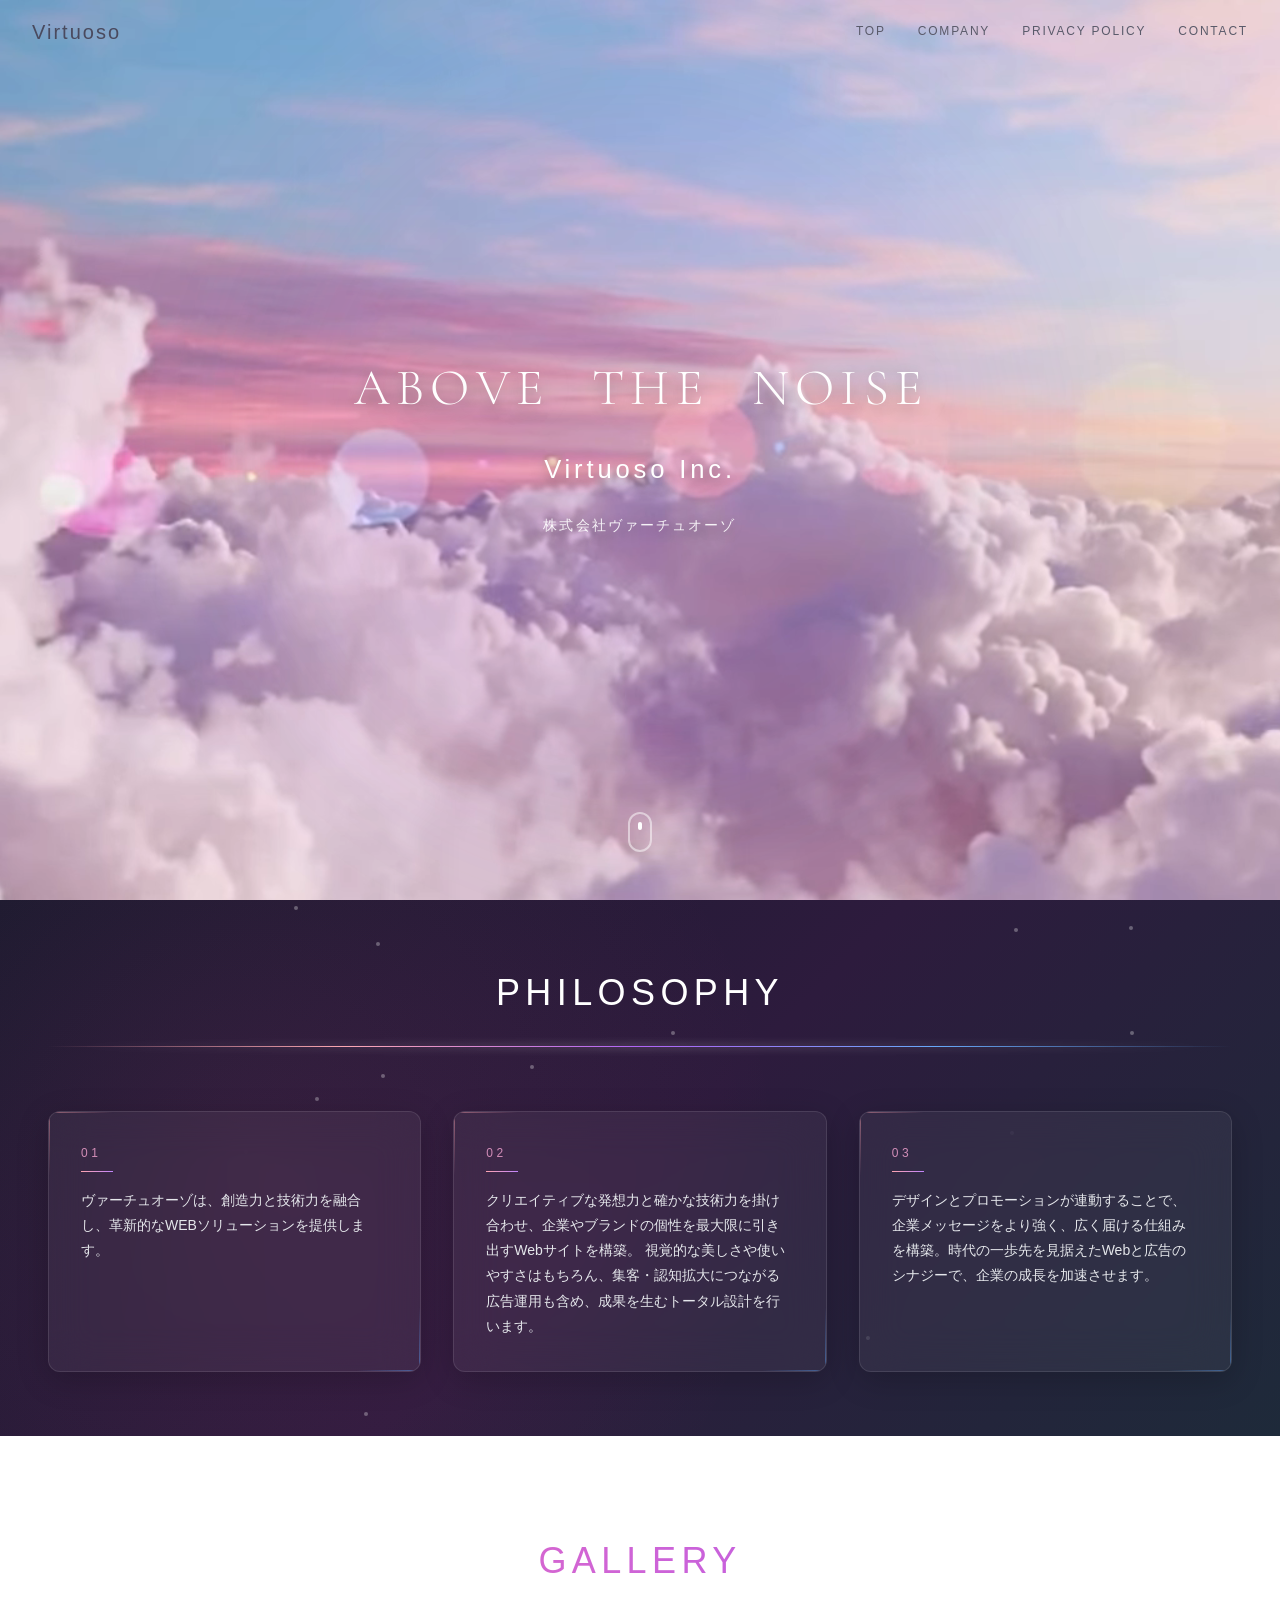
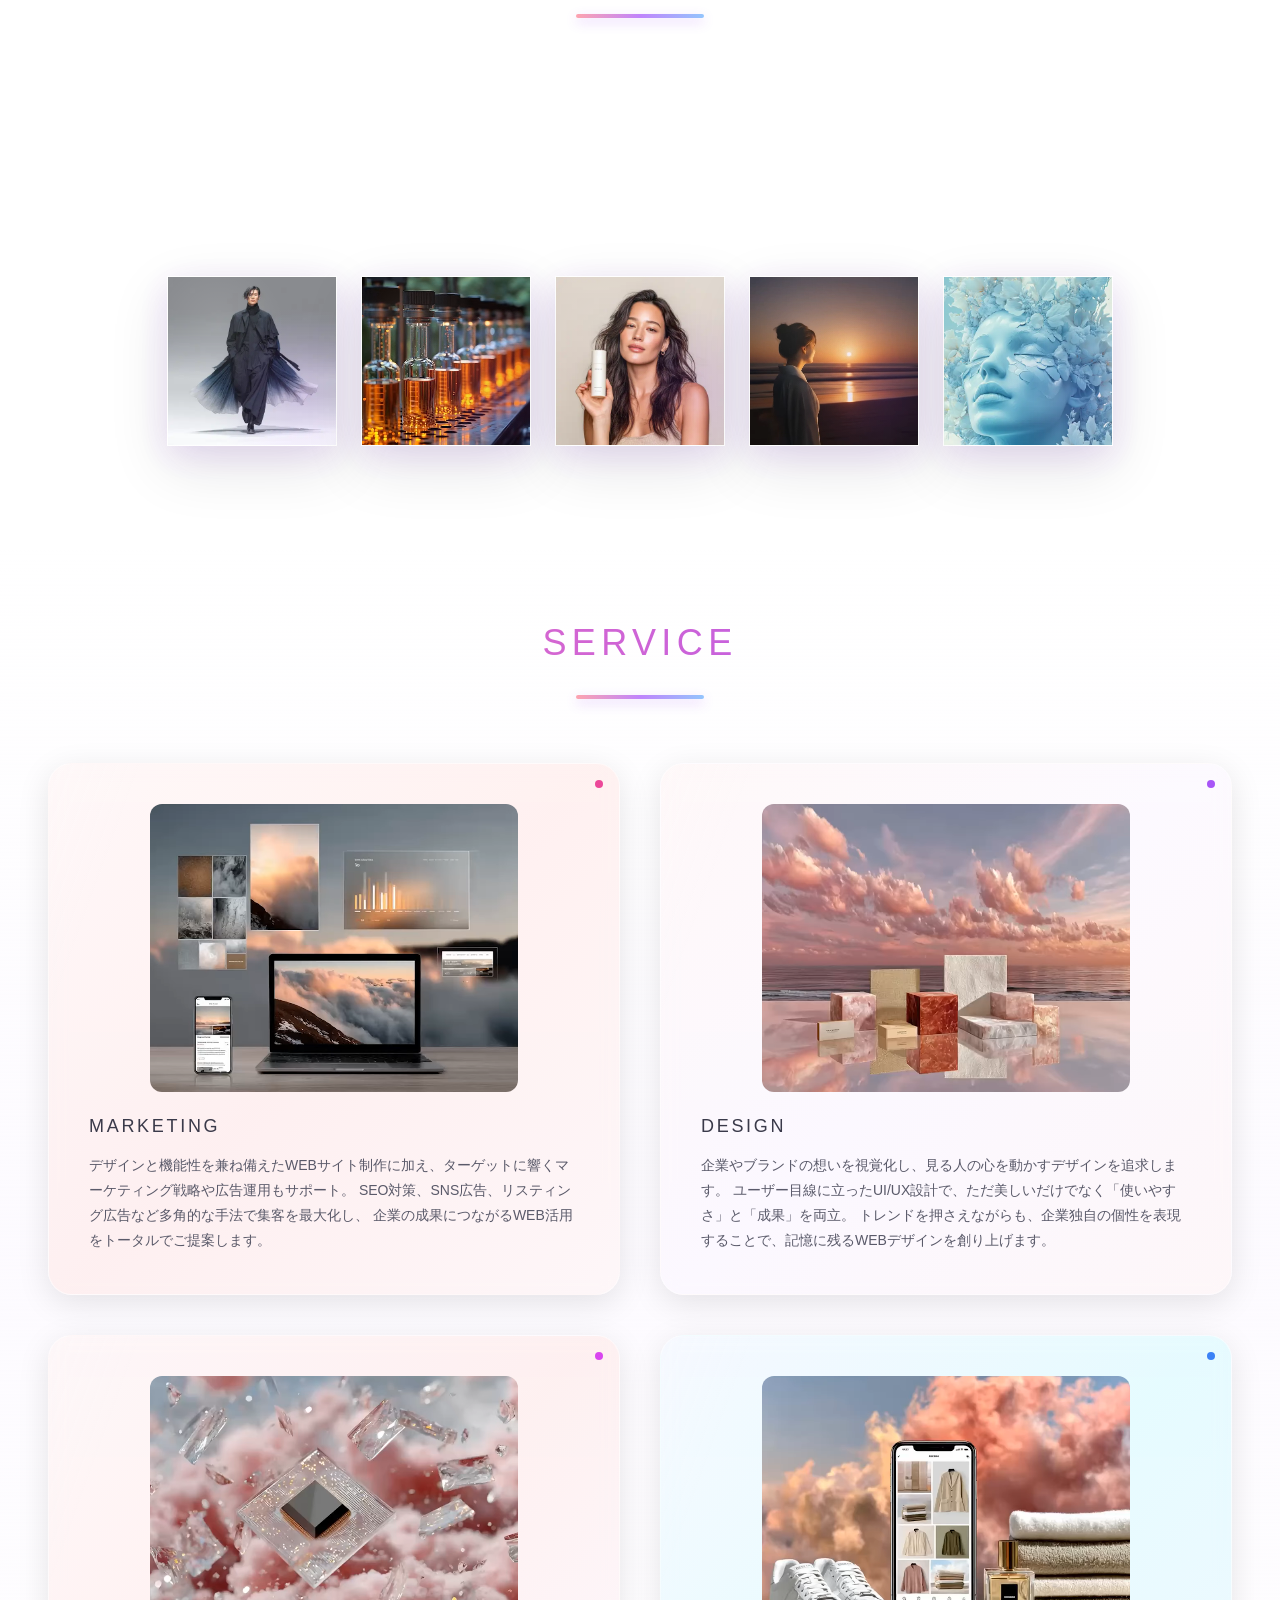
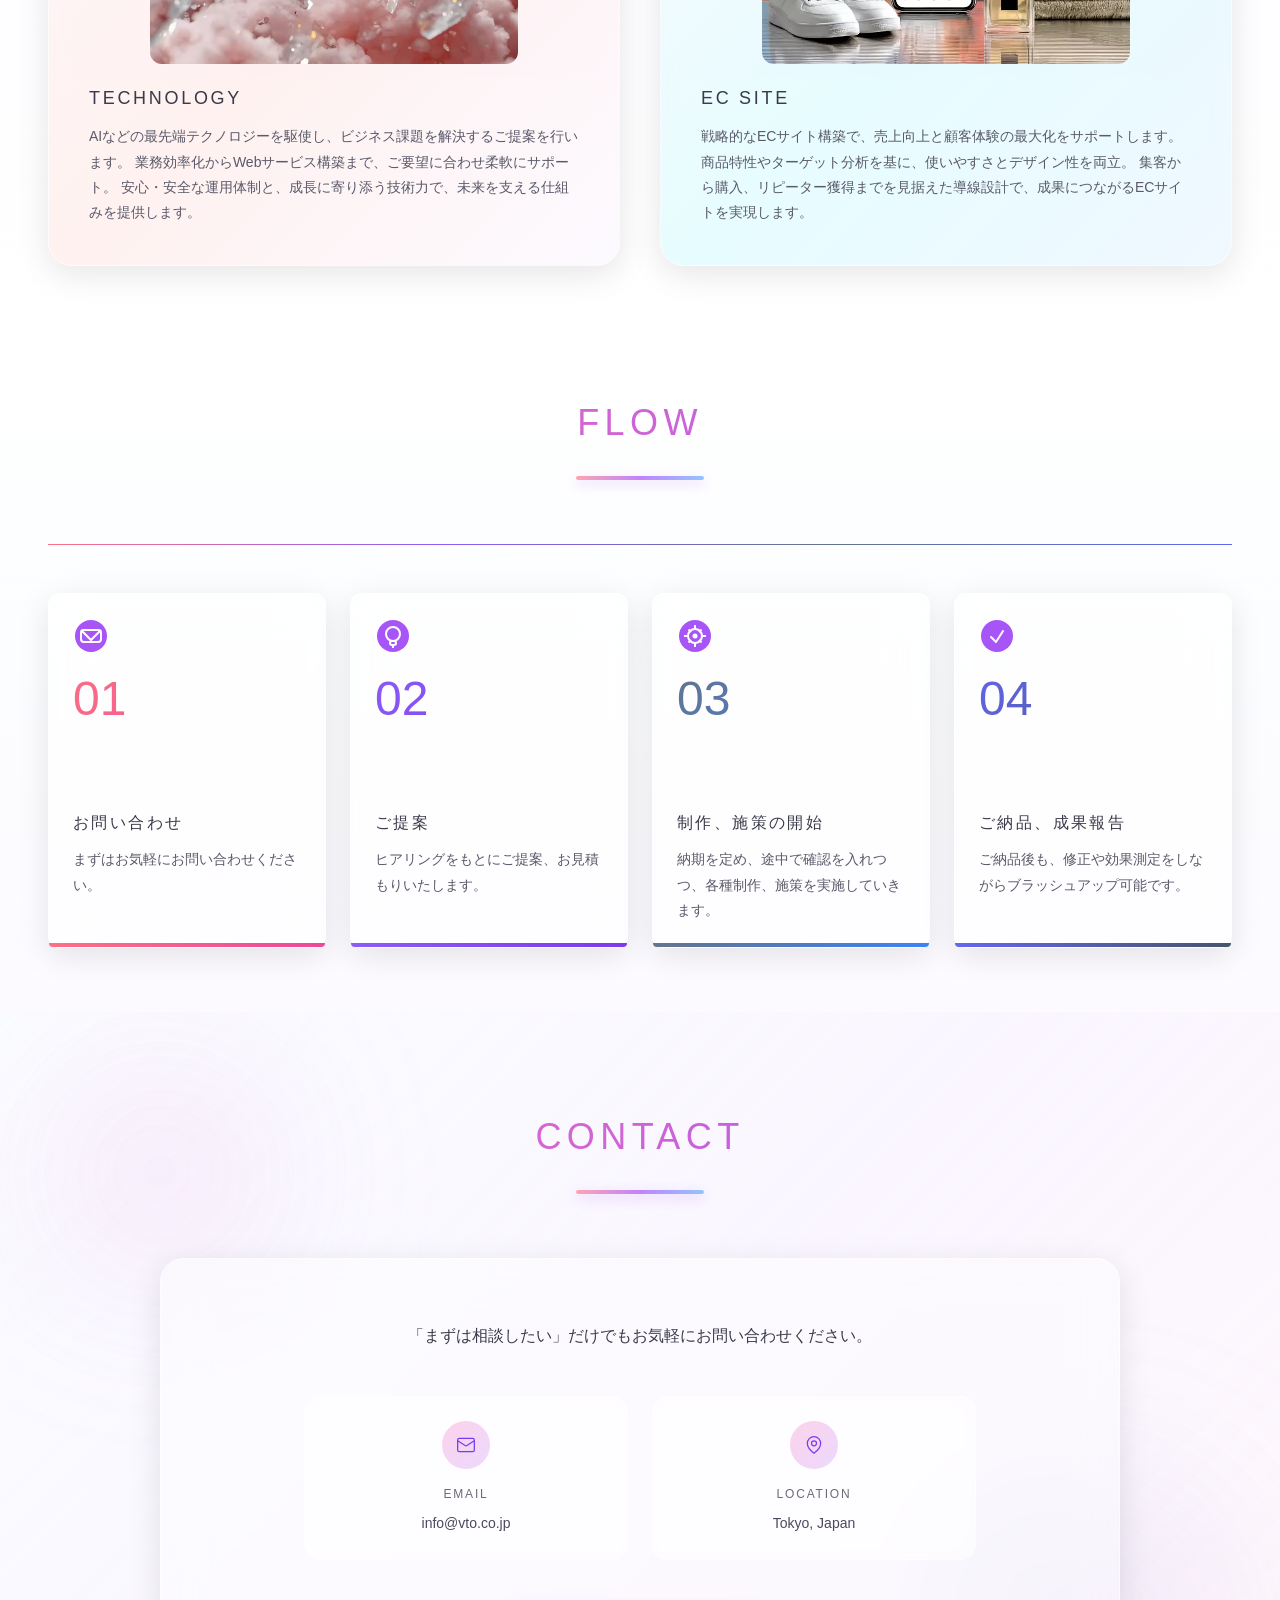
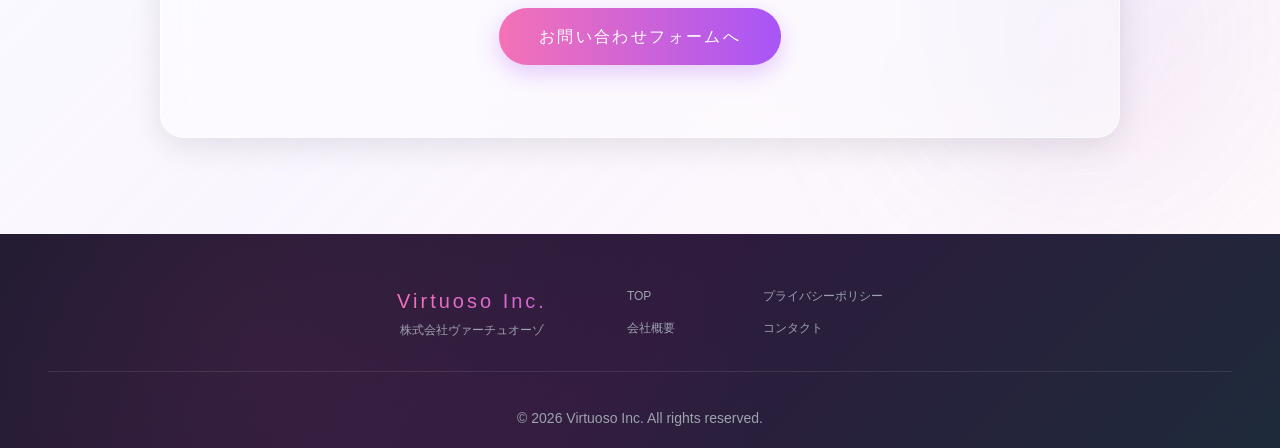
==== index.html @ 387d2ec0 "Initial site version with WebM videos" ====
<!DOCTYPE html>
<html lang="ja">
  <head>
    <meta charset="UTF-8" />
    <meta name="viewport" content="width=device-width, initial-scale=1.0" />
    <title>Virtuoso Inc. | 株式会社ヴァーチュオーゾ</title>
    <meta
      name="description"
      content="ヴァーチュオーゾは、創造力と技術力を融合し、革新的なWEBソリューションを提供します。"
    />
    <link rel="preconnect" href="https://fonts.googleapis.com" />
    <link rel="preconnect" href="https://fonts.gstatic.com" crossorigin />
    <link
      href="https://fonts.googleapis.com/css2?family=Cormorant+Garamond:wght@300;400;500;600;700&display=swap"
      rel="stylesheet"
    />
    <link rel="stylesheet" href="css/style.css" />
  </head>
  <body>
    <div class="loader" id="loader">
      <div class="loader-inner">
        <div class="loader-accent loader-accent-1"></div>
        <div class="loader-accent loader-accent-2"></div>
        <div class="loader-logo">Virtuoso</div>
        <div class="loader-jp">株式会社ヴァーチュオーゾ</div>
        <div class="loader-ring"></div>
        <div class="loader-bar">
          <span class="loader-bar-fill"></span>
          <span class="loader-bar-light"></span>
        </div>
        <p class="loader-text">Loading</p>
        <p class="loader-sub">Crafting your experience...</p>
      </div>
    </div>

    <!-- Navigation -->
    <nav class="nav" id="nav">
      <div class="nav-container">
        <div class="nav-logo">
          <a href="/">Virtuoso</a>
        </div>
        <div class="nav-links">
          <a href="/" class="nav-link active">TOP</a>
          <a href="about.html" class="nav-link">COMPANY</a>
          <a href="privacy.html" class="nav-link">PRIVACY POLICY</a>
          <a href="contact.html" class="nav-link">CONTACT</a>
        </div>
      </div>
    </nav>

    <!-- Hero Section -->
    <section class="hero" id="hero">
      <video class="hero-img" autoplay loop muted playsinline>
        <source src="assets/videos/hero_1.webm" type="video/webm" />
        <source src="assets/videos/hero_1.mp4" type="video/mp4" />
      </video>
      <div class="hero-overlay"></div>
      <div class="hero-overlay-animated"></div>
      <div class="hero-content">
        <div class="hero-glow"></div>
        <h1 class="hero-title">
          <span class="hero-title-animated">
            <span>A</span><span>B</span><span>O</span><span>V</span
            ><span>E</span>
            <span class="space"></span>
            <span>T</span><span>H</span><span>E</span>
            <span class="space"></span>
            <span>N</span><span>O</span><span>I</span><span>S</span
            ><span>E</span>
          </span>
        </h1>
        <p class="hero-subtitle fade-in delay-1">Virtuoso Inc.</p>
        <p class="hero-subtitle-jp fade-in delay-2">株式会社ヴァーチュオーゾ</p>
        <div class="scroll-indicator fade-in delay-3">
          <div class="scroll-icon">
            <div class="scroll-dot"></div>
          </div>
        </div>
      </div>
    </section>

    <!-- Philosophy Section -->
    <section class="philosophy" id="philosophy">
      <div class="philosophy-bg"></div>
      <div class="philosophy-overlay"></div>
      <div class="philosophy-grid"></div>
      <div class="philosophy-particles" id="philosophyParticles"></div>

      <div class="container">
        <div class="section-header fade-up">
          <h2 class="section-title white">PHILOSOPHY</h2>
          <div class="section-underline">
            <div class="underline-gradient"></div>
            <div class="underline-shine"></div>
          </div>
        </div>

        <div class="philosophy-grid-items">
          <div class="philosophy-card fade-up delay-1">
            <div class="philosophy-border"></div>
            <div class="philosophy-corners">
              <div class="corner corner-tl"></div>
              <div class="corner corner-br"></div>
            </div>
            <div class="philosophy-number">01</div>
            <div class="philosophy-divider"></div>
            <p class="philosophy-text">
              ヴァーチュオーゾは、創造力と技術力を融合し、革新的なWEBソリューションを提供します。
            </p>
            <div class="philosophy-shine"></div>
          </div>

          <div class="philosophy-card fade-up delay-2">
            <div class="philosophy-border"></div>
            <div class="philosophy-corners">
              <div class="corner corner-tl"></div>
              <div class="corner corner-br"></div>
            </div>
            <div class="philosophy-number">02</div>
            <div class="philosophy-divider"></div>
            <p class="philosophy-text">
              クリエイティブな発想力と確かな技術力を掛け合わせ、企業やブランドの個性を最大限に引き出すWebサイトを構築。
              視覚的な美しさや使いやすさはもちろん、集客・認知拡大につながる広告運用も含め、成果を生むトータル設計を行います。
            </p>
            <div class="philosophy-shine"></div>
          </div>

          <div class="philosophy-card fade-up delay-3">
            <div class="philosophy-border"></div>
            <div class="philosophy-corners">
              <div class="corner corner-tl"></div>
              <div class="corner corner-br"></div>
            </div>
            <div class="philosophy-number">03</div>
            <div class="philosophy-divider"></div>
            <p class="philosophy-text">
              デザインとプロモーションが連動することで、企業メッセージをより強く、広く届ける仕組みを構築。時代の一歩先を見据えたWebと広告のシナジーで、企業の成長を加速させます。
            </p>
            <div class="philosophy-shine"></div>
          </div>
        </div>
      </div>
    </section>

    <!-- Gallery Section -->
    <section class="gallery" id="gallery">
      <div class="container">
        <div class="section-header fade-up">
          <h2 class="section-title gradient-text">GALLERY</h2>
          <div class="section-divider"></div>
        </div>
        <div class="gallery-rows">
          <div class="gallery-row row-1 fade-up delay-1">
            <div class="gallery-card">
              <img
                class="gallery-media"
                src="assets/images/gallery_1.webp"
                alt="Gallery visual 1"
                loading="lazy"
              />
            </div>
            <div class="gallery-card">
              <video class="gallery-video" autoplay loop muted playsinline>
                <source src="assets/videos/CMgirl_1.webm" type="video/webm" />
                <source src="assets/videos/CMgirl_1.mp4" type="video/mp4" />
              </video>
            </div>
            <div class="gallery-card">
              <img
                class="gallery-media"
                src="assets/images/gallery_2.webp"
                alt="Gallery visual 2"
                loading="lazy"
              />
            </div>
            <div class="gallery-card">
              <video
                class="gallery-video"
                data-crop="tight"
                autoplay
                loop
                muted
                playsinline
              >
                <source src="assets/videos/drop_1.webm" type="video/webm" />
                <source src="assets/videos/drop_1.mp4" type="video/mp4" />
              </video>
            </div>
            <div class="gallery-card">
              <video class="gallery-video" autoplay loop muted playsinline>
                <source src="assets/videos/CMman_1.webm" type="video/webm" />
                <source src="assets/videos/CMman_1.mp4" type="video/mp4" />
              </video>
            </div>
          </div>

          <div class="gallery-row row-2 fade-up delay-1">
            <div class="gallery-card">
              <img
                class="gallery-media"
                src="assets/images/gallery_4.webp"
                alt="Gallery visual 4"
                loading="lazy"
              />
            </div>
            <div class="gallery-card">
              <video
                class="gallery-video"
                data-crop="tight-medium"
                autoplay
                loop
                muted
                playsinline
              >
                <source src="assets/videos/cells_1.webm" type="video/webm" />
                <source src="assets/videos/cells_1.mp4" type="video/mp4" />
              </video>
            </div>
            <div class="gallery-card">
              <img
                class="gallery-media"
                src="assets/images/gallery_5.webp"
                alt="Gallery visual 5"
                loading="lazy"
              />
            </div>
            <div class="gallery-card">
              <video class="gallery-video" autoplay loop muted playsinline>
                <source src="assets/videos/beach_1.webm" type="video/webm" />
                <source src="assets/videos/beach_1.mp4" type="video/mp4" />
              </video>
            </div>
            <div class="gallery-card">
              <img
                class="gallery-media"
                src="assets/images/gallery_7.webp"
                alt="Gallery visual 7"
                loading="lazy"
              />
            </div>
          </div>
        </div>
      </div>
    </section>
    <!-- Service Section -->
    <section class="service" id="service">
      <div class="service-bg"></div>

      <div class="container">
        <div class="section-header fade-up">
          <h2 class="section-title gradient-text">SERVICE</h2>
          <div class="section-divider"></div>
        </div>

        <div class="service-grid">
          <div class="service-card fade-up delay-1" data-color="pink">
            <div class="service-glow"></div>
            <div class="service-shine-on-load"></div>
            <div class="service-shine-on-hover"></div>
            <div class="service-image">
              <video class="service-media" autoplay loop muted playsinline>
                <source
                  src="assets/videos/marketing_1.webm"
                  type="video/webm"
                />
                <source src="assets/videos/marketing_1.mp4" type="video/mp4" />
              </video>
            </div>
            <h3 class="service-title">MARKETING</h3>
            <p class="service-description">
              デザインと機能性を兼ね備えたWEBサイト制作に加え、ターゲットに響くマーケティング戦略や広告運用もサポート。
              SEO対策、SNS広告、リスティング広告など多角的な手法で集客を最大化し、
              企業の成果につながるWEB活用をトータルでご提案します。
            </p>
            <div class="service-dot"></div>
          </div>

          <div class="service-card fade-up delay-2" data-color="purple">
            <div class="service-glow"></div>
            <div class="service-shine-on-load"></div>
            <div class="service-shine-on-hover"></div>
            <div class="service-image">
              <video class="service-media" autoplay loop muted playsinline>
                <source src="assets/videos/design_1.webm" type="video/webm" />
                <source src="assets/videos/design_1.mp4" type="video/mp4" />
              </video>
            </div>
            <h3 class="service-title">DESIGN</h3>
            <p class="service-description">
              企業やブランドの想いを視覚化し、見る人の心を動かすデザインを追求します。
              ユーザー目線に立ったUI/UX設計で、ただ美しいだけでなく「使いやすさ」と「成果」を両立。
              トレンドを押さえながらも、企業独自の個性を表現することで、記憶に残るWEBデザインを創り上げます。
            </p>
            <div class="service-dot"></div>
          </div>

          <div class="service-card fade-up delay-3" data-color="fuchsia">
            <div class="service-glow"></div>
            <div class="service-shine-on-load"></div>
            <div class="service-shine-on-hover"></div>
            <div class="service-image">
              <video class="service-media" autoplay loop muted playsinline>
                <source
                  src="assets/videos/technology_1.webm"
                  type="video/webm"
                />
                <source src="assets/videos/technology_1.mp4" type="video/mp4" />
              </video>
            </div>
            <h3 class="service-title">TECHNOLOGY</h3>
            <p class="service-description">
              AIなどの最先端テクノロジーを駆使し、ビジネス課題を解決するご提案を行います。
              業務効率化からWebサービス構築まで、ご要望に合わせ柔軟にサポート。
              安心・安全な運用体制と、成長に寄り添う技術力で、未来を支える仕組みを提供します。
            </p>
            <div class="service-dot"></div>
          </div>

          <div class="service-card fade-up delay-4" data-color="blue">
            <div class="service-glow"></div>
            <div class="service-shine-on-load"></div>
            <div class="service-shine-on-hover"></div>
            <div class="service-image">
              <video class="service-media" autoplay loop muted playsinline>
                <source src="assets/videos/ecsite_1.webm" type="video/webm" />
                <source src="assets/videos/ecsite_1.mp4" type="video/mp4" />
              </video>
            </div>
            <h3 class="service-title">EC SITE</h3>
            <p class="service-description">
              戦略的なECサイト構築で、売上向上と顧客体験の最大化をサポートします。
              商品特性やターゲット分析を基に、使いやすさとデザイン性を両立。
              集客から購入、リピーター獲得までを見据えた導線設計で、成果につながるECサイトを実現します。
            </p>
            <div class="service-dot"></div>
          </div>
        </div>
      </div>
    </section>

    <!-- Flow Section -->
    <section class="flow" id="flow">
      <div class="flow-bg"></div>

      <div class="container">
        <div class="section-header fade-up">
          <h2 class="section-title gradient-text">FLOW</h2>
          <div class="section-divider"></div>
        </div>

        <div class="flow-line"></div>

        <div class="flow-grid">
          <div class="flow-card fade-up delay-1" data-gradient="rose">
            <div class="flow-icon-deco">
              <!-- お問い合わせ: メールアイコン（統一テイスト） -->
              <svg
                width="36"
                height="36"
                viewBox="0 0 36 36"
                fill="none"
                xmlns="http://www.w3.org/2000/svg"
              >
                <circle cx="18" cy="18" r="16" fill="#a855f7" />
                <rect
                  x="8"
                  y="12"
                  width="20"
                  height="12"
                  rx="3"
                  fill="none"
                  stroke="#fff"
                  stroke-width="2"
                />
                <polyline
                  points="8,12 18,22 28,12"
                  fill="none"
                  stroke="#fff"
                  stroke-width="2"
                />
              </svg>
            </div>
            <div class="flow-overlay"></div>
            <div class="flow-particles-container">
              <div class="flow-particle"></div>
              <div class="flow-particle"></div>
              <div class="flow-particle"></div>
            </div>
            <div class="flow-number">01</div>
            <div class="flow-icon">
              <svg
                xmlns="http://www.w3.org/2000/svg"
                width="32"
                height="32"
                viewBox="0 0 24 24"
                fill="none"
                stroke="currentColor"
                stroke-width="1.5"
                stroke-linecap="round"
                stroke-linejoin="round"
              >
                <path
                  d="M21 15a2 2 0 0 1-2 2H7l-4 4V5a2 2 0 0 1 2-2h14a2 2 0 0 1 2 2z"
                ></path>
              </svg>
            </div>
            <h3 class="flow-title">お問い合わせ</h3>
            <p class="flow-description">まずはお気軽にお問い合わせください。</p>
            <div class="flow-bottom-line"></div>
            <div class="flow-shine"></div>
          </div>

          <div class="flow-card fade-up delay-2" data-gradient="violet">
            <div class="flow-icon-deco">
              <!-- ご提案: 電球アイコン（統一テイスト） -->
              <svg
                width="36"
                height="36"
                viewBox="0 0 36 36"
                fill="none"
                xmlns="http://www.w3.org/2000/svg"
              >
                <circle cx="18" cy="18" r="16" fill="#a855f7" />
                <ellipse
                  cx="18"
                  cy="16"
                  rx="7"
                  ry="7"
                  fill="none"
                  stroke="#fff"
                  stroke-width="2"
                />
                <rect
                  x="15"
                  y="23"
                  width="6"
                  height="4"
                  rx="2"
                  fill="none"
                  stroke="#fff"
                  stroke-width="2"
                />
                <line
                  x1="18"
                  y1="27"
                  x2="18"
                  y2="30"
                  stroke="#fff"
                  stroke-width="2"
                />
              </svg>
            </div>
            <div class="flow-overlay"></div>
            <div class="flow-particles-container">
              <div class="flow-particle"></div>
              <div class="flow-particle"></div>
              <div class="flow-particle"></div>
            </div>
            <div class="flow-number">02</div>
            <div class="flow-icon">
              <svg
                xmlns="http://www.w3.org/2000/svg"
                width="32"
                height="32"
                viewBox="0 0 24 24"
                fill="none"
                stroke="currentColor"
                stroke-width="1.5"
                stroke-linecap="round"
                stroke-linejoin="round"
              >
                <path
                  d="M15 14c.2-1 .7-1.7 1.5-2.5 1-.9 1.5-2.2 1.5-3.5A6 6 0 0 0 6 8c0 1 .2 2.2 1.5 3.5.7.7 1.3 1.5 1.5 2.5"
                ></path>
                <path d="M9 18h6"></path>
                <path d="M10 22h4"></path>
              </svg>
            </div>
            <h3 class="flow-title">ご提案</h3>
            <p class="flow-description">
              ヒアリングをもとにご提案、お見積もりいたします。
            </p>
            <div class="flow-bottom-line"></div>
            <div class="flow-shine"></div>
          </div>

          <div class="flow-card fade-up delay-3" data-gradient="slate">
            <div class="flow-icon-deco">
              <!-- 制作、施策の開始: ギアアイコン（統一テイスト） -->
              <svg
                width="36"
                height="36"
                viewBox="0 0 36 36"
                fill="none"
                xmlns="http://www.w3.org/2000/svg"
              >
                <circle cx="18" cy="18" r="16" fill="#a855f7" />
                <circle
                  cx="18"
                  cy="18"
                  r="7"
                  fill="none"
                  stroke="#fff"
                  stroke-width="2"
                />
                <circle cx="18" cy="18" r="2.5" fill="#fff" />
                <g stroke="#fff" stroke-width="2">
                  <line x1="18" y1="7" x2="18" y2="11" />
                  <line x1="18" y1="25" x2="18" y2="29" />
                  <line x1="7" y1="18" x2="11" y2="18" />
                  <line x1="25" y1="18" x2="29" y2="18" />
                  <line x1="11.5" y1="11.5" x2="14" y2="14" />
                  <line x1="22" y1="22" x2="24.5" y2="24.5" />
                  <line x1="11.5" y1="24.5" x2="14" y2="22" />
                  <line x1="22" y1="14" x2="24.5" y2="11.5" />
                </g>
              </svg>
            </div>
            <div class="flow-overlay"></div>
            <div class="flow-particles-container">
              <div class="flow-particle"></div>
              <div class="flow-particle"></div>
              <div class="flow-particle"></div>
            </div>
            <div class="flow-number">03</div>
            <div class="flow-icon">
              <svg
                xmlns="http://www.w3.org/2000/svg"
                width="32"
                height="32"
                viewBox="0 0 24 24"
                fill="none"
                stroke="currentColor"
                stroke-width="1.5"
                stroke-linecap="round"
                stroke-linejoin="round"
              >
                <circle cx="12" cy="12" r="3"></circle>
                <path
                  d="M12 1v6M12 17v6M4.22 4.22l4.24 4.25M15.54 15.54l4.24 4.25M1 12h6M17 12h6M4.22 19.78l4.24-4.25M15.54 8.46l4.24-4.25"
                ></path>
              </svg>
            </div>
            <h3 class="flow-title">制作、施策の開始</h3>
            <p class="flow-description">
              納期を定め、途中で確認を入れつつ、各種制作、施策を実施していきます。
            </p>
            <div class="flow-bottom-line"></div>
            <div class="flow-shine"></div>
          </div>

          <div class="flow-card fade-up delay-4" data-gradient="indigo">
            <div class="flow-icon-deco">
              <!-- ご納品、成果報告: チェックマークアイコン（統一テイスト） -->
              <svg
                width="36"
                height="36"
                viewBox="0 0 36 36"
                fill="none"
                xmlns="http://www.w3.org/2000/svg"
              >
                <circle cx="18" cy="18" r="16" fill="#a855f7" />
                <polyline
                  points="12,19 17,24 24,13"
                  fill="none"
                  stroke="#fff"
                  stroke-width="2"
                  stroke-linecap="round"
                  stroke-linejoin="round"
                />
              </svg>
            </div>
            <div class="flow-overlay"></div>
            <div class="flow-particles-container">
              <div class="flow-particle"></div>
              <div class="flow-particle"></div>
              <div class="flow-particle"></div>
            </div>
            <div class="flow-number">04</div>
            <div class="flow-icon">
              <svg
                xmlns="http://www.w3.org/2000/svg"
                width="32"
                height="32"
                viewBox="0 0 24 24"
                fill="none"
                stroke="currentColor"
                stroke-width="1.5"
                stroke-linecap="round"
                stroke-linejoin="round"
              >
                <circle cx="12" cy="12" r="10"></circle>
                <path d="m9 12 2 2 4-4"></path>
              </svg>
            </div>
            <h3 class="flow-title">ご納品、成果報告</h3>
            <p class="flow-description">
              ご納品後も、修正や効果測定をしながらブラッシュアップ可能です。
            </p>
            <div class="flow-bottom-line"></div>
            <div class="flow-shine"></div>
          </div>
        </div>
      </div>
    </section>

    <!-- Contact Section -->
    <section class="contact-section" id="contact">
      <div class="contact-bg-image"></div>
      <div class="contact-bg"></div>
      <div class="contact-orb contact-orb-1"></div>
      <div class="contact-orb contact-orb-2"></div>

      <div class="container-small">
        <div class="section-header fade-up">
          <h2 class="section-title gradient-text">CONTACT</h2>
          <div class="section-divider"></div>
        </div>

        <div class="contact-container fade-up delay-1">
          <p class="contact-intro">
            「まずは相談したい」だけでもお気軽にお問い合わせください。
          </p>

          <div class="contact-info-grid">
            <div class="contact-info-card fade-up delay-2">
              <div class="contact-info-icon">
                <svg
                  xmlns="http://www.w3.org/2000/svg"
                  width="20"
                  height="20"
                  viewBox="0 0 24 24"
                  fill="none"
                  stroke="currentColor"
                  stroke-width="1.5"
                  stroke-linecap="round"
                  stroke-linejoin="round"
                >
                  <rect width="20" height="16" x="2" y="4" rx="2"></rect>
                  <path d="m22 7-8.97 5.7a1.94 1.94 0 0 1-2.06 0L2 7"></path>
                </svg>
              </div>
              <p class="contact-info-label">EMAIL</p>
              <p class="contact-info-value">info@vto.co.jp</p>
            </div>

            <div class="contact-info-card fade-up delay-3">
              <div class="contact-info-icon">
                <svg
                  xmlns="http://www.w3.org/2000/svg"
                  width="20"
                  height="20"
                  viewBox="0 0 24 24"
                  fill="none"
                  stroke="currentColor"
                  stroke-width="1.5"
                  stroke-linecap="round"
                  stroke-linejoin="round"
                >
                  <path
                    d="M20 10c0 6-8 12-8 12s-8-6-8-12a8 8 0 0 1 16 0Z"
                  ></path>
                  <circle cx="12" cy="10" r="3"></circle>
                </svg>
              </div>
              <p class="contact-info-label">LOCATION</p>
              <p class="contact-info-value">Tokyo, Japan</p>
            </div>
          </div>

          <div class="contact-button-container fade-up delay-4">
            <a href="contact.html" class="contact-button">
              <div class="contact-button-bg"></div>
              <div class="contact-button-shine"></div>
              <div class="contact-button-glow"></div>
              <span>お問い合わせフォームへ</span>
            </a>
          </div>
        </div>
      </div>
    </section>

    <!-- Footer -->
    <footer class="footer">
      <div class="footer-bg"></div>
      <div class="footer-overlay"></div>
      <div class="footer-grid"></div>

      <div class="container">
        <div class="footer-content fade-up">
          <div class="footer-company">
            <h3 class="footer-title">Virtuoso Inc.</h3>
            <p class="footer-subtitle">株式会社ヴァーチュオーゾ</p>
          </div>

          <div class="footer-links">
            <nav class="footer-nav">
              <a href="/" class="footer-link">TOP</a>
              <a href="about.html" class="footer-link">会社概要</a>
            </nav>
            <nav class="footer-nav">
              <a href="privacy.html" class="footer-link"
                >プライバシーポリシー</a
              >
              <a href="contact.html" class="footer-link">コンタクト</a>
            </nav>
          </div>
        </div>

        <div class="footer-copyright fade-up delay-1">
          <p>
            &copy; <span id="year"></span> Virtuoso Inc. All rights reserved.
          </p>
        </div>
      </div>
    </footer>

    <script src="js/script.js"></script>
  </body>
</html>
---- css/style.css ----
/* ===== Gallery Section ===== */
.gallery {
  padding: 6rem 0 4rem;
  scroll-margin-top: 90px;
}

.gallery-rows {
  display: flex;
  flex-direction: column;
  gap: 1.5rem;
  margin-top: 2.5rem;
  margin-bottom: 2.5rem;
}

.gallery-row {
  display: grid;
  justify-content: center;
  align-items: stretch;
  gap: 1.5rem;
}

.gallery-row.row-1 {
  grid-template-columns: repeat(5, minmax(130px, 170px));
}

.gallery-row.row-2 {
  grid-template-columns: repeat(5, minmax(130px, 170px));
}

.gallery-row.row-3 {
  grid-template-columns: repeat(5, minmax(130px, 170px));
}

.gallery-card {
  display: flex;
  align-items: center;
  justify-content: center;
  width: 100%;
  max-width: 170px;
  min-width: 130px;
  aspect-ratio: 1 / 1;
  overflow: hidden;
  position: relative;
  isolation: isolate;
  opacity: 0;
  transform: translateY(26px) scale(0.96);
  filter: blur(6px) saturate(0.9);
  transition: transform 1.4s cubic-bezier(0.16, 1, 0.3, 1), opacity 1s ease,
    filter 1s ease, box-shadow 1.4s ease, background 1s ease;
  box-shadow: 0 10px 40px rgba(0, 0, 0, 0.08);
  --gallery-delay: 0ms;
  transition-delay: var(--gallery-delay);
  background: linear-gradient(
    135deg,
    rgba(255, 255, 255, 0.08),
    rgba(255, 255, 255, 0.02)
  );
  border: 1px solid rgba(255, 255, 255, 0.05);
  backdrop-filter: blur(4px);
}

.gallery-card::after {
  content: "";
  position: absolute;
  inset: 0;
  background: radial-gradient(
      circle at 30% 30%,
      rgba(255, 255, 255, 0.12),
      transparent 40%
    ),
    radial-gradient(
      circle at 80% 70%,
      rgba(168, 85, 247, 0.16),
      transparent 50%
    );
  opacity: 0;
  transition: opacity 1.2s ease;
  pointer-events: none;
}

.gallery-card.in-view {
  opacity: 1;
  transform: translateY(0) scale(1);
  filter: none;
  box-shadow: 0 20px 60px rgba(24, 24, 35, 0.12),
    0 8px 30px rgba(168, 85, 247, 0.15);
}

.gallery-card.in-view::after {
  opacity: 1;
}

.gallery-media,
.gallery-video {
  width: 100%;
  height: 100%;
  object-fit: cover;
  border-radius: 0;
  background: #000;
  display: block;
  transition: transform 0.35s ease, filter 0.35s ease;
}

/* Slight crop for portrait clips to avoid pillarboxing */
.gallery-video[data-crop="tight"] {
  object-position: center;
  transform: scale(1.80);
}

.gallery-video[data-crop="tight-medium"] {
  object-position: center;
  transform: scale(1.40);
}

/* Allow specific clips to show more of the frame without cropping heavily */
.gallery-video.gallery-video-wide {
  width: 100%;
  height: 100%;
  padding: 6%;
  box-sizing: border-box;
  object-fit: contain;
  transform: none;
  background: transparent;
}

.gallery-card:hover .gallery-video-wide {
  transform: scale(1.02);
}

.gallery-card:hover .gallery-media,
.gallery-card:hover .gallery-video {
  transform: scale(1.04);
  filter: brightness(1.05);
}

/* Boost hover feedback specifically for videos so the effect is obvious on all clips */
.gallery-card:hover .gallery-video {
  transform: scale(1.06);
  filter: brightness(1.08) saturate(1.05);
}

.gallery-card:hover .gallery-video[data-crop="tight"] {
  transform: scale(1.88);
}

.gallery-card:hover .gallery-video[data-crop="tight-medium"] {
  transform: scale(1.48);
}

@media (max-width: 1100px) {
  .gallery-row {
    gap: 1.2rem;
  }
  .gallery-row.row-1 {
    grid-template-columns: repeat(3, minmax(120px, 150px));
  }
  .gallery-row.row-2 {
    grid-template-columns: repeat(3, minmax(120px, 150px));
  }
  .gallery-row.row-3 {
    grid-template-columns: repeat(2, minmax(120px, 150px));
  }
}

@media (max-width: 800px) {
  .gallery {
    padding: 4rem 0 3rem;
  }
  .gallery .section-header {
    margin-bottom: 2.5rem;
  }
  .gallery-rows {
    display: grid;
    grid-template-columns: repeat(2, minmax(0, 1fr));
    gap: 1rem;
  }
  .gallery-row {
    display: contents;
  }
  .gallery-card {
    width: 100%;
    max-width: 220px;
    min-width: 0;
    aspect-ratio: 1 / 1;
  }
  .gallery-media,
  .gallery-video {
    height: 100%;
  }
}
/* Reset and Base Styles */
* {
  margin: 0;
  padding: 0;
  box-sizing: border-box;
}

html {
  scroll-behavior: smooth;
}

body {
  font-family: -apple-system, BlinkMacSystemFont, "Segoe UI", Roboto,
    "Helvetica Neue", Arial, "Noto Sans", sans-serif;
  font-weight: 300;
  color: #3a3a4a;
  line-height: 1.6;
  overflow-x: hidden;
  background: #ffffff;
}

.loader {
  position: fixed;
  inset: 0;
  display: grid;
  place-items: center;
  background: radial-gradient(circle at 18% 20%, rgba(253, 224, 252, 0.5), transparent 45%),
    radial-gradient(circle at 78% 25%, rgba(221, 214, 254, 0.55), transparent 42%),
    linear-gradient(145deg, #05060d 0%, #0b1021 38%, #0f172a 100%);
  overflow: hidden;
  z-index: 1200;
  transition: opacity 0.6s ease;
}

.loader::before {
  content: "";
  position: absolute;
  inset: 0;
  background: linear-gradient(120deg, rgba(255, 255, 255, 0.04) 0%, rgba(255, 255, 255, 0) 30%, rgba(255, 255, 255, 0.08) 60%, rgba(255, 255, 255, 0) 100%);
  mix-blend-mode: screen;
  animation: loaderSweep 7s ease-in-out infinite;
  pointer-events: none;
}

.loader.hide {
  opacity: 0;
  pointer-events: none;
}

.loader-inner {
  position: relative;
  display: grid;
  place-items: center;
  gap: 0.75rem;
  padding: 2.25rem 2.6rem;
  border-radius: 20px;
  background: rgba(255, 255, 255, 0.06);
  border: 1px solid rgba(255, 255, 255, 0.12);
  box-shadow: 0 25px 90px rgba(0, 0, 0, 0.4);
  backdrop-filter: blur(14px);
  overflow: hidden;
}

.loader-inner::after {
  content: "";
  position: absolute;
  inset: -40% -60%;
  background: radial-gradient(circle, rgba(168, 85, 247, 0.18) 0%, transparent 50%),
    radial-gradient(circle, rgba(59, 130, 246, 0.18) 0%, transparent 45%);
  filter: blur(18px);
  animation: loaderDrift 10s ease-in-out infinite alternate;
  pointer-events: none;
}

.loader-accent {
  position: absolute;
  width: 180px;
  height: 180px;
  border-radius: 20px;
  border: 1px solid rgba(255, 255, 255, 0.08);
  background: linear-gradient(135deg, rgba(255, 255, 255, 0.06), rgba(255, 255, 255, 0));
  filter: blur(1px);
  opacity: 0.6;
  mix-blend-mode: screen;
}

.loader-accent-1 {
  top: -24px;
  left: -44px;
  transform: rotate(18deg);
}

.loader-accent-2 {
  bottom: -28px;
  right: -52px;
  transform: rotate(-14deg);
}

.loader-logo {
  font-size: 1rem;
  letter-spacing: 0.3em;
  text-transform: uppercase;
  color: #e2e8f0;
}

.loader-jp {
  font-size: 0.72rem;
  color: #cbd5e1;
  letter-spacing: 0.08em;
  opacity: 0.9;
}

.loader-ring {
  width: 68px;
  height: 68px;
  border-radius: 50%;
  border: 3px solid rgba(255, 255, 255, 0.18);
  border-top-color: #a855f7;
  border-right-color: #60a5fa;
  box-shadow: 0 0 0 6px rgba(255, 255, 255, 0.03);
  animation: spin 1s linear infinite, pulseGlow 2.4s ease-in-out infinite;
}

.loader-bar {
  position: relative;
  width: 200px;
  height: 6px;
  border-radius: 999px;
  background: rgba(255, 255, 255, 0.12);
  overflow: hidden;
}

.loader-bar-fill {
  position: absolute;
  inset: 0;
  background: linear-gradient(90deg, #f472b6, #a855f7, #60a5fa);
  animation: barSlide 1.8s ease-in-out infinite;
}

.loader-bar-light {
  position: absolute;
  inset: -60% -30%;
  background: radial-gradient(circle, rgba(255, 255, 255, 0.26) 0%, transparent 60%);
  animation: loaderDrift 8s ease-in-out infinite;
}

.loader-text {
  font-size: 0.82rem;
  letter-spacing: 0.24em;
  text-transform: uppercase;
  color: #e5e7eb;
}

.loader-sub {
  font-size: 0.78rem;
  color: #cbd5e1;
  letter-spacing: 0.08em;
}

@keyframes spin {
  from {
    transform: rotate(0deg);
  }
  to {
    transform: rotate(360deg);
  }
}

@keyframes loaderSweep {
  0% {
    transform: translateX(-40%);
    opacity: 0.15;
  }
  50% {
    transform: translateX(10%);
    opacity: 0.3;
  }
  100% {
    transform: translateX(40%);
    opacity: 0.12;
  }
}

@keyframes loaderDrift {
  0% {
    transform: translate3d(-6%, -4%, 0);
  }
  100% {
    transform: translate3d(6%, 5%, 0);
  }
}

@keyframes barSlide {
  0% {
    transform: translateX(-110%);
  }
  50% {
    transform: translateX(-20%);
  }
  100% {
    transform: translateX(40%);
  }
}

@keyframes pulseGlow {
  0%,
  100% {
    box-shadow: 0 0 0 6px rgba(255, 255, 255, 0.03);
  }
  50% {
    box-shadow: 0 0 0 10px rgba(168, 85, 247, 0.12);
  }
}

.container {
  max-width: 1280px;
  margin: 0 auto;
  padding: 0 2rem;
}

.container-small {
  max-width: 1024px;
  margin: 0 auto;
  padding: 0 2rem;
}

/* Navigation */
.nav {
  position: fixed;
  top: 0;
  left: 0;
  right: 0;
  z-index: 1000;
  transition: all 0.3s ease;
  animation: slideDown 0.6s ease;
}

@keyframes slideDown {
  from {
    transform: translateY(-100%);
  }
  to {
    transform: translateY(0);
  }
}

.nav.scrolled {
  background: rgba(255, 255, 255, 0.8);
  backdrop-filter: blur(20px);
  box-shadow: 0 4px 20px rgba(168, 85, 247, 0.1);
  border-bottom: 1px solid rgba(168, 85, 247, 0.2);
}

.nav-container {
  max-width: 1280px;
  margin: 0 auto;
  padding: 1rem 2rem;
  display: flex;
  justify-content: space-between;
  align-items: center;
}

.nav-logo a {
  font-size: 1.25rem;
  font-weight: 300;
  letter-spacing: 0.1em;
  color: #4a4a5e;
  text-decoration: none;
  transition: transform 0.15s ease;
  display: inline-block;
}

.nav-logo a:hover {
  transform: scale(1.05);
}

.nav-links {
  display: flex;
  gap: 2rem;
}

.nav-link {
  font-size: 0.75rem;
  font-weight: 300;
  letter-spacing: 0.15em;
  color: #5a5a6a;
  text-decoration: none;
  position: relative;
  transition: color 0.15s ease;
  animation: fadeInDown 0.5s ease backwards;
}

.nav-link:nth-child(1) {
  animation-delay: 0s;
}
.nav-link:nth-child(2) {
  animation-delay: 0.1s;
}
.nav-link:nth-child(3) {
  animation-delay: 0.2s;
}
.nav-link:nth-child(4) {
  animation-delay: 0.3s;
}

@keyframes fadeInDown {
  from {
    opacity: 0;
    transform: translateY(-20px);
  }
  to {
    opacity: 1;
    transform: translateY(0);
  }
}

.nav-link::after {
  content: "";
  position: absolute;
  bottom: -4px;
  left: 0;
  width: 0;
  height: 2px;
  background: linear-gradient(90deg, #fda4af, #c084fc, #93c5fd);
  transition: width 0.3s ease;
}

.nav-link:hover,
.nav-link.active {
  color: #a855f7;
}

.nav-link:hover::after,
.nav-link.active::after {
  width: 100%;
}

/* Animated Background */
.animated-background {
  position: fixed;
  inset: 0;
  z-index: -10;
  overflow: hidden;
  pointer-events: none;
}

.gradient-orb {
  position: absolute;
  border-radius: 50%;
  filter: blur(80px);
  opacity: 0.2;
  animation: float 20s ease-in-out infinite;
}

.orb-1 {
  top: -25%;
  left: -12.5%;
  width: 800px;
  height: 800px;
  background: radial-gradient(
    circle,
    rgba(236, 72, 153, 0.3) 0%,
    transparent 70%
  );
  animation: float1 20s ease-in-out infinite;
}

.orb-2 {
  top: 25%;
  right: -12.5%;
  width: 600px;
  height: 600px;
  background: radial-gradient(
    circle,
    rgba(168, 85, 247, 0.3) 0%,
    transparent 70%
  );
  animation: float2 25s ease-in-out infinite;
}

.orb-3 {
  bottom: 25%;
  left: 33.33%;
  width: 700px;
  height: 700px;
  background: radial-gradient(
    circle,
    rgba(59, 130, 246, 0.3) 0%,
    transparent 70%
  );
  animation: float3 30s ease-in-out infinite;
}

@keyframes float1 {
  0%,
  100% {
    transform: translate(0, 0) scale(1);
  }
  50% {
    transform: translate(100px, -50px) scale(1.1);
  }
}

@keyframes float2 {
  0%,
  100% {
    transform: translate(0, 0) scale(1);
  }
  50% {
    transform: translate(-80px, 100px) scale(1.2);
  }
}

@keyframes float3 {
  0%,
  100% {
    transform: translate(0, 0) scale(1);
  }
  50% {
    transform: translate(-100px, -80px) scale(1.15);
  }
}

.particles {
  position: absolute;
  width: 100%;
  height: 100%;
}

.particle {
  position: absolute;
  width: 4px;
  height: 4px;
  background: linear-gradient(90deg, #fda4af, #c084fc);
  border-radius: 50%;
  animation: particleFloat 7s ease-in-out infinite;
}

@keyframes particleFloat {
  0%,
  100% {
    opacity: 0.2;
    transform: translateY(0);
  }
  50% {
    opacity: 0.5;
    transform: translateY(-30px);
  }
}

/* Hero Section */
.hero {
  position: relative;
  height: 100vh;
  min-height: 100vh;
  width: 100%;
  overflow: hidden;
  background: #000;
}

.hero-img {
  position: absolute;
  inset: 0;
  width: 100%;
  height: 100%;
  object-fit: cover;
  z-index: 0;
  display: block;
  pointer-events: none;
}

.hero-overlay {
  position: absolute;
  inset: 0;
  background: transparent;
  z-index: 0;
  pointer-events: none;
}

.hero-overlay-animated {
  position: absolute;
  inset: 0;
  background: transparent;
  z-index: 0;
  pointer-events: none;
}

@keyframes overlayPulse {
  0%,
  100% {
    opacity: 0.1;
  }
  50% {
    opacity: 0.2;
  }
}

.hero-content {
  position: absolute;
  inset: 0;
  display: flex;
  flex-direction: column;
  align-items: center;
  justify-content: center;
  color: white;
  text-align: center;
  padding: 2rem 1.5rem 3rem;
  max-width: 1100px;
  margin: 0 auto;
  z-index: 1;
  pointer-events: none;
}

.hero-glow {
  z-index: 0;
}

.hero-glow {
  position: absolute;
  width: 800px;
  height: 800px;
  border-radius: 50%;
  background: linear-gradient(
    135deg,
    rgba(236, 72, 153, 0.1),
    rgba(168, 85, 247, 0.1),
    rgba(59, 130, 246, 0.1)
  );
  filter: blur(80px);
  animation: glowPulse 6s ease-in-out infinite;
}

@keyframes glowPulse {
  0%,
  100% {
    transform: scale(1);
  }
  50% {
    transform: scale(1.02);
  }
}

.hero-title {
  font-family: "Cormorant Garamond", serif;
  font-size: clamp(2.2rem, 3vw + 1rem, 3.6rem);
  font-weight: 300;
  letter-spacing: 0.08em;
  margin-bottom: 1.2rem;
  position: relative;
  z-index: 10;
  text-shadow: 0 0 40px rgba(255, 255, 255, 0.3),
    0 0 80px rgba(236, 72, 153, 0.25), 0 6px 18px rgba(0, 0, 0, 0.45);
  animation: fadeInUp 1s ease 0.2s backwards;
}

@keyframes fadeInUp {
  from {
    opacity: 0;
    transform: translateY(30px);
  }
  to {
    opacity: 1;
    transform: translateY(0);
  }
}

.hero-title-animated {
  display: inline-block;
  animation: titleGlow 4s ease-in-out infinite;
}

@keyframes titleGlow {
  0%,
  100% {
    text-shadow: 0 0 40px rgba(255, 255, 255, 0.5),
      0 0 80px rgba(236, 72, 153, 0.5);
    transform: scale(1);
  }
  25% {
    text-shadow: 0 0 60px rgba(168, 85, 247, 0.6),
      0 0 100px rgba(168, 85, 247, 0.4);
    transform: scale(1.05);
  }
  50% {
    text-shadow: 0 0 50px rgba(59, 130, 246, 0.5),
      0 0 90px rgba(59, 130, 246, 0.4);
    transform: scale(1.02);
  }
}

.hero-title-animated span {
  display: inline-block;
  animation: letterFloat 3s ease-in-out infinite;
  margin: 0 0.02em;
}

.hero-title-animated span:nth-child(1) {
  animation-delay: 0s;
}
.hero-title-animated span:nth-child(2) {
  animation-delay: 0.1s;
}
.hero-title-animated span:nth-child(3) {
  animation-delay: 0.2s;
}
.hero-title-animated span:nth-child(4) {
  animation-delay: 0.3s;
}
.hero-title-animated span:nth-child(5) {
  animation-delay: 0.4s;
}
.hero-title-animated span:nth-child(6) {
  animation-delay: 0.5s;
}
.hero-title-animated span:nth-child(7) {
  animation-delay: 0.6s;
}
.hero-title-animated span:nth-child(8) {
  animation-delay: 0.7s;
}
.hero-title-animated span:nth-child(9) {
  animation-delay: 0.8s;
}
.hero-title-animated span:nth-child(10) {
  animation-delay: 0.9s;
}
.hero-title-animated span:nth-child(11) {
  animation-delay: 1s;
}
.hero-title-animated span:nth-child(12) {
  animation-delay: 1.1s;
}
.hero-title-animated span:nth-child(13) {
  animation-delay: 1.2s;
}
.hero-title-animated span:nth-child(14) {
  animation-delay: 1.3s;
}
.hero-title-animated span:nth-child(15) {
  animation-delay: 1.4s;
}

.hero-title-animated .space {
  width: 0.18em;
}

@keyframes letterFloat {
  0%,
  100% {
    transform: translateY(0);
  }
  50% {
    transform: translateY(-10px);
  }
}

.hero-subtitle,
.hero-subtitle-jp {
  font-weight: 300;
  letter-spacing: 0.15em;
  position: relative;
  z-index: 10;
  text-shadow: 0 4px 14px rgba(0, 0, 0, 0.5);
}

.hero-subtitle {
  font-size: clamp(1.2rem, 1vw + 0.8rem, 1.6rem);
  margin-bottom: 1.5rem;
}

.hero-subtitle-jp {
  font-size: 0.875rem;
  opacity: 0.9;
}

.fade-in {
  animation: fadeInUp 1s ease backwards;
}

.delay-1 {
  animation-delay: 0.5s;
}

.delay-2 {
  animation-delay: 0.8s;
}

.delay-3 {
  animation-delay: 1.5s;
}

.delay-4 {
  animation-delay: 0.9s;
}

.scroll-indicator {
  position: absolute;
  bottom: 3rem;
  left: 50%;
  transform: translateX(-50%);
}

.scroll-icon {
  width: 24px;
  height: 40px;
  border: 2px solid rgba(255, 255, 255, 0.5);
  border-radius: 20px;
  display: flex;
  justify-content: center;
  padding-top: 8px;
  animation: bounce 2s ease-in-out infinite;
}

@keyframes bounce {
  0%,
  100% {
    transform: translateY(0);
  }
  50% {
    transform: translateY(10px);
  }
}

.scroll-dot {
  width: 4px;
  height: 8px;
  background: white;
  border-radius: 2px;
  animation: scrollDot 2s ease-in-out infinite;
}

@keyframes scrollDot {
  0%,
  100% {
    transform: translateY(0);
  }
  50% {
    transform: translateY(12px);
  }
}

/* Section Headers */
.section-header {
  text-align: center;
  margin-bottom: 4rem;
}

.section-title {
  font-size: 1.875rem;
  font-weight: 300;
  letter-spacing: 0.15em;
  margin-bottom: 1.5rem;
}

.section-title.white {
  color: white;
}

.gradient-text {
  background: linear-gradient(90deg, #f472b6, #a855f7, #3b82f6);
  background-size: 200% 200%;
  background-clip: text;
  -webkit-background-clip: text;
  -webkit-text-fill-color: transparent;
  animation: gradientShift 8s ease-in-out infinite;
}

@keyframes gradientShift {
  0%,
  100% {
    background-position: 0% 50%;
  }
  50% {
    background-position: 100% 50%;
  }
}

.section-underline {
  position: relative;
  height: 1px;
  margin: 0 auto;
  width: 0;
  animation: expandWidth 1s ease 0.3s forwards;
}

@keyframes expandWidth {
  to {
    width: 100%;
  }
}

.underline-gradient {
  height: 100%;
  background: linear-gradient(
    90deg,
    transparent,
    #fda4af,
    #a855f7,
    #60a5fa,
    transparent
  );
}

.underline-shine {
  position: absolute;
  inset: 0;
  background: linear-gradient(90deg, transparent, white, transparent);
  filter: blur(4px);
  animation: shine 3s linear 1s infinite;
}

@keyframes shine {
  0% {
    transform: translateX(-100%);
  }
  100% {
    transform: translateX(100%);
  }
}

.section-divider {
  width: 128px;
  height: 4px;
  margin: 0 auto;
  background: linear-gradient(90deg, #fda4af, #c084fc, #93c5fd);
  border-radius: 2px;
  box-shadow: 0 4px 12px rgba(168, 85, 247, 0.3);
  animation: scaleX 1s ease 0.3s backwards;
}

@keyframes scaleX {
  from {
    transform: scaleX(0);
  }
  to {
    transform: scaleX(1);
  }
}

/* Philosophy Section */
.philosophy {
  position: relative;
  padding: 4rem 1rem;
  overflow: hidden;
}

.philosophy-bg {
  position: absolute;
  inset: 0;
  background: linear-gradient(135deg, #1a1a2e 0%, #2d1b3d 50%, #1e2a3a 100%);
}

.philosophy-overlay {
  position: absolute;
  inset: 0;
  opacity: 0.3;
  background: radial-gradient(
    circle at 20% 50%,
    rgba(236, 72, 153, 0.3) 0%,
    transparent 50%
  );
  animation: philosophyOverlay 20s ease-in-out infinite;
}

@keyframes philosophyOverlay {
  0%,
  100% {
    background: radial-gradient(
      circle at 20% 50%,
      rgba(236, 72, 153, 0.3) 0%,
      transparent 50%
    );
  }
  33% {
    background: radial-gradient(
      circle at 80% 50%,
      rgba(168, 85, 247, 0.3) 0%,
      transparent 50%
    );
  }
  66% {
    background: radial-gradient(
      circle at 50% 80%,
      rgba(59, 130, 246, 0.3) 0%,
      transparent 50%
    );
  }
}

.philosophy-grid {
  position: absolute;
  inset: 0;
  opacity: 0.05;
  background-image: linear-gradient(
      rgba(255, 255, 255, 0.05) 1px,
      transparent 1px
    ),
    linear-gradient(90deg, rgba(255, 255, 255, 0.05) 1px, transparent 1px);
  background-size: 50px 50px;
}

.philosophy-particles {
  position: absolute;
  inset: 0;
}

.philosophy-particle {
  position: absolute;
  width: 4px;
  height: 4px;
  background: rgba(255, 255, 255, 0.3);
  border-radius: 50%;
  animation: philosophyParticle 7s ease-in-out infinite;
}

@keyframes philosophyParticle {
  0%,
  100% {
    opacity: 0.3;
    transform: translateY(0) scale(1);
  }
  50% {
    opacity: 0.6;
    transform: translateY(-40px) scale(1.5);
  }
}

.philosophy-grid-items {
  display: grid;
  grid-template-columns: 1fr;
  gap: 2rem;
  position: relative;
  z-index: 10;
}

.philosophy-card {
  position: relative;
  padding: 2rem;
  background: rgba(255, 255, 255, 0.05);
  border: 1px solid rgba(255, 255, 255, 0.1);
  border-radius: 12px;
  backdrop-filter: blur(20px);
  box-shadow: 0 8px 32px rgba(0, 0, 0, 0.2);
  overflow: hidden;
  transition: all 0.5s ease;
}

.philosophy-card:hover {
  background: rgba(255, 255, 255, 0.08);
  border-color: rgba(255, 255, 255, 0.15);
}

.philosophy-border {
  position: absolute;
  inset: 0;
  border-radius: 12px;
  background: linear-gradient(
    135deg,
    rgba(236, 72, 153, 0.2),
    rgba(168, 85, 247, 0.2),
    rgba(59, 130, 246, 0.2)
  );
  opacity: 0;
  transition: opacity 0.5s ease;
  pointer-events: none;
}

.philosophy-card:hover .philosophy-border {
  opacity: 1;
}

.philosophy-corners {
  position: absolute;
  inset: 0;
}

.corner {
  position: absolute;
  width: 64px;
  height: 64px;
  opacity: 0.5;
}

.corner-tl {
  top: 0;
  left: 0;
}

.corner-tl::before {
  content: "";
  position: absolute;
  top: 0;
  left: 0;
  width: 100%;
  height: 1px;
  background: linear-gradient(90deg, #fda4af, transparent);
}

.corner-tl::after {
  content: "";
  position: absolute;
  top: 0;
  left: 0;
  width: 1px;
  height: 100%;
  background: linear-gradient(180deg, #fda4af, transparent);
}

.corner-br {
  bottom: 0;
  right: 0;
}

.corner-br::before {
  content: "";
  position: absolute;
  bottom: 0;
  right: 0;
  width: 100%;
  height: 1px;
  background: linear-gradient(270deg, #60a5fa, transparent);
}

.corner-br::after {
  content: "";
  position: absolute;
  bottom: 0;
  right: 0;
  width: 1px;
  height: 100%;
  background: linear-gradient(0deg, #60a5fa, transparent);
}

.philosophy-number {
  font-size: 0.75rem;
  letter-spacing: 0.3em;
  color: rgba(249, 168, 212, 0.8);
  margin-bottom: 0.5rem;
}

.philosophy-divider {
  width: 32px;
  height: 1px;
  background: linear-gradient(90deg, #fda4af, #c084fc);
  margin-bottom: 1rem;
}

.philosophy-text {
  font-size: 0.875rem;
  line-height: 1.8;
  font-weight: 300;
  color: #e5e7eb;
  position: relative;
  z-index: 10;
}

.philosophy-shine {
  position: absolute;
  inset: 0;
  background: linear-gradient(
    90deg,
    transparent,
    rgba(255, 255, 255, 0.05),
    transparent
  );
  opacity: 0;
  transition: opacity 0.5s ease;
  pointer-events: none;
}

.philosophy-card:hover .philosophy-shine {
  opacity: 1;
  animation: cardShine 1.5s ease-in-out infinite 3s;
}

@keyframes cardShine {
  0% {
    transform: translateX(-100%);
  }
  100% {
    transform: translateX(100%);
  }
}

/* Service Section */
.service {
  position: relative;
  padding: 4rem 1rem;
  overflow: hidden;
}

.service-bg {
  position: absolute;
  inset: 0;
  background: linear-gradient(
    180deg,
    #ffffff 0%,
    rgba(243, 232, 255, 0.2) 50%,
    #ffffff 100%
  );
  animation: serviceBg 20s ease-in-out infinite;
}

@keyframes serviceBg {
  0%,
  100% {
    background: linear-gradient(
      180deg,
      #ffffff 0%,
      rgba(243, 232, 255, 0.2) 50%,
      #ffffff 100%
    );
  }
  33% {
    background: linear-gradient(
      180deg,
      #ffffff 0%,
      rgba(252, 231, 243, 0.2) 50%,
      #ffffff 100%
    );
  }
  66% {
    background: linear-gradient(
      180deg,
      #ffffff 0%,
      rgba(239, 246, 255, 0.2) 50%,
      #ffffff 100%
    );
  }
}

.service-grid {
  display: grid;
  grid-template-columns: 1fr;
  gap: 2.5rem;
  position: relative;
  z-index: 10;
}

.service-card {
  position: relative;
  padding: 2.5rem;
  border-radius: 24px;
  border: 1px solid rgba(255, 255, 255, 0.5);
  backdrop-filter: blur(8px);
  box-shadow: 0 8px 32px rgba(0, 0, 0, 0.1);
  overflow: hidden;
  transition: all 0.15s ease;
}

.service-card[data-color="pink"] {
  background: linear-gradient(
    135deg,
    rgba(254, 242, 242, 0.5),
    rgba(254, 228, 226, 0.5),
    rgba(254, 242, 242, 0.5)
  );
}

.service-card[data-color="purple"] {
  background: linear-gradient(
    135deg,
    rgba(254, 242, 242, 0.5),
    rgba(250, 245, 255, 0.5),
    rgba(254, 242, 242, 0.5)
  );
}

.service-card[data-color="fuchsia"] {
  background: linear-gradient(
    135deg,
    rgba(254, 242, 242, 0.5),
    rgba(254, 228, 226, 0.5),
    rgba(250, 245, 255, 0.5)
  );
}

.service-card[data-color="blue"] {
  background: linear-gradient(
    135deg,
    rgba(239, 246, 255, 0.5),
    rgba(207, 250, 254, 0.5),
    rgba(224, 242, 254, 0.5)
  );
}

.service-card:hover {
  transform: scale(1.03) translateY(-8px);
}

.service-glow {
  position: absolute;
  inset: 0;
  border-radius: 24px;
  opacity: 0;
  transition: opacity 0.5s ease;
  animation: serviceGlow 3s ease-in-out infinite;
}

.service-card[data-color="pink"] .service-glow {
  background: radial-gradient(
    circle at 50% 50%,
    rgba(236, 72, 153, 0.2) 0%,
    transparent 70%
  );
}

.service-card[data-color="purple"] .service-glow {
  background: radial-gradient(
    circle at 50% 50%,
    rgba(168, 85, 247, 0.2) 0%,
    transparent 70%
  );
}

.service-card[data-color="fuchsia"] .service-glow {
  background: radial-gradient(
    circle at 50% 50%,
    rgba(217, 70, 239, 0.2) 0%,
    transparent 70%
  );
}

.service-card[data-color="blue"] .service-glow {
  background: radial-gradient(
    circle at 50% 50%,
    rgba(59, 130, 246, 0.2) 0%,
    transparent 70%
  );
}

.service-card:hover .service-glow {
  opacity: 1;
}

@keyframes serviceGlow {
  0%,
  100% {
    transform: scale(1);
  }
  50% {
    transform: scale(1.2);
  }
}

.service-shine-on-load {
  position: absolute;
  inset: 0;
  background: linear-gradient(
    90deg,
    transparent,
    rgba(255, 255, 255, 0.4),
    transparent
  );
  transform: translateX(-100%) skewX(-20deg);
}

.service-shine-on-hover {
  position: absolute;
  inset: 0;
  background: linear-gradient(
    90deg,
    transparent,
    rgba(255, 255, 255, 0.2),
    transparent
  );
  transform: translateX(-100%) skewX(-20deg);
  transition: transform 0.8s ease;
}

.service-card:hover .service-shine-on-hover {
  transform: translateX(200%) skewX(-20deg);
}

.service-image {
  width: 75%;
  margin: 0 auto 1.25rem;
  height: 18rem;
  overflow: hidden;
  border-radius: 12px;
}

.service-img,
.service-media {
  width: 100%;
  height: 100%;
  object-fit: cover;
  object-position: center;
  transition: transform 0.5s ease;
  display: block;
  transform: scale(1.03);
}

.service-card:hover .service-img,
.service-card:hover .service-media {
  transform: scale(1.06);
}

.service-title {
  font-size: 1.125rem;
  font-weight: 300;
  letter-spacing: 0.15em;
  color: #3a3a4a;
  margin-bottom: 0.75rem;
  position: relative;
  transition: transform 0.15s ease;
}

.service-card:hover .service-title {
  transform: translateX(5px);
}

.service-description {
  font-size: 0.875rem;
  font-weight: 300;
  line-height: 1.8;
  color: #5a5a6a;
}

.service-dot {
  position: absolute;
  top: 1rem;
  right: 1rem;
  width: 8px;
  height: 8px;
  border-radius: 50%;
  animation: dotPulse 2s ease-in-out infinite;
}

.service-card[data-color="pink"] .service-dot {
  background: #ec4899;
}

.service-card[data-color="purple"] .service-dot {
  background: #a855f7;
}

.service-card[data-color="fuchsia"] .service-dot {
  background: #d946ef;
}

.service-card[data-color="blue"] .service-dot {
  background: #3b82f6;
}

@keyframes dotPulse {
  0%,
  100% {
    transform: scale(1);
    opacity: 0.5;
  }
  50% {
    transform: scale(1.5);
    opacity: 1;
  }
}

/* Flow Section */
.flow {
  position: relative;
  padding: 4rem 1rem;
  overflow: hidden;
}

.flow-bg {
  position: absolute;
  inset: 0;
  background: linear-gradient(
    180deg,
    #ffffff 0%,
    rgba(239, 246, 255, 0.2) 50%,
    rgba(243, 232, 255, 0.2) 100%
  );
  animation: flowBg 20s ease-in-out infinite;
}

@keyframes flowBg {
  0%,
  100% {
    background: linear-gradient(
      180deg,
      #ffffff 0%,
      rgba(239, 246, 255, 0.2) 50%,
      rgba(243, 232, 255, 0.2) 100%
    );
  }
  50% {
    background: linear-gradient(
      180deg,
      #ffffff 0%,
      rgba(243, 232, 255, 0.2) 50%,
      rgba(252, 231, 243, 0.2) 100%
    );
  }
}

.flow-line {
  display: block;
  position: relative;
  height: 1px;
  width: 100%;
  margin: 1rem 0 3rem;
  overflow: hidden;
}

.flow-grid {
  display: grid;
  grid-template-columns: 1fr;
  gap: 1.5rem;
  position: relative;
  z-index: 10;
}

.flow-card {
  position: relative;
  padding: 1.5rem;
  background: rgba(255, 255, 255, 0.6);
  border: 1px solid rgba(255, 255, 255, 0.5);
  border-radius: 12px;
  backdrop-filter: blur(20px);
  box-shadow: 0 8px 32px rgba(0, 0, 0, 0.1);
  transition: all 0.3s ease;
}

.flow-card:hover {
  transform: translateY(-8px) scale(1.02);
  box-shadow: 0 12px 48px rgba(0, 0, 0, 0.15);
  border-color: rgba(255, 255, 255, 0.8);
}

.flow-overlay {
  position: absolute;
  inset: 0;
  border-radius: 12px;
  opacity: 0;
  transition: opacity 0.3s ease;
}

.flow-card[data-gradient="rose"] .flow-overlay {
  background: linear-gradient(
    135deg,
    rgba(251, 113, 133, 0.05),
    rgba(236, 72, 153, 0.05)
  );
}

.flow-card[data-gradient="violet"] .flow-overlay {
  background: linear-gradient(
    135deg,
    rgba(139, 92, 246, 0.05),
    rgba(124, 58, 237, 0.05)
  );
}

.flow-card[data-gradient="slate"] .flow-overlay {
  background: linear-gradient(
    135deg,
    rgba(100, 116, 139, 0.05),
    rgba(59, 130, 246, 0.05)
  );
}

.flow-card[data-gradient="indigo"] .flow-overlay {
  background: linear-gradient(
    135deg,
    rgba(99, 102, 241, 0.05),
    rgba(71, 85, 105, 0.05)
  );
}

.flow-card:hover .flow-overlay {
  opacity: 1;
}

.flow-dot {
  position: absolute;
  top: -1.5px;
  left: 50%;
  transform: translateX(-50%) scale(0);
  width: 12px;
  height: 12px;
  background: linear-gradient(135deg, white, #e5e7eb);
  border: 2px solid #c084fc;
  border-radius: 50%;
  box-shadow: 0 2px 8px rgba(168, 85, 247, 0.3);
  z-index: 10;
  transition: transform 0.3s ease;
}

.flow-card:hover .flow-dot {
  transform: translateX(-50%) scale(1.25);
}

.flow-particles-container {
  position: absolute;
  inset: 0;
  pointer-events: none;
}

.flow-particle {
  position: absolute;
  width: 4px;
  height: 4px;
  border-radius: 50%;
  opacity: 0;
}

.flow-card[data-gradient="rose"] .flow-particle {
  background: linear-gradient(135deg, #fb7185, #ec4899);
}

.flow-card[data-gradient="violet"] .flow-particle {
  background: linear-gradient(135deg, #8b5cf6, #7c3aed);
}

.flow-card[data-gradient="slate"] .flow-particle {
  background: linear-gradient(135deg, #64748b, #3b82f6);
}

.flow-card[data-gradient="indigo"] .flow-particle {
  background: linear-gradient(135deg, #6366f1, #475569);
}

.flow-particle:nth-child(1) {
  left: 20%;
  top: 30%;
}

.flow-particle:nth-child(2) {
  left: 50%;
  top: 50%;
}

.flow-particle:nth-child(3) {
  left: 80%;
  top: 70%;
}

.flow-card:hover .flow-particle {
  animation: flowParticle 2s ease-in-out infinite;
}

.flow-particle:nth-child(1) {
  animation-delay: 0s;
}

.flow-particle:nth-child(2) {
  animation-delay: 0.3s;
}

.flow-particle:nth-child(3) {
  animation-delay: 0.6s;
}

@keyframes flowParticle {
  0%,
  100% {
    opacity: 0;
    transform: translateY(0);
  }
  50% {
    opacity: 0.6;
    transform: translateY(-20px);
  }
}

.flow-number {
  font-size: 3rem;
  font-weight: 300;
  margin-bottom: 1rem;
  position: relative;
  z-index: 10;
  transition: transform 0.3s ease;
}

.flow-card[data-gradient="rose"] .flow-number {
  background: linear-gradient(135deg, #fb7185, #ec4899);
  background-clip: text;
  -webkit-background-clip: text;
  -webkit-text-fill-color: transparent;
}

.flow-card[data-gradient="violet"] .flow-number {
  background: linear-gradient(135deg, #8b5cf6, #7c3aed);
  background-clip: text;
  -webkit-background-clip: text;
  -webkit-text-fill-color: transparent;
}

.flow-card[data-gradient="slate"] .flow-number {
  background: linear-gradient(135deg, #64748b, #3b82f6);
  background-clip: text;
  -webkit-background-clip: text;
  -webkit-text-fill-color: transparent;
}

.flow-card[data-gradient="indigo"] .flow-number {
  background: linear-gradient(135deg, #6366f1, #475569);
  background-clip: text;
  -webkit-background-clip: text;
  -webkit-text-fill-color: transparent;
}

.flow-card:hover .flow-number {
  transform: scale(1.1);
}

.flow-icon {
  margin-bottom: 1rem;
  position: relative;
  z-index: 10;
  display: inline-block;
  transition: all 0.3s ease;
}

.flow-card[data-gradient="rose"] .flow-icon {
  background: linear-gradient(135deg, #fb7185, #ec4899);
  background-clip: text;
  -webkit-background-clip: text;
}

.flow-card[data-gradient="violet"] .flow-icon {
  background: linear-gradient(135deg, #8b5cf6, #7c3aed);
  background-clip: text;
  -webkit-background-clip: text;
}

.flow-card[data-gradient="slate"] .flow-icon {
  background: linear-gradient(135deg, #64748b, #3b82f6);
  background-clip: text;
  -webkit-background-clip: text;
}

.flow-card[data-gradient="indigo"] .flow-icon {
  background: linear-gradient(135deg, #6366f1, #475569);
  background-clip: text;
  -webkit-background-clip: text;
}

.flow-icon svg {
  stroke: url(#gradient);
}

.flow-card:hover .flow-icon {
  transform: scale(1.1) rotate(5deg);
}

.flow-title {
  font-size: 1rem;
  font-weight: 300;
  letter-spacing: 0.15em;
  color: #3a3a4a;
  margin-bottom: 0.75rem;
  position: relative;
  z-index: 10;
  transition: transform 0.3s ease;
}

.flow-card:hover .flow-title {
  transform: translateX(4px);
}

.flow-description {
  font-size: 0.875rem;
  font-weight: 300;
  line-height: 1.8;
  color: #5a5a6a;
  position: relative;
  z-index: 10;
}

.flow-bottom-line {
  position: absolute;
  bottom: 0;
  left: 0;
  right: 0;
  height: 4px;
  border-bottom-left-radius: 12px;
  border-bottom-right-radius: 12px;
  transform: scaleX(0);
}

.flow-card[data-gradient="rose"] .flow-bottom-line {
  background: linear-gradient(90deg, #fb7185, #ec4899);
}

.flow-card[data-gradient="violet"] .flow-bottom-line {
  background: linear-gradient(90deg, #8b5cf6, #7c3aed);
}

.flow-card[data-gradient="slate"] .flow-bottom-line {
  background: linear-gradient(90deg, #64748b, #3b82f6);
}

.flow-card[data-gradient="indigo"] .flow-bottom-line {
  background: linear-gradient(90deg, #6366f1, #475569);
}

.flow-shine {
  position: absolute;
  inset: 0;
  background: linear-gradient(
    90deg,
    transparent,
    rgba(255, 255, 255, 0.2),
    transparent
  );
  border-radius: 12px;
  opacity: 0;
}

.flow-card:hover .flow-shine {
  animation: flowShine 1.5s ease-in-out infinite 2s;
}

@keyframes flowShine {
  0% {
    opacity: 0;
    transform: translateX(-100%);
  }
  50% {
    opacity: 1;
  }
  100% {
    opacity: 0;
    transform: translateX(100%);
  }
}

/* Contact Section */
.contact-section {
  position: relative;
  padding: 6rem 1rem;
  overflow: hidden;
}

.contact-bg-image {
  position: absolute;
  inset: 0;
  background: transparent;
  opacity: 0.3;
  animation: none;
}

@keyframes contactBgImageVerticalSway {
  0% {
    background-position: center -50%;
  }
  50% {
    background-position: center 150%;
  }
  100% {
    background-position: center -50%;
  }
}

.contact-bg {
  position: absolute;
  inset: 0;
  background: linear-gradient(
    135deg,
    rgba(239, 246, 255, 0.3) 0%,
    rgba(243, 232, 255, 0.4) 50%,
    rgba(252, 231, 243, 0.3) 100%
  );
  animation: contactBg 20s ease-in-out infinite;
}

@keyframes contactBg {
  0%,
  100% {
    background: linear-gradient(
      135deg,
      rgba(239, 246, 255, 0.3) 0%,
      rgba(243, 232, 255, 0.4) 50%,
      rgba(252, 231, 243, 0.3) 100%
    );
  }
  25% {
    background: linear-gradient(
      135deg,
      rgba(252, 231, 243, 0.3) 0%,
      rgba(239, 246, 255, 0.4) 50%,
      rgba(243, 232, 255, 0.3) 100%
    );
  }
  50% {
    background: linear-gradient(
      135deg,
      rgba(243, 232, 255, 0.3) 0%,
      rgba(252, 231, 243, 0.4) 50%,
      rgba(239, 246, 255, 0.3) 100%
    );
  }
  75% {
    background: linear-gradient(
      135deg,
      rgba(239, 246, 255, 0.3) 0%,
      rgba(243, 232, 255, 0.4) 50%,
      rgba(252, 231, 243, 0.3) 100%
    );
  }
}

.contact-orb {
  position: absolute;
  border-radius: 50%;
  filter: blur(80px);
}

.contact-orb-1 {
  top: 2.5rem;
  left: 2.5rem;
  width: 240px;
  height: 240px;
  background: linear-gradient(
    135deg,
    rgba(249, 168, 212, 0.2),
    rgba(216, 180, 254, 0.2)
  );
  animation: contactOrb1 10s ease-in-out infinite;
}

.contact-orb-2 {
  bottom: 2.5rem;
  right: 2.5rem;
  width: 320px;
  height: 320px;
  background: linear-gradient(
    135deg,
    rgba(147, 197, 253, 0.2),
    rgba(249, 168, 212, 0.2)
  );
  animation: contactOrb2 12s ease-in-out infinite;
}

@keyframes contactOrb1 {
  0%,
  100% {
    transform: translate(0, 0) scale(1);
  }
  50% {
    transform: translate(30px, -20px) scale(1.3);
  }
}

@keyframes contactOrb2 {
  0%,
  100% {
    transform: translate(0, 0) scale(1);
  }
  50% {
    transform: translate(-20px, 30px) scale(1.2);
  }
}

.contact-container {
  position: relative;
  z-index: 10;
  background: rgba(255, 255, 255, 0.4);
  backdrop-filter: blur(20px);
  padding: 4rem;
  border-radius: 24px;
  border: 1px solid rgba(255, 255, 255, 0.5);
  box-shadow: 0 8px 32px rgba(0, 0, 0, 0.1);
}

.contact-intro {
  font-size: 1rem;
  font-weight: 300;
  color: #3a3a4a;
  text-align: center;
  margin-bottom: 3rem;
}

.contact-info-grid {
  display: grid;
  grid-template-columns: 1fr;
  gap: 1.5rem;
  margin-bottom: 3rem;
  max-width: 672px;
  margin-left: auto;
  margin-right: auto;
}

.contact-info-card {
  position: relative;
  background: rgba(255, 255, 255, 0.3);
  backdrop-filter: blur(8px);
  padding: 1.5rem;
  border-radius: 16px;
  border: 1px solid rgba(255, 255, 255, 0.4);
  transition: all 0.3s ease;
  text-align: center;
}

.contact-info-card:hover {
  transform: translateY(-5px) scale(1.02);
  border-color: rgba(192, 132, 252, 0.6);
}

.contact-info-icon {
  width: 48px;
  height: 48px;
  margin: 0 auto 1rem;
  border-radius: 50%;
  background: linear-gradient(
    135deg,
    rgba(249, 168, 212, 0.5),
    rgba(216, 180, 254, 0.5)
  );
  display: flex;
  align-items: center;
  justify-content: center;
  color: #7c3aed;
  transition: all 0.6s ease;
}

.contact-info-card:hover .contact-info-icon {
  transform: rotate(360deg);
  background: linear-gradient(
    135deg,
    rgba(249, 168, 212, 0.6),
    rgba(216, 180, 254, 0.6)
  );
}

.contact-info-label {
  font-size: 0.75rem;
  letter-spacing: 0.15em;
  color: #6a6a7a;
  margin-bottom: 0.5rem;
}

.contact-info-value {
  font-size: 0.875rem;
  font-weight: 300;
  color: #4a4a5e;
}

.contact-button-container {
  text-align: center;
}

.contact-button {
  position: relative;
  display: inline-block;
  padding: 1rem 2.5rem;
  color: white;
  text-decoration: none;
  border-radius: 9999px;
  overflow: hidden;
  box-shadow: 0 8px 24px rgba(168, 85, 247, 0.3);
  transition: transform 0.15s ease;
}

.contact-button:hover {
  transform: scale(1.05);
}

.contact-button:active {
  transform: scale(0.95);
}

.contact-button-bg {
  position: absolute;
  inset: 0;
  background: linear-gradient(90deg, #f472b6, #a855f7, #3b82f6);
  background-size: 200% 200%;
  animation: contactButtonBg 3s linear infinite;
}

@keyframes contactButtonBg {
  0%,
  100% {
    background-position: 0% 50%;
  }
  50% {
    background-position: 100% 50%;
  }
}

.contact-button-shine {
  position: absolute;
  inset: 0;
  background: linear-gradient(
    90deg,
    transparent,
    rgba(255, 255, 255, 0.3),
    transparent
  );
  transform: translateX(-100%) skewX(-20deg);
  animation: contactButtonShine 2s ease-in-out 1s infinite;
}

@keyframes contactButtonShine {
  0% {
    transform: translateX(-100%) skewX(-20deg);
  }
  100% {
    transform: translateX(200%) skewX(-20deg);
  }
}

.contact-button-glow {
  position: absolute;
  inset: -4px;
  background: linear-gradient(90deg, #f472b6, #a855f7, #3b82f6);
  background-size: 200% 200%;
  border-radius: 9999px;
  filter: blur(12px);
  opacity: 0.5;
  z-index: -1;
  animation: contactButtonBg 3s linear infinite;
  transition: opacity 0.3s ease;
}

.contact-button:hover .contact-button-glow {
  opacity: 0.75;
}

.contact-button span {
  position: relative;
  z-index: 10;
  letter-spacing: 0.15em;
}

/* Footer */
.footer {
  position: relative;
  padding: 3.2rem 1rem 1.2rem;
  overflow: hidden;
}

.footer-bg {
  position: absolute;
  inset: 0;
  background: linear-gradient(135deg, #1a1a2e 0%, #2d1b3d 50%, #1e2a3a 100%);
}

.footer-overlay {
  position: absolute;
  inset: 0;
  opacity: 0.3;
  background: radial-gradient(
    circle at 20% 50%,
    rgba(236, 72, 153, 0.3) 0%,
    transparent 50%
  );
  animation: footerOverlay 20s ease-in-out infinite;
}

@keyframes footerOverlay {
  0%,
  100% {
    background: radial-gradient(
      circle at 20% 50%,
      rgba(236, 72, 153, 0.3) 0%,
      transparent 50%
    );
  }
  33% {
    background: radial-gradient(
      circle at 80% 50%,
      rgba(168, 85, 247, 0.3) 0%,
      transparent 50%
    );
  }
  66% {
    background: radial-gradient(
      circle at 50% 80%,
      rgba(59, 130, 246, 0.3) 0%,
      transparent 50%
    );
  }
}

.footer-grid {
  position: absolute;
  inset: 0;
  opacity: 0.05;
  background-image: linear-gradient(
      rgba(255, 255, 255, 0.05) 1px,
      transparent 1px
    ),
    linear-gradient(90deg, rgba(255, 255, 255, 0.05) 1px, transparent 1px);
  background-size: 50px 50px;
}

.footer-content {
  display: flex;
  flex-direction: column;
  align-items: center;
  gap: 1.4rem;
  margin-bottom: 1.9rem;
  position: relative;
  z-index: 10;
}

.footer-company {
  text-align: center;
  transition: transform 0.3s ease;
}

.footer-company:hover {
  transform: translateY(-5px);
}

.footer-title {
  font-size: 1.25rem;
  font-weight: 300;
  letter-spacing: 0.15em;
  margin-bottom: 0.25rem;
  background: linear-gradient(90deg, #f472b6, #a855f7);
  background-size: 200% 200%;
  background-clip: text;
  -webkit-background-clip: text;
  -webkit-text-fill-color: transparent;
  animation: footerTitleGradient 5s ease-in-out infinite;
}

@keyframes footerTitleGradient {
  0%,
  100% {
    background-position: 0% 50%;
  }
  50% {
    background-position: 100% 50%;
  }
}

.footer-subtitle {
  font-size: 0.75rem;
  font-weight: 300;
  color: #9ca3af;
}

.footer-links {
  display: flex;
  gap: 3.5rem;
  align-items: flex-start;
  transition: transform 0.3s ease;
}

@media (min-width: 1024px) {
  .footer-links {
    gap: 5.5rem;
  }
}

.footer-links:hover {
  transform: translateY(-5px);
}

.footer-nav {
  display: flex;
  flex-direction: column;
  gap: 0.75rem;
}

.footer-link {
  font-size: 0.75rem;
  color: #9ca3af;
  text-decoration: none;
  position: relative;
  transition: all 0.15s ease;
  animation: fadeInLeft 0.5s ease backwards;
}

/* Ensure footer text stays visible even if JS animations fail */
.footer .fade-up {
  opacity: 1;
  transform: none;
  transition: none;
}

.footer-nav:nth-child(1) .footer-link:nth-child(1) {
  animation-delay: 0s;
}
.footer-nav:nth-child(1) .footer-link:nth-child(2) {
  animation-delay: 0.1s;
}
.footer-nav:nth-child(2) .footer-link:nth-child(1) {
  animation-delay: 0.2s;
}
.footer-nav:nth-child(2) .footer-link:nth-child(2) {
  animation-delay: 0.3s;
}

@keyframes fadeInLeft {
  from {
    opacity: 0;
    transform: translateX(-20px);
  }
  to {
    opacity: 1;
    transform: translateX(0);
  }
}

.footer-link::after {
  content: "";
  position: absolute;
  bottom: -2px;
  left: 0;
  width: 0;
  height: 1px;
  background: linear-gradient(90deg, #fda4af, #c084fc);
  transition: width 0.3s ease;
}

.footer-link:hover {
  color: #a855f7;
  transform: translateX(5px);
}

.footer-link:hover::after {
  width: 100%;
}

.footer-copyright {
  padding-top: 2.2rem;
  border-top: 1px solid rgba(255, 255, 255, 0.1);
  text-align: center;
  position: relative;
  z-index: 10;
}

.footer-copyright p {
  font-size: 0.875rem;
  font-weight: 300;
  color: #9ca3af;
  animation: copyrightPulse 3s ease-in-out infinite;
}

@keyframes copyrightPulse {
  0%,
  100% {
    opacity: 0.7;
  }
  50% {
    opacity: 1;
  }
}

/* Fade Up Animation */
.fade-up {
  opacity: 0;
  transform: translateY(30px);
  transition: opacity 1.6s cubic-bezier(0.19, 1, 0.22, 1),
    transform 1.6s cubic-bezier(0.19, 1, 0.22, 1);
}

.fade-up.visible {
  opacity: 1;
  transform: translateY(0);
}

.fade-up.delay-1 {
  transition-delay: 0.2s;
}

.fade-up.delay-2 {
  transition-delay: 0.4s;
}

.fade-up.delay-3 {
  transition-delay: 0.6s;
}

.fade-up.delay-4 {
  transition-delay: 0.8s;
}

/* Responsive Styles */
@media (min-width: 768px) {
  .nav-links {
    display: flex;
  }

  .hero-title {
    font-size: 3rem;
  }

  .section-title {
    font-size: 2.25rem;
  }

  .philosophy-grid-items,
  .contact-info-grid {
    grid-template-columns: repeat(3, 1fr);
  }

  .service-grid {
    grid-template-columns: repeat(2, 1fr);
  }

  .footer-content {
    flex-direction: row;
    justify-content: center;
    gap: 5rem;
  }
}

@media (min-width: 1024px) {
  .hero-title {
    font-size: 3.2rem;
  }

  .flow-grid {
    grid-template-columns: repeat(4, 1fr);
  }

  .contact-info-grid {
    grid-template-columns: repeat(2, 1fr);
  }
}

@media (max-width: 480px) {
  .hero-title {
    font-size: 1.25rem;
    letter-spacing: 0.05em;
  }
  .hero-title-animated span {
    margin: 0 0.01em;
  }
  .hero-title-animated .space {
    width: 0.12em;
  }
}

@media (max-width: 767px) {
  .nav-links {
    display: none;
  }
  .hero-title {
    font-size: 1.875rem;
  }

  .service-image {
    width: 100%;
    margin: 0 0 1.25rem 0;
    height: auto;
    aspect-ratio: 1 / 1;
  }
  .service-media,
  .service-img {
    height: 100%;
    width: 100%;
    object-fit: cover;
  }

  .contact-section {
    padding: 4rem 1.25rem;
  }
  .contact-container {
    padding: 2.5rem 1.5rem;
    border-radius: 20px;
    text-align: center;
  }
  .contact-intro {
    margin-bottom: 2rem;
  }
  .contact-info-grid {
    gap: 1.25rem;
    margin-bottom: 2rem;
  }
  .contact-button-container {
    display: flex;
    justify-content: center;
  }
  .contact-button {
    width: min(280px, 100%);
    padding: 0.95rem 1.5rem;
    border-radius: 18px;
    box-shadow: 0 10px 30px rgba(168, 85, 247, 0.35);
  }
  .contact-button span {
    font-size: 0.95rem;
    line-height: 1.6;
    letter-spacing: 0.18em;
  }
}
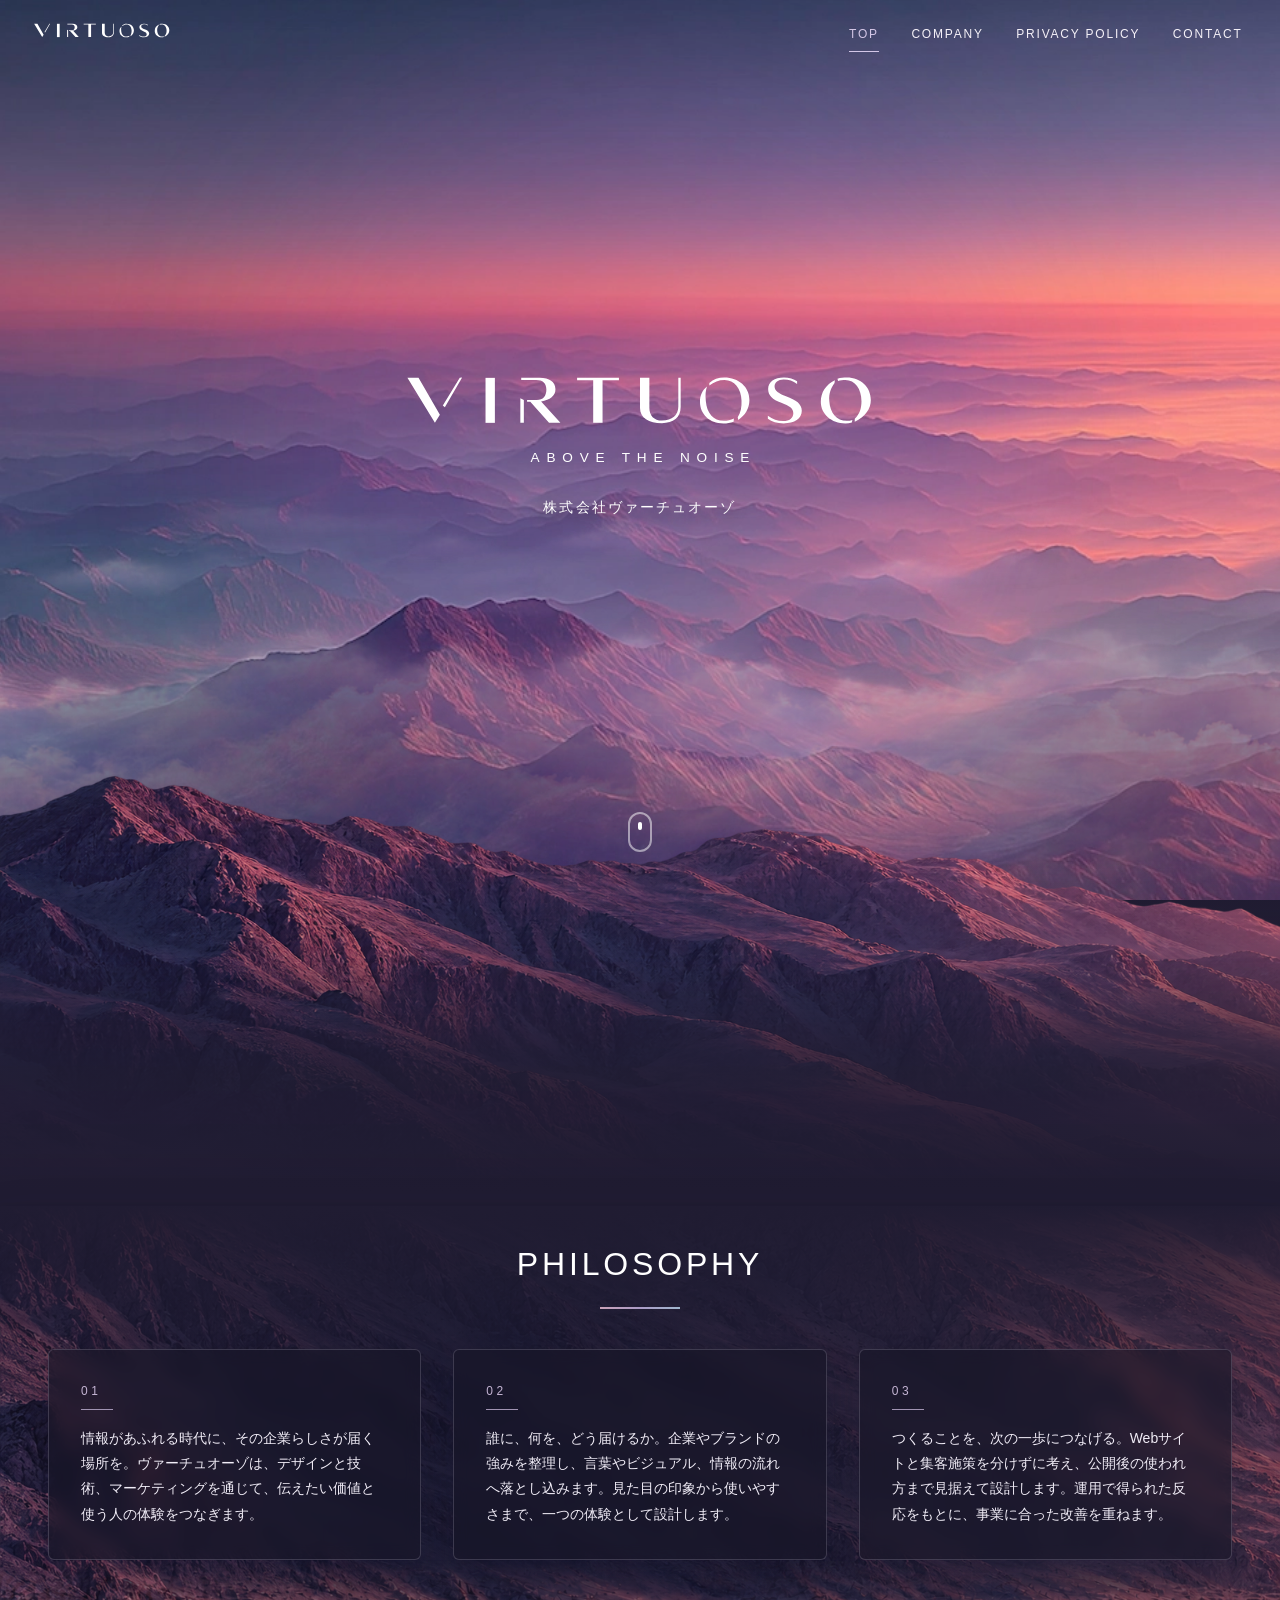
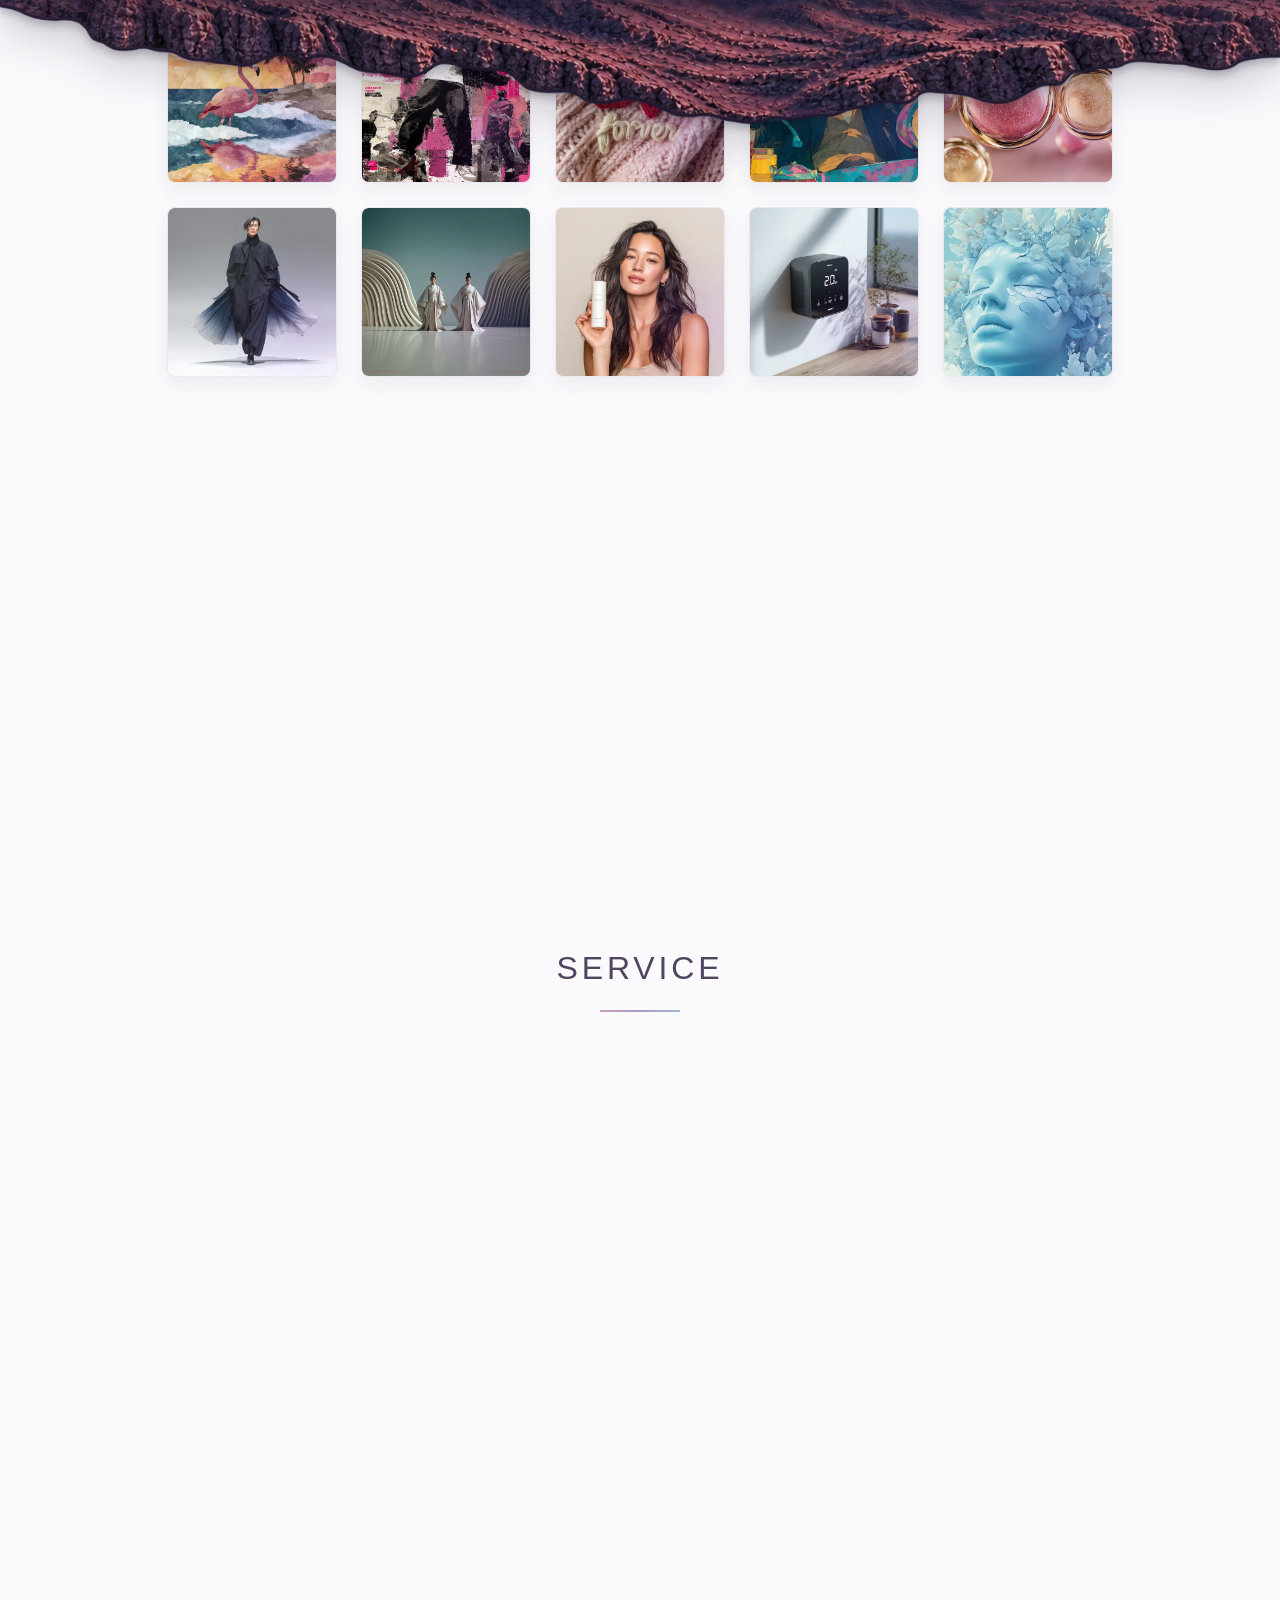
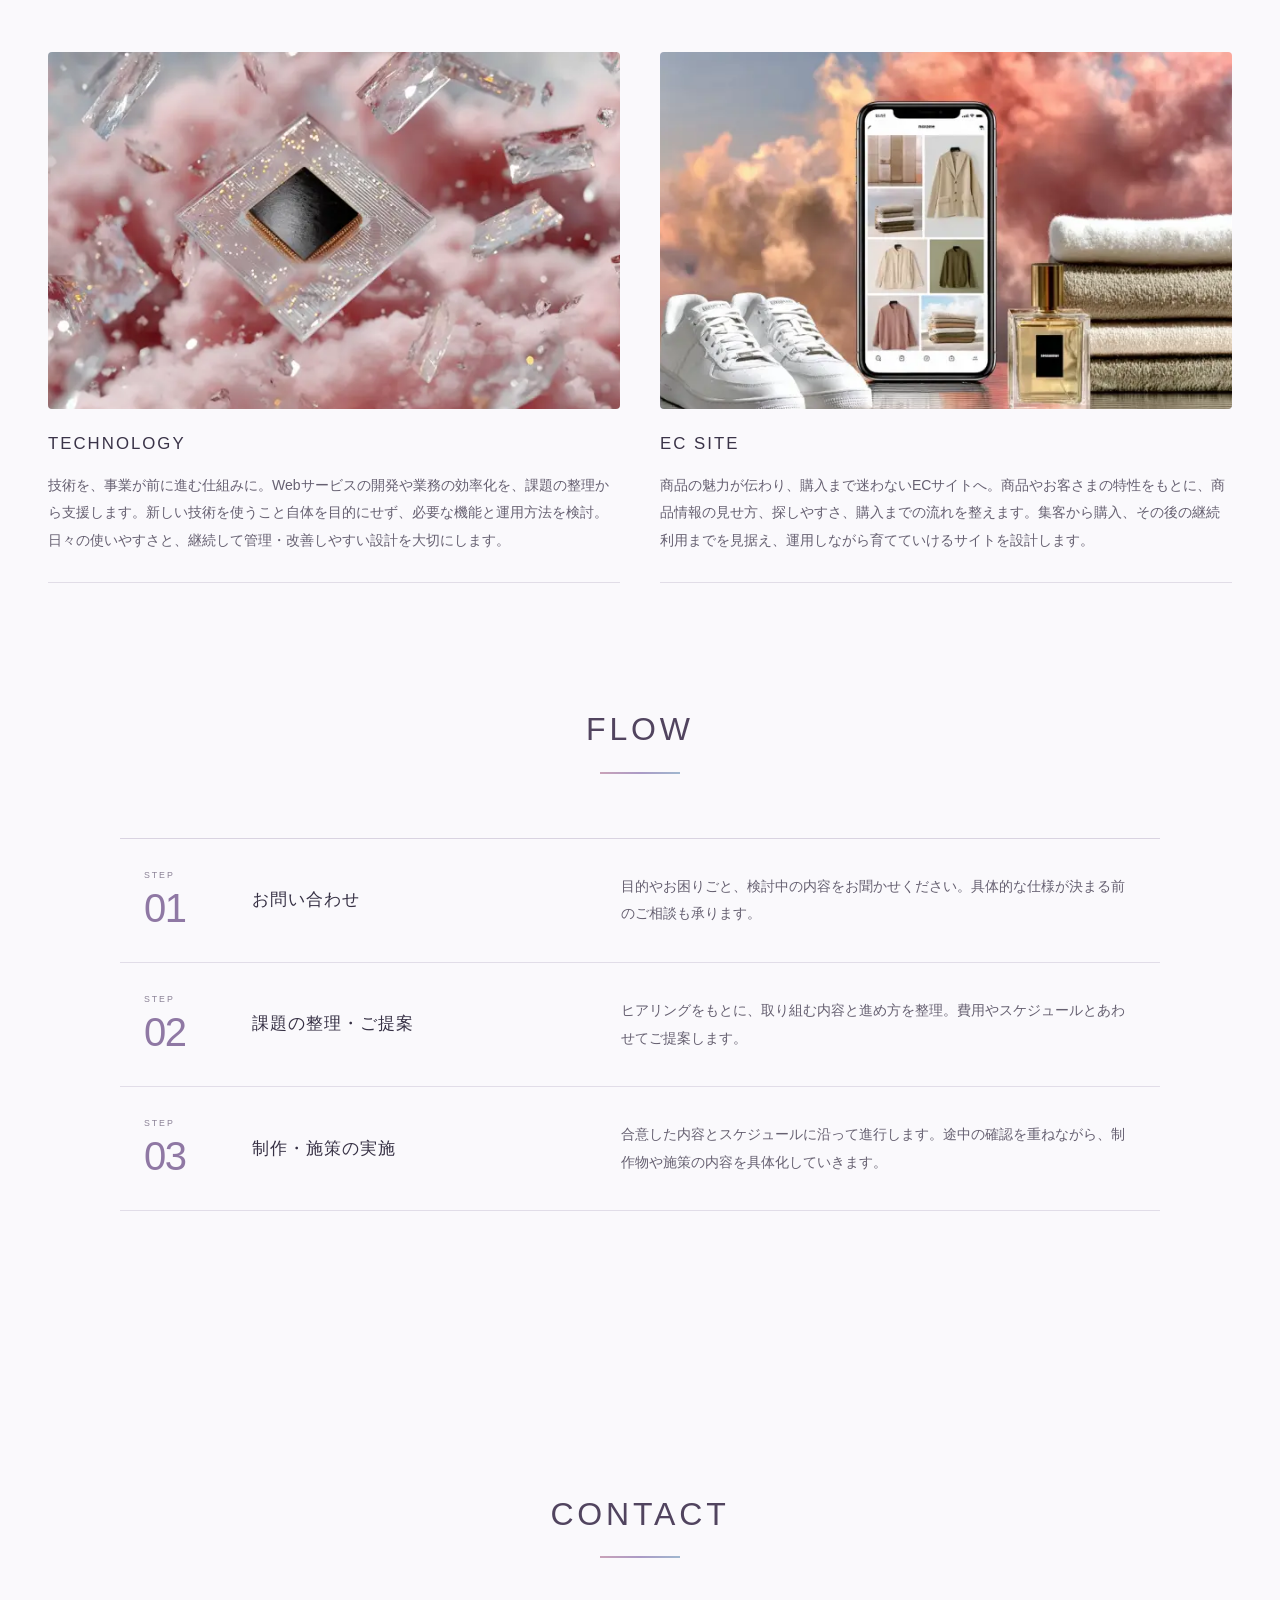
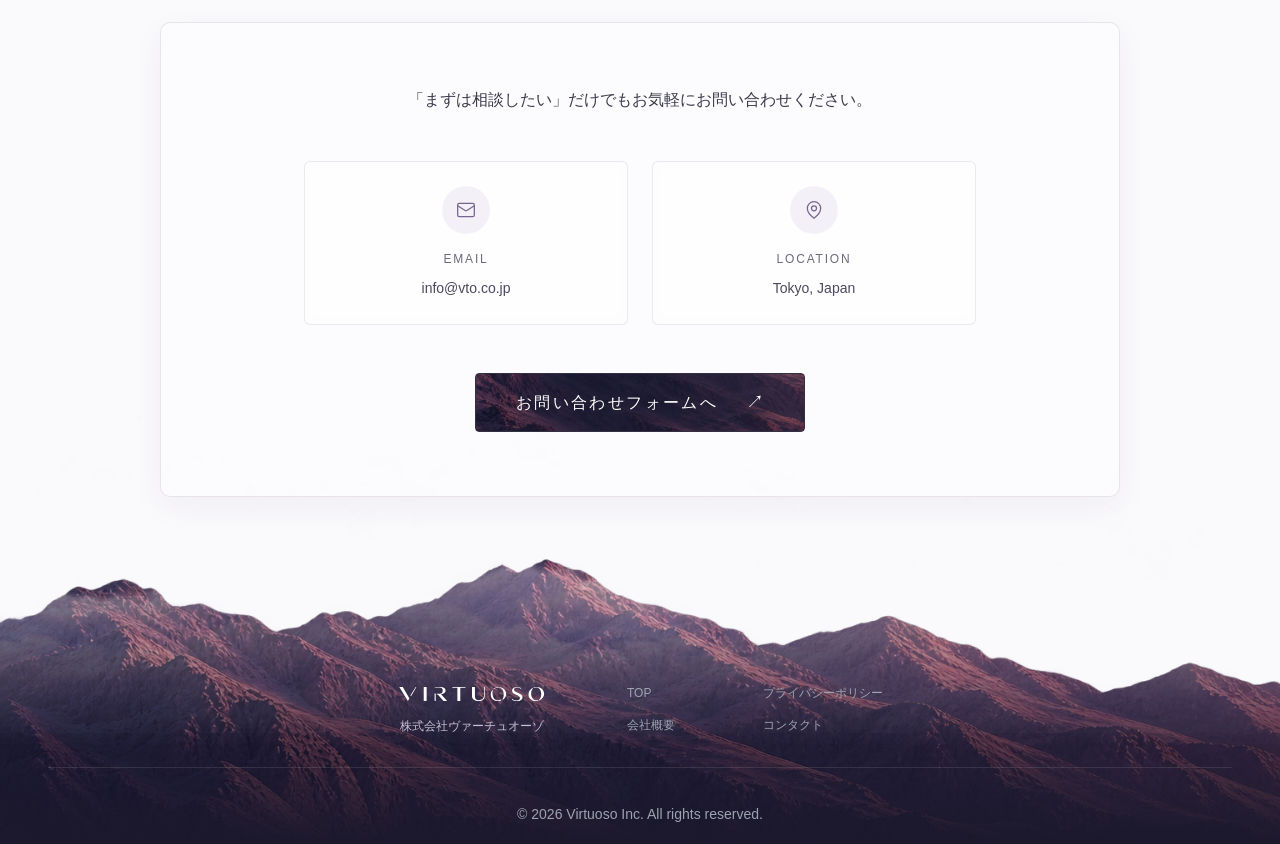
==== commit e980b27d: "Refresh site design, content, assets and contact form security" ====
--- a/index.html
+++ b/index.html
@@ -1,75 +1,120 @@
-<!DOCTYPE html>
+<!doctype html>
 <html lang="ja">
   <head>
     <meta charset="UTF-8" />
     <meta name="viewport" content="width=device-width, initial-scale=1.0" />
+
+    <!-- Cookiebot CMP (must be loaded before any non-essential scripts) -->
+    <script
+      id="Cookiebot"
+      src="https://consent.cookiebot.com/uc.js"
+      data-cbid="9e0f558e-3c5d-4ffd-ab76-73063566fa0e"
+      data-blockingmode="auto"
+      type="text/javascript"
+    ></script>
     <title>Virtuoso Inc. | 株式会社ヴァーチュオーゾ</title>
     <meta
       name="description"
-      content="ヴァーチュオーゾは、創造力と技術力を融合し、革新的なWEBソリューションを提供します。"
+      content="株式会社ヴァーチュオーゾは、Webサイト・ECサイトの制作、マーケティング、システム開発を支援。企業らしさが伝わり、使う人が迷わない体験を設計します。"
     />
     <link rel="preconnect" href="https://fonts.googleapis.com" />
     <link rel="preconnect" href="https://fonts.gstatic.com" crossorigin />
     <link
-      href="https://fonts.googleapis.com/css2?family=Cormorant+Garamond:wght@300;400;500;600;700&display=swap"
+      href="https://fonts.googleapis.com/css2?family=Cormorant+Garamond:wght@300&display=swap"
       rel="stylesheet"
     />
+    <script type="text/plain" data-cookieconsent="statistics">
+      console.log("Cookiebot: statistics allowed");
+    </script>
+    <link
+      rel="preload"
+      as="image"
+      href="assets/images/vto_hero_900.webp"
+      imagesrcset="assets/images/vto_hero_900.webp 900w, assets/images/vto_hero.webp 1280w"
+      imagesizes="100vw"
+      media="(max-width: 767px)"
+      fetchpriority="high"
+    />
+    <link
+      rel="preload"
+      as="image"
+      href="assets/images/vto_hero_900.webp"
+      imagesrcset="assets/images/vto_hero_900.webp 900w, assets/images/vto_hero.webp 1280w"
+      imagesizes="100vw"
+      media="(min-width: 768px)"
+      fetchpriority="high"
+    />
     <link rel="stylesheet" href="css/style.css" />
+    <link rel="stylesheet" href="css/loader.css" />
   </head>
-  <body>
-    <div class="loader" id="loader">
-      <div class="loader-inner">
-        <div class="loader-accent loader-accent-1"></div>
-        <div class="loader-accent loader-accent-2"></div>
-        <div class="loader-logo">Virtuoso</div>
-        <div class="loader-jp">株式会社ヴァーチュオーゾ</div>
-        <div class="loader-ring"></div>
-        <div class="loader-bar">
-          <span class="loader-bar-fill"></span>
-          <span class="loader-bar-light"></span>
-        </div>
-        <p class="loader-text">Loading</p>
-        <p class="loader-sub">Crafting your experience...</p>
-      </div>
-    </div>
-
+  <body class="home-page">
+    <div class="loader" id="loader" role="status" aria-label="読み込み中"><div class="lockup"><svg xmlns="http://www.w3.org/2000/svg" class="wordmark" viewBox="0 0 1640 243" role="img" aria-labelledby="loading-title loading-desc">
+<title id="loading-title">VIRTUOSO wordmark</title>
+<desc id="loading-desc">Approximate vector reconstruction of the selected screenshot. Editable individual letter paths; no raster images or font dependencies.</desc>
+
+<g fill="#080808" transform="translate(0 15)">
+<path style="--i:0" pathLength="1" id="letter-V" d="M25 29 L63 29 L136 155 L119 183 Z" class="v-left"/>
+<path class="v-right" style="--i:0" pathLength="1" d="M146 124 L204 29 L212 28 L153 130 Z"/>
+<path style="--i:1" pathLength="1" id="letter-I" d="M292 29 H324 V183 H292 Z"/>
+<path style="--i:2" pathLength="1" id="letter-R" d="M411 99 L423 105 V183 H411 Z M414 29 H477 C510 29 531 43 531 68 C531 91 513 104 482 110 L548 183 H509 L445 111 H434 V105 H467 C489 105 500 91 500 69 C500 47 488 36 465 36 H414 Z"/>
+<path style="--i:3" pathLength="1" id="letter-T" d="M605 29 H748 V37 H692 V183 H660 V37 H605 Z"/>
+<path style="--i:4" pathLength="1" id="letter-U" d="M820 29 H852 V131 C852 158 868 175 895 175 C930 175 951 156 951 127 V29 H959 V129 C959 165 934 184 895 184 C850 184 820 166 820 132 Z"/>
+<path style="--i:5" pathLength="1" id="letter-O1" d="M1057 47 C1071 34 1088 28 1108 28 C1157 28 1194 60 1194 105 C1194 134 1179 158 1156 173 L1154 164 C1164 148 1168 128 1167 107 C1166 65 1142 36 1109 36 C1089 36 1073 43 1057 55 Z M1049 59 C1044 73 1043 89 1045 108 C1048 149 1071 176 1106 176 C1119 176 1130 173 1141 168 L1140 179 C1129 183 1118 185 1105 185 C1058 185 1025 154 1025 111 C1025 90 1033 72 1049 59 Z"/>
+<path style="--i:6" pathLength="1" id="letter-S" d="M1357 41 L1357 50 C1343 40 1329 35 1311 35 C1292 35 1280 45 1280 59 C1280 74 1294 83 1319 92 C1354 105 1373 118 1373 142 C1373 169 1348 185 1311 185 C1288 185 1271 179 1257 169 V159 C1273 171 1290 177 1309 177 C1331 177 1344 166 1344 150 C1344 133 1331 125 1303 114 C1272 103 1258 89 1258 67 C1258 43 1280 28 1312 28 C1330 28 1345 33 1357 41 Z"/>
+<path style="--i:7" pathLength="1" id="letter-O2" d="M1495 32 C1506 29 1516 28 1527 28 C1575 28 1609 61 1609 105 C1609 136 1590 162 1554 179 L1554 169 C1571 153 1577 133 1577 109 C1577 66 1555 36 1522 36 C1513 36 1505 37 1497 40 Z M1486 37 L1485 47 C1472 64 1465 84 1467 108 C1470 150 1492 176 1527 176 C1534 176 1540 175 1546 173 L1544 182 C1537 184 1530 185 1522 185 C1475 185 1438 154 1438 111 C1438 77 1456 52 1486 37 Z"/>
+</g>
+</svg></div><div class="status"><span class="dot"></span><span>PREPARING YOUR EXPERIENCE</span></div><span class="corner">VIRTUOSO</span></div>
+    <script src="js/loader.js"></script>
     <!-- Navigation -->
     <nav class="nav" id="nav">
       <div class="nav-container">
         <div class="nav-logo">
-          <a href="/">Virtuoso</a>
-        </div>
-        <div class="nav-links">
+          <a href="/" aria-label="VIRTUOSO トップページ"><img class="brand-wordmark" src="assets/images/VIRTUOSO-wordmark.svg" alt="VIRTUOSO" width="1600" height="237"></a>
+        </div>
+        <div class="nav-links" id="primary-navigation">
           <a href="/" class="nav-link active">TOP</a>
           <a href="about.html" class="nav-link">COMPANY</a>
           <a href="privacy.html" class="nav-link">PRIVACY POLICY</a>
           <a href="contact.html" class="nav-link">CONTACT</a>
         </div>
+        <button
+          class="nav-toggle"
+          type="button"
+          aria-label="メニューを開く"
+          aria-controls="primary-navigation"
+          aria-expanded="false"
+        >
+          <span></span>
+          <span></span>
+          <span></span>
+        </button>
       </div>
     </nav>
 
-    <!-- Hero Section -->
+    <!-- The panorama stays while the foreground ridge scrolls over it. -->
+    <div class="hero-scene">
     <section class="hero" id="hero">
-      <video class="hero-img" autoplay loop muted playsinline>
-        <source src="assets/videos/hero_1.webm" type="video/webm" />
-        <source src="assets/videos/hero_1.mp4" type="video/mp4" />
-      </video>
+      <picture>
+        <img
+          class="hero-img"
+          src="assets/images/vto_hero.webp"
+          srcset="assets/images/vto_hero_900.webp 900w, assets/images/vto_hero.webp 1280w"
+          sizes="100vw"
+          alt="Virtuoso hero visual"
+          fetchpriority="high"
+          decoding="async"
+        />
+      </picture>
+      <div class="hero-cloud" aria-hidden="true"></div>
       <div class="hero-overlay"></div>
       <div class="hero-overlay-animated"></div>
+      <div class="hero-mist"></div>
       <div class="hero-content">
         <div class="hero-glow"></div>
-        <h1 class="hero-title">
-          <span class="hero-title-animated">
-            <span>A</span><span>B</span><span>O</span><span>V</span
-            ><span>E</span>
-            <span class="space"></span>
-            <span>T</span><span>H</span><span>E</span>
-            <span class="space"></span>
-            <span>N</span><span>O</span><span>I</span><span>S</span
-            ><span>E</span>
-          </span>
+        <h1 class="hero-brand fade-in">
+          <img class="brand-wordmark" src="assets/images/VIRTUOSO-wordmark.svg" alt="VIRTUOSO" width="1600" height="237">
         </h1>
-        <p class="hero-subtitle fade-in delay-1">Virtuoso Inc.</p>
+        <p class="hero-tagline fade-in delay-1">ABOVE THE NOISE</p>
         <p class="hero-subtitle-jp fade-in delay-2">株式会社ヴァーチュオーゾ</p>
         <div class="scroll-indicator fade-in delay-3">
           <div class="scroll-icon">
@@ -79,7 +124,23 @@
       </div>
     </section>
 
+    <!-- Foreground ridge bridges the panorama and the content below. -->
+    <div class="mountain-transition" aria-hidden="true">
+      <img class="mountain-foreground" src="assets/images/hero-mountain-foreground-v1.png" alt="" width="1536" height="1024" decoding="async">
+      <div class="mountain-transition-fog"></div>
+    </div>
+
+    </div>
+
+    <div class="scroll-bg-global" id="scrollBgGlobal" aria-hidden="true">
+      <div class="hero-cloud ambient-cloud"></div>
+      <canvas id="scroll-bg-canvas"></canvas>
+      <div class="scroll-bg-vignette"></div>
+    </div>
+
+    <div class="content-layer-stack">
     <!-- Philosophy Section -->
+    <div class="philosophy-relief">
     <section class="philosophy" id="philosophy">
       <div class="philosophy-bg"></div>
       <div class="philosophy-overlay"></div>
@@ -88,11 +149,8 @@
 
       <div class="container">
         <div class="section-header fade-up">
-          <h2 class="section-title white">PHILOSOPHY</h2>
-          <div class="section-underline">
-            <div class="underline-gradient"></div>
-            <div class="underline-shine"></div>
-          </div>
+          <h2 class="section-title gradient-text">PHILOSOPHY</h2>
+          <div class="section-divider"></div>
         </div>
 
         <div class="philosophy-grid-items">
@@ -105,7 +163,7 @@
             <div class="philosophy-number">01</div>
             <div class="philosophy-divider"></div>
             <p class="philosophy-text">
-              ヴァーチュオーゾは、創造力と技術力を融合し、革新的なWEBソリューションを提供します。
+              情報があふれる時代に、その企業らしさが届く場所を。ヴァーチュオーゾは、デザインと技術、マーケティングを通じて、伝えたい価値と使う人の体験をつなぎます。
             </p>
             <div class="philosophy-shine"></div>
           </div>
@@ -119,8 +177,7 @@
             <div class="philosophy-number">02</div>
             <div class="philosophy-divider"></div>
             <p class="philosophy-text">
-              クリエイティブな発想力と確かな技術力を掛け合わせ、企業やブランドの個性を最大限に引き出すWebサイトを構築。
-              視覚的な美しさや使いやすさはもちろん、集客・認知拡大につながる広告運用も含め、成果を生むトータル設計を行います。
+              誰に、何を、どう届けるか。企業やブランドの強みを整理し、言葉やビジュアル、情報の流れへ落とし込みます。見た目の印象から使いやすさまで、一つの体験として設計します。
             </p>
             <div class="philosophy-shine"></div>
           </div>
@@ -134,18 +191,20 @@
             <div class="philosophy-number">03</div>
             <div class="philosophy-divider"></div>
             <p class="philosophy-text">
-              デザインとプロモーションが連動することで、企業メッセージをより強く、広く届ける仕組みを構築。時代の一歩先を見据えたWebと広告のシナジーで、企業の成長を加速させます。
+              つくることを、次の一歩につなげる。Webサイトと集客施策を分けずに考え、公開後の使われ方まで見据えて設計します。運用で得られた反応をもとに、事業に合った改善を重ねます。
             </p>
             <div class="philosophy-shine"></div>
           </div>
         </div>
       </div>
     </section>
+
+    </div>
 
     <!-- Gallery Section -->
     <section class="gallery" id="gallery">
       <div class="container">
-        <div class="section-header fade-up">
+        <div class="section-header">
           <h2 class="section-title gradient-text">GALLERY</h2>
           <div class="section-divider"></div>
         </div>
@@ -157,13 +216,17 @@
                 src="assets/images/gallery_1.webp"
                 alt="Gallery visual 1"
                 loading="lazy"
-              />
-            </div>
-            <div class="gallery-card">
-              <video class="gallery-video" autoplay loop muted playsinline>
-                <source src="assets/videos/CMgirl_1.webm" type="video/webm" />
-                <source src="assets/videos/CMgirl_1.mp4" type="video/mp4" />
-              </video>
+                decoding="async"
+              />
+            </div>
+            <div class="gallery-card">
+              <img
+                class="gallery-media"
+                src="assets/images/gallery_a.webp"
+                alt="Gallery visual A"
+                loading="lazy"
+                decoding="async"
+              />
             </div>
             <div class="gallery-card">
               <img
@@ -171,26 +234,26 @@
                 src="assets/images/gallery_2.webp"
                 alt="Gallery visual 2"
                 loading="lazy"
-              />
-            </div>
-            <div class="gallery-card">
-              <video
-                class="gallery-video"
-                data-crop="tight"
-                autoplay
-                loop
-                muted
-                playsinline
-              >
-                <source src="assets/videos/drop_1.webm" type="video/webm" />
-                <source src="assets/videos/drop_1.mp4" type="video/mp4" />
-              </video>
-            </div>
-            <div class="gallery-card">
-              <video class="gallery-video" autoplay loop muted playsinline>
-                <source src="assets/videos/CMman_1.webm" type="video/webm" />
-                <source src="assets/videos/CMman_1.mp4" type="video/mp4" />
-              </video>
+                decoding="async"
+              />
+            </div>
+            <div class="gallery-card">
+              <img
+                class="gallery-media"
+                src="assets/images/gallery_b.webp"
+                alt="Gallery visual B"
+                loading="lazy"
+                decoding="async"
+              />
+            </div>
+            <div class="gallery-card">
+              <img
+                class="gallery-media"
+                src="assets/images/gallery_c.webp"
+                alt="Gallery visual C"
+                loading="lazy"
+                decoding="async"
+              />
             </div>
           </div>
 
@@ -201,20 +264,17 @@
                 src="assets/images/gallery_4.webp"
                 alt="Gallery visual 4"
                 loading="lazy"
-              />
-            </div>
-            <div class="gallery-card">
-              <video
-                class="gallery-video"
-                data-crop="tight-medium"
-                autoplay
-                loop
-                muted
-                playsinline
-              >
-                <source src="assets/videos/cells_1.webm" type="video/webm" />
-                <source src="assets/videos/cells_1.mp4" type="video/mp4" />
-              </video>
+                decoding="async"
+              />
+            </div>
+            <div class="gallery-card">
+              <img
+                class="gallery-media"
+                src="assets/images/gallery_d.webp"
+                alt="Gallery visual D"
+                loading="lazy"
+                decoding="async"
+              />
             </div>
             <div class="gallery-card">
               <img
@@ -222,13 +282,17 @@
                 src="assets/images/gallery_5.webp"
                 alt="Gallery visual 5"
                 loading="lazy"
-              />
-            </div>
-            <div class="gallery-card">
-              <video class="gallery-video" autoplay loop muted playsinline>
-                <source src="assets/videos/beach_1.webm" type="video/webm" />
-                <source src="assets/videos/beach_1.mp4" type="video/mp4" />
-              </video>
+                decoding="async"
+              />
+            </div>
+            <div class="gallery-card">
+              <img
+                class="gallery-media"
+                src="assets/images/gallery_e.webp"
+                alt="Gallery visual E"
+                loading="lazy"
+                decoding="async"
+              />
             </div>
             <div class="gallery-card">
               <img
@@ -236,12 +300,15 @@
                 src="assets/images/gallery_7.webp"
                 alt="Gallery visual 7"
                 loading="lazy"
+                decoding="async"
               />
             </div>
           </div>
         </div>
       </div>
     </section>
+    </div>
+
     <!-- Service Section -->
     <section class="service" id="service">
       <div class="service-bg"></div>
@@ -258,19 +325,19 @@
             <div class="service-shine-on-load"></div>
             <div class="service-shine-on-hover"></div>
             <div class="service-image">
-              <video class="service-media" autoplay loop muted playsinline>
-                <source
-                  src="assets/videos/marketing_1.webm"
-                  type="video/webm"
-                />
-                <source src="assets/videos/marketing_1.mp4" type="video/mp4" />
-              </video>
+              <img
+                class="service-media"
+                src="assets/images/service_1_720.webp"
+                srcset="assets/images/service_1_720.webp 720w, assets/images/service_1.webp 1232w"
+                sizes="(max-width: 767px) 100vw, 544px"
+                alt="Marketing service visual"
+                loading="lazy"
+                decoding="async"
+              />
             </div>
             <h3 class="service-title">MARKETING</h3>
             <p class="service-description">
-              デザインと機能性を兼ね備えたWEBサイト制作に加え、ターゲットに響くマーケティング戦略や広告運用もサポート。
-              SEO対策、SNS広告、リスティング広告など多角的な手法で集客を最大化し、
-              企業の成果につながるWEB活用をトータルでご提案します。
+              届けたい相手に、選ぶ理由を。事業や商品への理解をもとに、Webサイトと集客施策をつなげて考えます。SEO、SNS広告、検索広告などから目的に合う手段を選び、問い合わせや購入までの流れを設計。実施後の反応を確かめながら改善を重ねます。
             </p>
             <div class="service-dot"></div>
           </div>
@@ -280,16 +347,19 @@
             <div class="service-shine-on-load"></div>
             <div class="service-shine-on-hover"></div>
             <div class="service-image">
-              <video class="service-media" autoplay loop muted playsinline>
-                <source src="assets/videos/design_1.webm" type="video/webm" />
-                <source src="assets/videos/design_1.mp4" type="video/mp4" />
-              </video>
+              <img
+                class="service-media"
+                src="assets/images/service_2_720.webp"
+                srcset="assets/images/service_2_720.webp 720w, assets/images/service_2.webp 1232w"
+                sizes="(max-width: 767px) 100vw, 544px"
+                alt="Design service visual"
+                loading="lazy"
+                decoding="async"
+              />
             </div>
             <h3 class="service-title">DESIGN</h3>
             <p class="service-description">
-              企業やブランドの想いを視覚化し、見る人の心を動かすデザインを追求します。
-              ユーザー目線に立ったUI/UX設計で、ただ美しいだけでなく「使いやすさ」と「成果」を両立。
-              トレンドを押さえながらも、企業独自の個性を表現することで、記憶に残るWEBデザインを創り上げます。
+              その企業らしさを、伝わるかたちに。ブランドの特徴や伝えたい情報を整理し、言葉・ビジュアル・画面の動きに一貫性を持たせます。見る人が必要な情報にたどり着き、迷わず行動できるよう、見た目と使いやすさを一緒に設計します。
             </p>
             <div class="service-dot"></div>
           </div>
@@ -299,19 +369,19 @@
             <div class="service-shine-on-load"></div>
             <div class="service-shine-on-hover"></div>
             <div class="service-image">
-              <video class="service-media" autoplay loop muted playsinline>
-                <source
-                  src="assets/videos/technology_1.webm"
-                  type="video/webm"
-                />
-                <source src="assets/videos/technology_1.mp4" type="video/mp4" />
-              </video>
+              <img
+                class="service-media"
+                src="assets/images/service_3_720.webp"
+                srcset="assets/images/service_3_720.webp 720w, assets/images/service_3.webp 1232w"
+                sizes="(max-width: 767px) 100vw, 544px"
+                alt="Technology service visual"
+                loading="lazy"
+                decoding="async"
+              />
             </div>
             <h3 class="service-title">TECHNOLOGY</h3>
             <p class="service-description">
-              AIなどの最先端テクノロジーを駆使し、ビジネス課題を解決するご提案を行います。
-              業務効率化からWebサービス構築まで、ご要望に合わせ柔軟にサポート。
-              安心・安全な運用体制と、成長に寄り添う技術力で、未来を支える仕組みを提供します。
+              技術を、事業が前に進む仕組みに。Webサービスの開発や業務の効率化を、課題の整理から支援します。新しい技術を使うこと自体を目的にせず、必要な機能と運用方法を検討。日々の使いやすさと、継続して管理・改善しやすい設計を大切にします。
             </p>
             <div class="service-dot"></div>
           </div>
@@ -321,16 +391,19 @@
             <div class="service-shine-on-load"></div>
             <div class="service-shine-on-hover"></div>
             <div class="service-image">
-              <video class="service-media" autoplay loop muted playsinline>
-                <source src="assets/videos/ecsite_1.webm" type="video/webm" />
-                <source src="assets/videos/ecsite_1.mp4" type="video/mp4" />
-              </video>
+              <img
+                class="service-media"
+                src="assets/images/service_4_720.webp"
+                srcset="assets/images/service_4_720.webp 720w, assets/images/service_4.webp 1232w"
+                sizes="(max-width: 767px) 100vw, 544px"
+                alt="EC site service visual"
+                loading="lazy"
+                decoding="async"
+              />
             </div>
             <h3 class="service-title">EC SITE</h3>
             <p class="service-description">
-              戦略的なECサイト構築で、売上向上と顧客体験の最大化をサポートします。
-              商品特性やターゲット分析を基に、使いやすさとデザイン性を両立。
-              集客から購入、リピーター獲得までを見据えた導線設計で、成果につながるECサイトを実現します。
+              商品の魅力が伝わり、購入まで迷わないECサイトへ。商品やお客さまの特性をもとに、商品情報の見せ方、探しやすさ、購入までの流れを整えます。集客から購入、その後の継続利用までを見据え、運用しながら育てていけるサイトを設計します。
             </p>
             <div class="service-dot"></div>
           </div>
@@ -348,259 +421,36 @@
           <div class="section-divider"></div>
         </div>
 
-        <div class="flow-line"></div>
-
-        <div class="flow-grid">
-          <div class="flow-card fade-up delay-1" data-gradient="rose">
-            <div class="flow-icon-deco">
-              <!-- お問い合わせ: メールアイコン（統一テイスト） -->
-              <svg
-                width="36"
-                height="36"
-                viewBox="0 0 36 36"
-                fill="none"
-                xmlns="http://www.w3.org/2000/svg"
-              >
-                <circle cx="18" cy="18" r="16" fill="#a855f7" />
-                <rect
-                  x="8"
-                  y="12"
-                  width="20"
-                  height="12"
-                  rx="3"
-                  fill="none"
-                  stroke="#fff"
-                  stroke-width="2"
-                />
-                <polyline
-                  points="8,12 18,22 28,12"
-                  fill="none"
-                  stroke="#fff"
-                  stroke-width="2"
-                />
-              </svg>
-            </div>
-            <div class="flow-overlay"></div>
-            <div class="flow-particles-container">
-              <div class="flow-particle"></div>
-              <div class="flow-particle"></div>
-              <div class="flow-particle"></div>
-            </div>
-            <div class="flow-number">01</div>
-            <div class="flow-icon">
-              <svg
-                xmlns="http://www.w3.org/2000/svg"
-                width="32"
-                height="32"
-                viewBox="0 0 24 24"
-                fill="none"
-                stroke="currentColor"
-                stroke-width="1.5"
-                stroke-linecap="round"
-                stroke-linejoin="round"
-              >
-                <path
-                  d="M21 15a2 2 0 0 1-2 2H7l-4 4V5a2 2 0 0 1 2-2h14a2 2 0 0 1 2 2z"
-                ></path>
-              </svg>
-            </div>
-            <h3 class="flow-title">お問い合わせ</h3>
-            <p class="flow-description">まずはお気軽にお問い合わせください。</p>
-            <div class="flow-bottom-line"></div>
-            <div class="flow-shine"></div>
-          </div>
-
-          <div class="flow-card fade-up delay-2" data-gradient="violet">
-            <div class="flow-icon-deco">
-              <!-- ご提案: 電球アイコン（統一テイスト） -->
-              <svg
-                width="36"
-                height="36"
-                viewBox="0 0 36 36"
-                fill="none"
-                xmlns="http://www.w3.org/2000/svg"
-              >
-                <circle cx="18" cy="18" r="16" fill="#a855f7" />
-                <ellipse
-                  cx="18"
-                  cy="16"
-                  rx="7"
-                  ry="7"
-                  fill="none"
-                  stroke="#fff"
-                  stroke-width="2"
-                />
-                <rect
-                  x="15"
-                  y="23"
-                  width="6"
-                  height="4"
-                  rx="2"
-                  fill="none"
-                  stroke="#fff"
-                  stroke-width="2"
-                />
-                <line
-                  x1="18"
-                  y1="27"
-                  x2="18"
-                  y2="30"
-                  stroke="#fff"
-                  stroke-width="2"
-                />
-              </svg>
-            </div>
-            <div class="flow-overlay"></div>
-            <div class="flow-particles-container">
-              <div class="flow-particle"></div>
-              <div class="flow-particle"></div>
-              <div class="flow-particle"></div>
-            </div>
-            <div class="flow-number">02</div>
-            <div class="flow-icon">
-              <svg
-                xmlns="http://www.w3.org/2000/svg"
-                width="32"
-                height="32"
-                viewBox="0 0 24 24"
-                fill="none"
-                stroke="currentColor"
-                stroke-width="1.5"
-                stroke-linecap="round"
-                stroke-linejoin="round"
-              >
-                <path
-                  d="M15 14c.2-1 .7-1.7 1.5-2.5 1-.9 1.5-2.2 1.5-3.5A6 6 0 0 0 6 8c0 1 .2 2.2 1.5 3.5.7.7 1.3 1.5 1.5 2.5"
-                ></path>
-                <path d="M9 18h6"></path>
-                <path d="M10 22h4"></path>
-              </svg>
-            </div>
-            <h3 class="flow-title">ご提案</h3>
-            <p class="flow-description">
-              ヒアリングをもとにご提案、お見積もりいたします。
-            </p>
-            <div class="flow-bottom-line"></div>
-            <div class="flow-shine"></div>
-          </div>
-
-          <div class="flow-card fade-up delay-3" data-gradient="slate">
-            <div class="flow-icon-deco">
-              <!-- 制作、施策の開始: ギアアイコン（統一テイスト） -->
-              <svg
-                width="36"
-                height="36"
-                viewBox="0 0 36 36"
-                fill="none"
-                xmlns="http://www.w3.org/2000/svg"
-              >
-                <circle cx="18" cy="18" r="16" fill="#a855f7" />
-                <circle
-                  cx="18"
-                  cy="18"
-                  r="7"
-                  fill="none"
-                  stroke="#fff"
-                  stroke-width="2"
-                />
-                <circle cx="18" cy="18" r="2.5" fill="#fff" />
-                <g stroke="#fff" stroke-width="2">
-                  <line x1="18" y1="7" x2="18" y2="11" />
-                  <line x1="18" y1="25" x2="18" y2="29" />
-                  <line x1="7" y1="18" x2="11" y2="18" />
-                  <line x1="25" y1="18" x2="29" y2="18" />
-                  <line x1="11.5" y1="11.5" x2="14" y2="14" />
-                  <line x1="22" y1="22" x2="24.5" y2="24.5" />
-                  <line x1="11.5" y1="24.5" x2="14" y2="22" />
-                  <line x1="22" y1="14" x2="24.5" y2="11.5" />
-                </g>
-              </svg>
-            </div>
-            <div class="flow-overlay"></div>
-            <div class="flow-particles-container">
-              <div class="flow-particle"></div>
-              <div class="flow-particle"></div>
-              <div class="flow-particle"></div>
-            </div>
-            <div class="flow-number">03</div>
-            <div class="flow-icon">
-              <svg
-                xmlns="http://www.w3.org/2000/svg"
-                width="32"
-                height="32"
-                viewBox="0 0 24 24"
-                fill="none"
-                stroke="currentColor"
-                stroke-width="1.5"
-                stroke-linecap="round"
-                stroke-linejoin="round"
-              >
-                <circle cx="12" cy="12" r="3"></circle>
-                <path
-                  d="M12 1v6M12 17v6M4.22 4.22l4.24 4.25M15.54 15.54l4.24 4.25M1 12h6M17 12h6M4.22 19.78l4.24-4.25M15.54 8.46l4.24-4.25"
-                ></path>
-              </svg>
-            </div>
-            <h3 class="flow-title">制作、施策の開始</h3>
-            <p class="flow-description">
-              納期を定め、途中で確認を入れつつ、各種制作、施策を実施していきます。
-            </p>
-            <div class="flow-bottom-line"></div>
-            <div class="flow-shine"></div>
-          </div>
-
-          <div class="flow-card fade-up delay-4" data-gradient="indigo">
-            <div class="flow-icon-deco">
-              <!-- ご納品、成果報告: チェックマークアイコン（統一テイスト） -->
-              <svg
-                width="36"
-                height="36"
-                viewBox="0 0 36 36"
-                fill="none"
-                xmlns="http://www.w3.org/2000/svg"
-              >
-                <circle cx="18" cy="18" r="16" fill="#a855f7" />
-                <polyline
-                  points="12,19 17,24 24,13"
-                  fill="none"
-                  stroke="#fff"
-                  stroke-width="2"
-                  stroke-linecap="round"
-                  stroke-linejoin="round"
-                />
-              </svg>
-            </div>
-            <div class="flow-overlay"></div>
-            <div class="flow-particles-container">
-              <div class="flow-particle"></div>
-              <div class="flow-particle"></div>
-              <div class="flow-particle"></div>
-            </div>
-            <div class="flow-number">04</div>
-            <div class="flow-icon">
-              <svg
-                xmlns="http://www.w3.org/2000/svg"
-                width="32"
-                height="32"
-                viewBox="0 0 24 24"
-                fill="none"
-                stroke="currentColor"
-                stroke-width="1.5"
-                stroke-linecap="round"
-                stroke-linejoin="round"
-              >
-                <circle cx="12" cy="12" r="10"></circle>
-                <path d="m9 12 2 2 4-4"></path>
-              </svg>
-            </div>
-            <h3 class="flow-title">ご納品、成果報告</h3>
-            <p class="flow-description">
-              ご納品後も、修正や効果測定をしながらブラッシュアップ可能です。
-            </p>
-            <div class="flow-bottom-line"></div>
-            <div class="flow-shine"></div>
-          </div>
-        </div>
+        <ol class="flow-steps">
+          <li class="flow-step fade-up delay-1">
+            <span class="flow-step-number" aria-hidden="true">01</span>
+            <div class="flow-step-copy">
+              <h3>お問い合わせ</h3>
+              <p>目的やお困りごと、検討中の内容をお聞かせください。具体的な仕様が決まる前のご相談も承ります。</p>
+            </div>
+          </li>
+          <li class="flow-step fade-up delay-2">
+            <span class="flow-step-number" aria-hidden="true">02</span>
+            <div class="flow-step-copy">
+              <h3>課題の整理・ご提案</h3>
+              <p>ヒアリングをもとに、取り組む内容と進め方を整理。費用やスケジュールとあわせてご提案します。</p>
+            </div>
+          </li>
+          <li class="flow-step fade-up delay-3">
+            <span class="flow-step-number" aria-hidden="true">03</span>
+            <div class="flow-step-copy">
+              <h3>制作・施策の実施</h3>
+              <p>合意した内容とスケジュールに沿って進行します。途中の確認を重ねながら、制作物や施策の内容を具体化していきます。</p>
+            </div>
+          </li>
+          <li class="flow-step fade-up delay-4">
+            <span class="flow-step-number" aria-hidden="true">04</span>
+            <div class="flow-step-copy">
+              <h3>納品・振り返り</h3>
+              <p>制作物や施策の実施結果をご報告します。公開後や施策実施後の修正、効果測定、改善についてもご相談いただけます。</p>
+            </div>
+          </li>
+        </ol>
       </div>
     </section>
 
@@ -683,13 +533,14 @@
     <!-- Footer -->
     <footer class="footer">
       <div class="footer-bg"></div>
+      <div class="hero-cloud footer-cloud" aria-hidden="true"></div>
       <div class="footer-overlay"></div>
       <div class="footer-grid"></div>
 
       <div class="container">
         <div class="footer-content fade-up">
           <div class="footer-company">
-            <h3 class="footer-title">Virtuoso Inc.</h3>
+            <h3 class="footer-title"><img class="brand-wordmark" src="assets/images/VIRTUOSO-wordmark.svg" alt="VIRTUOSO" width="1600" height="237"></h3>
             <p class="footer-subtitle">株式会社ヴァーチュオーゾ</p>
           </div>
 
--- a/css/style.css
+++ b/css/style.css
@@ -1,3 +1,115 @@
+/* =========================
+   Cookiebot サイズ調整（サイトCSS干渉対策）
+   ========================= */
+
+/* Cookiebotバナー全体の基本文字サイズ */
+#CybotCookiebotDialog {
+  font-size: 12px !important;
+}
+
+/* 見出し */
+#CybotCookiebotDialogBodyContentTitle {
+  font-size: 16px !important;
+  line-height: 1.3 !important;
+}
+
+/* 説明文 */
+#CybotCookiebotDialogBodyContentText {
+  font-size: 13px !important;
+  line-height: 1.55 !important;
+}
+
+/* カテゴリ表示や詳細枠など */
+#CybotCookiebotDialogBodyLevelButtonsSelectPane,
+#CybotCookiebotDialogBodyLevelDetailsWrapper {
+  font-size: 13px !important;
+}
+
+/* ボタンサイズ（サイトCSSに引っ張られて大きくなるのを固定） */
+#CybotCookiebotDialogBodyButtonsWrapper button {
+  font-size: 12px !important;
+  padding: 8px 12px !important;
+  min-height: 34px !important;
+}
+
+/* 「詳細」リンク等 */
+#CybotCookiebotDialogBodyLevelButtonsSelectPane a,
+#CybotCookiebotDialogBodyContentText a {
+  font-size: 13px !important;
+}
+
+/* PC/全体：トグルを少し小さく */
+#CybotCookiebotDialogBodyLevelButtonsSelectPane .CybotCookiebotDialogBodyLevelButton {
+  padding: 8px 0 !important;
+}
+
+#CybotCookiebotDialogBodyLevelButtonsSelectPane .CybotCookiebotDialogBodyLevelButtonSlider {
+  transform: scale(0.85);
+  transform-origin: right center;
+}
+
+/* Cookiebot は transform 縮小を使わず、幅で安定表示 */
+div#CybotCookiebotDialog {
+  transform: none !important;
+  transform-origin: center bottom;
+  right: 12px !important;
+  left: auto !important;
+  bottom: 12px !important;
+  width: min(440px, calc(100vw - 24px)) !important;
+  max-width: min(440px, calc(100vw - 24px)) !important;
+  box-sizing: border-box !important;
+}
+
+/* スマホ時は「全て許可」のフォントサイズに合わせて全体を縮小 */
+@media (max-width: 768px) {
+  #CybotCookiebotDialog {
+    font-size: 12px !important;
+    left: 0 !important;
+    right: 0 !important;
+    bottom: 0 !important;
+    width: 100% !important;
+    max-width: 100% !important;
+    margin: 0 auto !important;
+    box-sizing: border-box !important;
+  }
+
+  div#CybotCookiebotDialog {
+    transform: none !important;
+    left: 0 !important;
+    right: 0 !important;
+    bottom: 0 !important;
+    width: 100% !important;
+    margin: 0 auto !important;
+    max-width: 100% !important;
+  }
+
+  #CybotCookiebotDialogBodyContentTitle,
+  #CybotCookiebotDialogBodyContentText,
+  #CybotCookiebotDialogBodyLevelButtonsSelectPane,
+  #CybotCookiebotDialogBodyLevelButtonsSelectPane *,
+  #CybotCookiebotDialogBodyLevelDetailsWrapper,
+  #CybotCookiebotDialogBodyLevelDetailsWrapper *,
+  #CybotCookiebotDialogBodyLevelButtonsSelectPane a,
+  #CybotCookiebotDialogBodyContentText a {
+    font-size: 12px !important;
+    line-height: 1.45 !important;
+  }
+
+  #CybotCookiebotDialogBodyButtonsWrapper button {
+    font-size: 12px !important;
+    padding: 8px 12px !important;
+    min-height: 34px !important;
+  }
+
+  #CybotCookiebotDialogBodyLevelButtonsSelectPane .CybotCookiebotDialogBodyLevelButton {
+    padding: 8px 0 !important;
+  }
+
+  #CybotCookiebotDialogBodyLevelButtonsSelectPane .CybotCookiebotDialogBodyLevelButtonSlider {
+    transform: scale(0.85);
+    transform-origin: right center;
+  }
+}
 /* ===== Gallery Section ===== */
 .gallery {
   padding: 6rem 0 4rem;
@@ -39,6 +151,7 @@
   max-width: 170px;
   min-width: 130px;
   aspect-ratio: 1 / 1;
+  border-radius: 8px; /* quick revert: set to 0 */
   overflow: hidden;
   position: relative;
   isolation: isolate;
@@ -59,6 +172,17 @@
   backdrop-filter: blur(4px);
 }
 
+.gallery-card::before {
+  content: "";
+  position: absolute;
+  inset: 0;
+  background: linear-gradient(180deg, rgba(255, 255, 255, 0.16), rgba(255, 255, 255, 0));
+  opacity: 0;
+  transition: opacity 0.35s ease;
+  pointer-events: none;
+  z-index: 2;
+}
+
 .gallery-card::after {
   content: "";
   position: absolute;
@@ -76,6 +200,7 @@
   opacity: 0;
   transition: opacity 1.2s ease;
   pointer-events: none;
+  z-index: 1;
 }
 
 .gallery-card.in-view {
@@ -90,61 +215,25 @@
   opacity: 1;
 }
 
-.gallery-media,
-.gallery-video {
+.gallery-media {
   width: 100%;
   height: 100%;
   object-fit: cover;
+  object-position: center 60%;
   border-radius: 0;
-  background: #000;
+  background: linear-gradient(180deg, #f8e8f3 0%, #e5ecff 100%);
   display: block;
-  transition: transform 0.35s ease, filter 0.35s ease;
-}
-
-/* Slight crop for portrait clips to avoid pillarboxing */
-.gallery-video[data-crop="tight"] {
-  object-position: center;
-  transform: scale(1.80);
-}
-
-.gallery-video[data-crop="tight-medium"] {
-  object-position: center;
-  transform: scale(1.40);
-}
-
-/* Allow specific clips to show more of the frame without cropping heavily */
-.gallery-video.gallery-video-wide {
-  width: 100%;
-  height: 100%;
-  padding: 6%;
-  box-sizing: border-box;
-  object-fit: contain;
-  transform: none;
-  background: transparent;
-}
-
-.gallery-card:hover .gallery-video-wide {
-  transform: scale(1.02);
-}
-
-.gallery-card:hover .gallery-media,
-.gallery-card:hover .gallery-video {
+  transition: transform 0.35s ease;
+  position: relative;
+  z-index: 0;
+}
+
+.gallery-card:hover .gallery-media {
   transform: scale(1.04);
-  filter: brightness(1.05);
-}
-
-/* Boost hover feedback specifically for videos so the effect is obvious on all clips */
-.gallery-card:hover .gallery-video {
-  transform: scale(1.06);
-  filter: brightness(1.08) saturate(1.05);
-}
-
-.gallery-card:hover .gallery-video[data-crop="tight"] {
-  transform: scale(1.88);
-}
-
-.gallery-card:hover .gallery-video[data-crop="tight-medium"] {
-  transform: scale(1.48);
+}
+
+.gallery-card:hover::before {
+  opacity: 0.4;
 }
 
 @media (max-width: 1100px) {
@@ -183,8 +272,7 @@
     min-width: 0;
     aspect-ratio: 1 / 1;
   }
-  .gallery-media,
-  .gallery-video {
+  .gallery-media {
     height: 100%;
   }
 }
@@ -197,6 +285,10 @@
 
 html {
   scroll-behavior: smooth;
+}
+
+:root {
+  --hero-shadow-rgb: 106, 111, 141;
 }
 
 body {
@@ -205,201 +297,9 @@
   font-weight: 300;
   color: #3a3a4a;
   line-height: 1.6;
-  overflow-x: hidden;
-  background: #ffffff;
-}
-
-.loader {
-  position: fixed;
-  inset: 0;
-  display: grid;
-  place-items: center;
-  background: radial-gradient(circle at 18% 20%, rgba(253, 224, 252, 0.5), transparent 45%),
-    radial-gradient(circle at 78% 25%, rgba(221, 214, 254, 0.55), transparent 42%),
-    linear-gradient(145deg, #05060d 0%, #0b1021 38%, #0f172a 100%);
-  overflow: hidden;
-  z-index: 1200;
-  transition: opacity 0.6s ease;
-}
-
-.loader::before {
-  content: "";
-  position: absolute;
-  inset: 0;
-  background: linear-gradient(120deg, rgba(255, 255, 255, 0.04) 0%, rgba(255, 255, 255, 0) 30%, rgba(255, 255, 255, 0.08) 60%, rgba(255, 255, 255, 0) 100%);
-  mix-blend-mode: screen;
-  animation: loaderSweep 7s ease-in-out infinite;
-  pointer-events: none;
-}
-
-.loader.hide {
-  opacity: 0;
-  pointer-events: none;
-}
-
-.loader-inner {
-  position: relative;
-  display: grid;
-  place-items: center;
-  gap: 0.75rem;
-  padding: 2.25rem 2.6rem;
-  border-radius: 20px;
-  background: rgba(255, 255, 255, 0.06);
-  border: 1px solid rgba(255, 255, 255, 0.12);
-  box-shadow: 0 25px 90px rgba(0, 0, 0, 0.4);
-  backdrop-filter: blur(14px);
-  overflow: hidden;
-}
-
-.loader-inner::after {
-  content: "";
-  position: absolute;
-  inset: -40% -60%;
-  background: radial-gradient(circle, rgba(168, 85, 247, 0.18) 0%, transparent 50%),
-    radial-gradient(circle, rgba(59, 130, 246, 0.18) 0%, transparent 45%);
-  filter: blur(18px);
-  animation: loaderDrift 10s ease-in-out infinite alternate;
-  pointer-events: none;
-}
-
-.loader-accent {
-  position: absolute;
-  width: 180px;
-  height: 180px;
-  border-radius: 20px;
-  border: 1px solid rgba(255, 255, 255, 0.08);
-  background: linear-gradient(135deg, rgba(255, 255, 255, 0.06), rgba(255, 255, 255, 0));
-  filter: blur(1px);
-  opacity: 0.6;
-  mix-blend-mode: screen;
-}
-
-.loader-accent-1 {
-  top: -24px;
-  left: -44px;
-  transform: rotate(18deg);
-}
-
-.loader-accent-2 {
-  bottom: -28px;
-  right: -52px;
-  transform: rotate(-14deg);
-}
-
-.loader-logo {
-  font-size: 1rem;
-  letter-spacing: 0.3em;
-  text-transform: uppercase;
-  color: #e2e8f0;
-}
-
-.loader-jp {
-  font-size: 0.72rem;
-  color: #cbd5e1;
-  letter-spacing: 0.08em;
-  opacity: 0.9;
-}
-
-.loader-ring {
-  width: 68px;
-  height: 68px;
-  border-radius: 50%;
-  border: 3px solid rgba(255, 255, 255, 0.18);
-  border-top-color: #a855f7;
-  border-right-color: #60a5fa;
-  box-shadow: 0 0 0 6px rgba(255, 255, 255, 0.03);
-  animation: spin 1s linear infinite, pulseGlow 2.4s ease-in-out infinite;
-}
-
-.loader-bar {
-  position: relative;
-  width: 200px;
-  height: 6px;
-  border-radius: 999px;
-  background: rgba(255, 255, 255, 0.12);
-  overflow: hidden;
-}
-
-.loader-bar-fill {
-  position: absolute;
-  inset: 0;
-  background: linear-gradient(90deg, #f472b6, #a855f7, #60a5fa);
-  animation: barSlide 1.8s ease-in-out infinite;
-}
-
-.loader-bar-light {
-  position: absolute;
-  inset: -60% -30%;
-  background: radial-gradient(circle, rgba(255, 255, 255, 0.26) 0%, transparent 60%);
-  animation: loaderDrift 8s ease-in-out infinite;
-}
-
-.loader-text {
-  font-size: 0.82rem;
-  letter-spacing: 0.24em;
-  text-transform: uppercase;
-  color: #e5e7eb;
-}
-
-.loader-sub {
-  font-size: 0.78rem;
-  color: #cbd5e1;
-  letter-spacing: 0.08em;
-}
-
-@keyframes spin {
-  from {
-    transform: rotate(0deg);
-  }
-  to {
-    transform: rotate(360deg);
-  }
-}
-
-@keyframes loaderSweep {
-  0% {
-    transform: translateX(-40%);
-    opacity: 0.15;
-  }
-  50% {
-    transform: translateX(10%);
-    opacity: 0.3;
-  }
-  100% {
-    transform: translateX(40%);
-    opacity: 0.12;
-  }
-}
-
-@keyframes loaderDrift {
-  0% {
-    transform: translate3d(-6%, -4%, 0);
-  }
-  100% {
-    transform: translate3d(6%, 5%, 0);
-  }
-}
-
-@keyframes barSlide {
-  0% {
-    transform: translateX(-110%);
-  }
-  50% {
-    transform: translateX(-20%);
-  }
-  100% {
-    transform: translateX(40%);
-  }
-}
-
-@keyframes pulseGlow {
-  0%,
-  100% {
-    box-shadow: 0 0 0 6px rgba(255, 255, 255, 0.03);
-  }
-  50% {
-    box-shadow: 0 0 0 10px rgba(168, 85, 247, 0.12);
-  }
+  /* Clip horizontal overflow without creating a scrolling ancestor for sticky panels. */
+  overflow-x: clip;
+  background: #fbf7ff;
 }
 
 .container {
@@ -435,13 +335,14 @@
 }
 
 .nav.scrolled {
-  background: rgba(255, 255, 255, 0.8);
-  backdrop-filter: blur(20px);
-  box-shadow: 0 4px 20px rgba(168, 85, 247, 0.1);
-  border-bottom: 1px solid rgba(168, 85, 247, 0.2);
+  background: transparent;
+  backdrop-filter: none;
+  box-shadow: none;
+  border-bottom: 0;
 }
 
 .nav-container {
+  position: relative;
   max-width: 1280px;
   margin: 0 auto;
   padding: 1rem 2rem;
@@ -450,33 +351,56 @@
   align-items: center;
 }
 
+.brand-wordmark {
+  display: block;
+  width: clamp(105px, 12vw, 140px);
+  height: auto;
+}
+
+.nav-logo {
+  flex-shrink: 0;
+}
+
 .nav-logo a {
   font-size: 1.25rem;
   font-weight: 300;
   letter-spacing: 0.1em;
-  color: #4a4a5e;
+  color: #25283a;
   text-decoration: none;
-  transition: transform 0.15s ease;
+  text-shadow: 0 1px 14px rgba(255, 255, 255, 0.72);
+  transition: transform 0.15s ease, color 0.15s ease, text-shadow 0.15s ease;
   display: inline-block;
 }
 
 .nav-logo a:hover {
   transform: scale(1.05);
+  color: #6d4aff;
+  text-shadow: 0 1px 16px rgba(255, 255, 255, 0.78);
 }
 
 .nav-links {
   display: flex;
-  gap: 2rem;
+  align-items: center;
+  gap: 1.35rem;
+  padding: 0.2rem 0;
+  border: 0;
+  border-radius: 0;
+  background: transparent;
+  box-shadow: none;
+  backdrop-filter: none;
 }
 
 .nav-link {
   font-size: 0.75rem;
   font-weight: 300;
   letter-spacing: 0.15em;
-  color: #5a5a6a;
+  color: #25283a;
   text-decoration: none;
   position: relative;
-  transition: color 0.15s ease;
+  padding: 0.34rem 0.34rem;
+  border-radius: 999px;
+  text-shadow: 0 1px 14px rgba(255, 255, 255, 0.72);
+  transition: color 0.15s ease, background-color 0.15s ease;
   animation: fadeInDown 0.5s ease backwards;
 }
 
@@ -507,22 +431,70 @@
 .nav-link::after {
   content: "";
   position: absolute;
-  bottom: -4px;
-  left: 0;
+  bottom: -0.2rem;
+  left: 0.34rem;
   width: 0;
-  height: 2px;
+  height: 1px;
   background: linear-gradient(90deg, #fda4af, #c084fc, #93c5fd);
   transition: width 0.3s ease;
 }
 
-.nav-link:hover,
+.nav-link:hover {
+  color: #6d4aff;
+  background: rgba(255, 255, 255, 0.18);
+}
+
 .nav-link.active {
-  color: #a855f7;
+  color: #6d4aff;
+  background: transparent;
 }
 
 .nav-link:hover::after,
 .nav-link.active::after {
-  width: 100%;
+  width: calc(100% - 0.68rem);
+}
+
+.nav-toggle {
+  display: none;
+  width: 44px;
+  height: 44px;
+  border: 1px solid rgba(255, 255, 255, 0.58);
+  border-radius: 999px;
+  background: rgba(255, 255, 255, 0.56);
+  box-shadow: 0 12px 30px rgba(80, 63, 126, 0.14);
+  backdrop-filter: blur(16px);
+  cursor: pointer;
+  align-items: center;
+  justify-content: center;
+  flex-direction: column;
+  gap: 5px;
+  transition: transform 0.15s ease, background-color 0.15s ease;
+}
+
+.nav-toggle:hover {
+  transform: translateY(-1px);
+  background: rgba(255, 255, 255, 0.72);
+}
+
+.nav-toggle span {
+  display: block;
+  width: 18px;
+  height: 2px;
+  border-radius: 999px;
+  background: #33354a;
+  transition: transform 0.22s ease, opacity 0.18s ease;
+}
+
+.nav-toggle[aria-expanded="true"] span:nth-child(1) {
+  transform: translateY(7px) rotate(45deg);
+}
+
+.nav-toggle[aria-expanded="true"] span:nth-child(2) {
+  opacity: 0;
+}
+
+.nav-toggle[aria-expanded="true"] span:nth-child(3) {
+  transform: translateY(-7px) rotate(-45deg);
 }
 
 /* Animated Background */
@@ -639,6 +611,20 @@
 }
 
 /* Hero Section */
+@keyframes heroReveal {
+  from { opacity: 0; }
+  to { opacity: 1; }
+}
+
+.hero {
+  animation: heroReveal 1.6s ease-out both;
+}
+
+@media (prefers-reduced-motion: reduce) {
+  .hero { animation: none; }
+  .hero .fade-in { animation: none; }
+}
+
 .hero {
   position: relative;
   height: 100vh;
@@ -648,40 +634,145 @@
   background: #000;
 }
 
+.hero::after {
+  content: "";
+  position: absolute;
+  inset: 0;
+  z-index: 1;
+  pointer-events: none;
+  background: linear-gradient(
+    180deg,
+    rgba(var(--hero-shadow-rgb), 0) 70%,
+    rgba(var(--hero-shadow-rgb), 0.56) 100%
+  );
+  display: none;
+}
+
 .hero-img {
   position: absolute;
   inset: 0;
   width: 100%;
   height: 100%;
   object-fit: cover;
+  object-position: center;
+  background: linear-gradient(180deg, #f6d8ea 0%, #d9e1ff 100%);
+  transform: scale(1.10); /* crop harder to hide any letterbox */
+  transform-origin: center;
   z-index: 0;
   display: block;
   pointer-events: none;
 }
 
+.hero-cloud {
+  --cloud-tile-width: max(100vw, 174vh);
+  /* Keep the sky above the horizon completely clear, including soft haze. */
+  mask-image: linear-gradient(to bottom, transparent 50%, #000 65%);
+  position: absolute;
+  inset: -8% 0;
+  opacity: 0.38;
+  z-index: 1;
+  pointer-events: none;
+  animation: cloudWave 18s ease-in-out infinite;
+}
+
+.hero-cloud::before,
+.hero-cloud::after {
+  content: "";
+  position: absolute;
+  inset: 0;
+  left: calc(-1 * var(--cloud-tile-width));
+  background-image: url("../assets/images/hero-cloud-tile-v3.png");
+  background-repeat: repeat-x;
+  background-size: var(--cloud-tile-width) 100%;
+  /* Feather each tile and fill its seam with a half-tile-offset layer. */
+  mask-image: linear-gradient(90deg, transparent, #000 50%, transparent);
+  mask-size: var(--cloud-tile-width) 100%;
+  mask-repeat: repeat-x;
+  animation: cloudFlow 100s linear infinite;
+  will-change: transform;
+}
+
+.hero-cloud::after {
+  background-position: calc(var(--cloud-tile-width) / 2) 0;
+  mask-position: calc(var(--cloud-tile-width) / 2) 0;
+}
+
+/* Advance exactly one tile so the end and start frames are identical. */
+@keyframes cloudFlow {
+  from { transform: translate3d(0, 0, 0); }
+  to { transform: translate3d(var(--cloud-tile-width), 0, 0); }
+}
+
+@keyframes cloudWave {
+  0%, 100% { transform: translateY(0); }
+  50% { transform: translateY(-0.7%); }
+}
+
+@media (prefers-reduced-motion: reduce) {
+  .hero-cloud, .hero-cloud::before, .hero-cloud::after { animation: none; will-change: auto; }
+}
+
+@media (max-width: 768px) {
+  .hero-img {
+    transform: scale(1.14);
+  }
+}
+
 .hero-overlay {
   position: absolute;
   inset: 0;
-  background: transparent;
+  background: linear-gradient(
+      180deg,
+      rgba(255, 255, 255, 0.28) 0%,
+      rgba(255, 255, 255, 0.16) 38%,
+      rgba(255, 255, 255, 0.22) 100%
+    ),
+    radial-gradient(circle at 50% 35%, rgba(255, 255, 255, 0.18), transparent 45%);
   z-index: 0;
   pointer-events: none;
+  display: none;
 }
 
 .hero-overlay-animated {
   position: absolute;
   inset: 0;
-  background: transparent;
+  background: radial-gradient(circle at 50% 40%, rgba(255, 255, 255, 0.24), transparent 55%);
+  mix-blend-mode: screen;
+  animation: overlayPulse 6s ease-in-out infinite;
   z-index: 0;
   pointer-events: none;
+  display: none;
+}
+
+.hero-mist {
+  position: absolute;
+  inset: -12% -10% -8% -10%;
+  background: radial-gradient(
+      circle at 30% 35%,
+      rgba(255, 255, 255, 0.18),
+      transparent 48%
+    ),
+    radial-gradient(
+      circle at 70% 60%,
+      rgba(255, 255, 255, 0.14),
+      transparent 52%
+    );
+  opacity: 0.32;
+  filter: blur(10px);
+  mix-blend-mode: screen;
+  z-index: 0;
+  pointer-events: none;
+  will-change: transform;
+  display: none;
 }
 
 @keyframes overlayPulse {
   0%,
   100% {
-    opacity: 0.1;
+    opacity: 0.12;
   }
   50% {
-    opacity: 0.2;
+    opacity: 0.26;
   }
 }
 
@@ -697,7 +788,7 @@
   padding: 2rem 1.5rem 3rem;
   max-width: 1100px;
   margin: 0 auto;
-  z-index: 1;
+  z-index: 2;
   pointer-events: none;
 }
 
@@ -756,7 +847,7 @@
 
 .hero-title-animated {
   display: inline-block;
-  animation: titleGlow 4s ease-in-out infinite;
+  animation: none;
 }
 
 @keyframes titleGlow {
@@ -780,7 +871,7 @@
 
 .hero-title-animated span {
   display: inline-block;
-  animation: letterFloat 3s ease-in-out infinite;
+  animation: none;
   margin: 0 0.02em;
 }
 
@@ -844,6 +935,12 @@
   }
 }
 
+@media (prefers-reduced-motion: reduce) {
+  .hero-mist {
+    transform: none !important;
+  }
+}
+
 .hero-subtitle,
 .hero-subtitle-jp {
   font-weight: 300;
@@ -856,6 +953,36 @@
 .hero-subtitle {
   font-size: clamp(1.2rem, 1vw + 0.8rem, 1.6rem);
   margin-bottom: 1.5rem;
+}
+
+.hero-brand {
+  position: relative;
+  z-index: 10;
+  margin: 0 0 0.65rem;
+  line-height: 1;
+}
+
+:root {
+  --hero-wordmark-width: min(82vw, clamp(260px, 38vw, 480px));
+}
+
+.hero-brand .brand-wordmark {
+  width: var(--hero-wordmark-width);
+  margin-inline: auto;
+  filter: brightness(0) invert(1);
+}
+
+.hero-tagline {
+  position: relative;
+  z-index: 10;
+  margin: 0 0 1.75rem;
+  padding-left: 0.5em;
+  font-family: Arial, sans-serif;
+  font-size: clamp(0.65rem, 1.1vw, 0.85rem);
+  font-weight: 400;
+  line-height: 1.6;
+  letter-spacing: 0.5em;
+  color: #fff;
 }
 
 .hero-subtitle-jp {
@@ -943,11 +1070,11 @@
 }
 
 .section-title.white {
-  color: white;
+  color: #f3f6ff;
 }
 
 .gradient-text {
-  background: linear-gradient(90deg, #f472b6, #a855f7, #3b82f6);
+  background: linear-gradient(90deg, #ffc0df, #c987ff, #9dccff);
   background-size: 200% 200%;
   background-clip: text;
   -webkit-background-clip: text;
@@ -1468,6 +1595,7 @@
   height: 18rem;
   overflow: hidden;
   border-radius: 12px;
+  position: relative;
 }
 
 .service-img,
@@ -1476,14 +1604,30 @@
   height: 100%;
   object-fit: cover;
   object-position: center;
+  background: linear-gradient(180deg, #f7e7f3 0%, #e6edff 100%);
   transition: transform 0.5s ease;
   display: block;
-  transform: scale(1.03);
+  --service-media-scale: 1.12;
+  transform: scale(var(--service-media-scale));
 }
 
 .service-card:hover .service-img,
 .service-card:hover .service-media {
-  transform: scale(1.06);
+  transform: scale(calc(var(--service-media-scale, 1.12) * 1.03));
+}
+
+.service-image::after {
+  content: "";
+  position: absolute;
+  inset: 0;
+  background: linear-gradient(180deg, rgba(255, 255, 255, 0.24), rgba(255, 255, 255, 0));
+  opacity: 0;
+  transition: opacity 0.35s ease;
+  pointer-events: none;
+}
+
+.service-card:hover .service-image::after {
+  opacity: 0.35;
 }
 
 .service-title {
@@ -2297,26 +2441,21 @@
 }
 
 .footer-title {
-  font-size: 1.25rem;
-  font-weight: 300;
-  letter-spacing: 0.15em;
-  margin-bottom: 0.25rem;
-  background: linear-gradient(90deg, #f472b6, #a855f7);
-  background-size: 200% 200%;
-  background-clip: text;
-  -webkit-background-clip: text;
-  -webkit-text-fill-color: transparent;
-  animation: footerTitleGradient 5s ease-in-out infinite;
-}
-
-@keyframes footerTitleGradient {
-  0%,
-  100% {
-    background-position: 0% 50%;
-  }
-  50% {
-    background-position: 100% 50%;
-  }
+  margin-bottom: 0.75rem;
+}
+
+.footer-title .brand-wordmark {
+  width: 150px;
+  margin-inline: auto;
+  filter: brightness(0) invert(1);
+}
+
+.footer-wordmark-link {
+  display: inline-block;
+}
+
+.footer-wordmark-link .brand-wordmark {
+  width: 150px;
 }
 
 .footer-subtitle {
@@ -2462,6 +2601,172 @@
   transition-delay: 0.8s;
 }
 
+/* ===== Global Scroll Background ===== */
+.scroll-bg-global {
+  position: fixed;
+  inset: 0;
+  z-index: 0;
+  pointer-events: none;
+  opacity: 0;
+  background:
+    radial-gradient(820px 520px at 12% 6%, rgba(255, 182, 223, 0.68), transparent 58%),
+    radial-gradient(720px 460px at 86% 18%, rgba(178, 215, 255, 0.72), transparent 60%),
+    radial-gradient(620px 420px at 54% 88%, rgba(255, 222, 171, 0.34), transparent 62%),
+    linear-gradient(180deg, #fff4fb 0%, #f0f6ff 54%, #fff7f0 100%);
+  transition: opacity 700ms ease-out, background 850ms ease-out;
+}
+
+.scroll-bg-global.is-visible {
+  opacity: 1;
+}
+
+.scroll-bg-global[data-tone="base"] {
+  background:
+    radial-gradient(820px 520px at 12% 6%, rgba(255, 182, 223, 0.68), transparent 58%),
+    radial-gradient(720px 460px at 86% 18%, rgba(178, 215, 255, 0.72), transparent 60%),
+    radial-gradient(620px 420px at 54% 88%, rgba(255, 222, 171, 0.34), transparent 62%),
+    linear-gradient(180deg, #fff4fb 0%, #f0f6ff 54%, #fff7f0 100%);
+}
+
+.scroll-bg-global[data-tone="soft"] {
+  background:
+    radial-gradient(780px 520px at 16% 24%, rgba(216, 196, 255, 0.7), transparent 58%),
+    radial-gradient(760px 480px at 82% 72%, rgba(255, 196, 225, 0.62), transparent 60%),
+    radial-gradient(560px 380px at 58% 8%, rgba(183, 241, 255, 0.42), transparent 58%),
+    linear-gradient(180deg, #f2f9ff 0%, #fff2fb 52%, #eef6ff 100%);
+}
+
+#scroll-bg-canvas {
+  display: none;
+}
+
+.scroll-bg-vignette {
+  display: none;
+}
+
+.philosophy,
+.gallery,
+.service,
+.flow,
+.contact-section,
+.about-section,
+.contact-form-section,
+.privacy-section,
+.thanks-shell {
+  position: relative;
+  z-index: 1;
+}
+
+.philosophy-bg {
+  background: linear-gradient(
+    135deg,
+    rgba(14, 10, 30, 0.26) 0%,
+    rgba(28, 16, 48, 0.22) 50%,
+    rgba(16, 11, 32, 0.26) 100%
+  );
+  display: none;
+}
+
+.philosophy::before {
+  content: "";
+  position: absolute;
+  left: 0;
+  right: 0;
+  top: 0;
+  height: 210px;
+  z-index: 1;
+  pointer-events: none;
+  display: none;
+}
+
+.philosophy-overlay {
+  display: none;
+}
+
+.philosophy .section-header.fade-up {
+  opacity: 1;
+  transform: none;
+}
+
+.philosophy-card {
+  background: rgba(255, 255, 255, 0.64);
+  border-color: rgba(166, 132, 212, 0.24);
+  box-shadow: 0 16px 44px rgba(110, 91, 145, 0.14);
+}
+
+.philosophy-card:hover {
+  background: rgba(255, 255, 255, 0.78);
+  border-color: rgba(181, 122, 214, 0.36);
+}
+
+.philosophy-number {
+  color: rgba(219, 39, 119, 0.82);
+}
+
+.philosophy-text {
+  color: rgba(55, 50, 74, 0.92);
+}
+
+.service-bg {
+  background: linear-gradient(
+    180deg,
+    rgba(255, 239, 251, 0.08) 0%,
+    rgba(240, 221, 255, 0.06) 50%,
+    rgba(255, 239, 251, 0.08) 100%
+  );
+  animation: none;
+  display: none;
+}
+
+.philosophy .section-title.gradient-text,
+.gallery .section-title.gradient-text,
+.service .section-title.gradient-text,
+.flow .section-title.gradient-text,
+.contact-section .section-title.gradient-text {
+  background-image: linear-gradient(90deg, #e84d96, #8b5cf6, #2563eb);
+  background-size: 200% 200%;
+  background-clip: text;
+  -webkit-background-clip: text;
+  -webkit-text-fill-color: transparent;
+}
+
+.flow-bg {
+  background: linear-gradient(
+    180deg,
+    rgba(255, 241, 251, 0.08) 0%,
+    rgba(237, 223, 255, 0.06) 50%,
+    rgba(242, 226, 255, 0.06) 100%
+  );
+  animation: none;
+  display: none;
+}
+
+.contact-bg {
+  background: linear-gradient(
+    135deg,
+    rgba(236, 223, 255, 0.08) 0%,
+    rgba(243, 225, 255, 0.1) 50%,
+    rgba(255, 228, 245, 0.08) 100%
+  );
+  animation: none;
+  display: none;
+}
+
+.contact-bg-image,
+.contact-orb,
+.philosophy-grid,
+.philosophy-particles {
+  display: none;
+}
+
+/* Company page clarity tweaks */
+#about-circle-1,
+#about-circle-2,
+#contact-cta-circle-1,
+#contact-cta-circle-2 {
+  display: none;
+}
+
 /* Responsive Styles */
 @media (min-width: 768px) {
   .nav-links {
@@ -2520,9 +2825,57 @@
 }
 
 @media (max-width: 767px) {
+  .nav-container {
+    padding: 0.9rem 1.25rem;
+  }
+
   .nav-links {
-    display: none;
-  }
+    position: absolute;
+    top: calc(100% + 0.65rem);
+    left: 1.25rem;
+    right: 1.25rem;
+    display: flex;
+    flex-direction: column;
+    align-items: stretch;
+    gap: 0.25rem;
+    padding: 0.75rem;
+    border: 1px solid rgba(255, 255, 255, 0.58);
+    border-radius: 18px;
+    background: rgba(255, 255, 255, 0.72);
+    box-shadow: 0 16px 38px rgba(80, 63, 126, 0.16);
+    backdrop-filter: blur(18px);
+    opacity: 0;
+    visibility: hidden;
+    pointer-events: none;
+    transform: translateY(-8px);
+    transition: opacity 0.22s ease, transform 0.22s ease, visibility 0.22s ease;
+  }
+
+  .nav-links.is-open {
+    opacity: 1;
+    visibility: visible;
+    pointer-events: auto;
+    transform: translateY(0);
+  }
+
+  .nav-link {
+    padding: 0.82rem 1rem;
+  }
+
+  .nav-link::after {
+    left: 1rem;
+    bottom: 0.52rem;
+  }
+
+  .nav-link:hover::after,
+  .nav-link.active::after {
+    width: calc(100% - 2rem);
+  }
+
+  .nav-toggle {
+    display: inline-flex;
+  }
+
   .hero-title {
     font-size: 1.875rem;
   }
@@ -2570,4 +2923,563 @@
     line-height: 1.6;
     letter-spacing: 0.18em;
   }
-}
+
+  .scroll-bg-vignette {
+    background: radial-gradient(
+        700px 420px at 18% 10%,
+        rgba(255, 255, 255, 0.04),
+        transparent 48%
+      ),
+      radial-gradient(
+        560px 340px at 85% 88%,
+        rgba(56, 189, 248, 0.08),
+        transparent 54%
+      ),
+      linear-gradient(
+        180deg,
+        rgba(4, 6, 14, 0.38) 0%,
+        rgba(4, 6, 14, 0.68) 100%
+      );
+  }
+}
+
+/* One scroll scene: a stationary panorama and a moving foreground. */
+.hero-scene {
+  position: relative;
+  z-index: 1;
+  height: 150vh;
+  isolation: isolate;
+  background: #201c32;
+}
+.hero-scene #hero {
+  position: sticky;
+  top: 0;
+  height: 100vh;
+  min-height: 100vh;
+}
+.mountain-transition {
+  position: absolute;
+  z-index: 3;
+  top: 62vh;
+  bottom: 0;
+  width: 100%;
+  pointer-events: none;
+  overflow: clip;
+}
+.mountain-foreground {
+  position: absolute;
+  inset: 0;
+  width: 100%;
+  height: 100%;
+  object-fit: fill;
+  mask-image: linear-gradient(to bottom, #000 50%, transparent 98%);
+}
+.mountain-transition-fog {
+  position: absolute;
+  inset: 0;
+  background: linear-gradient(to bottom,
+    rgba(32, 28, 50, 0) 38%,
+    rgba(32, 28, 50, .18) 50%,
+    rgba(32, 28, 50, .78) 65%,
+    #201c32 80%);
+}
+.hero-scene .hero-content {
+  opacity: var(--hero-content-opacity, 1);
+}
+body:has(.hero-scene) #philosophy {
+  --rock-edge-height: clamp(160px, 20vw, 480px);
+  isolation: isolate;
+  z-index: 4;
+  margin-top: -16vh;
+  padding-top: 2.5rem;
+  padding-bottom: var(--rock-edge-height);
+  border-radius: 0;
+  box-shadow: none;
+  background: #201c32;
+  /* Solid upper panel plus the generated alpha contour at its lower edge. */
+  mask-image: linear-gradient(#000, #000), url("../assets/images/philosophy-rock-edge-v4.png");
+  mask-size: 100% calc(100% - var(--rock-edge-height) + 1px), 100% auto;
+  mask-position: center top, center calc(100% + 6vw);
+  mask-repeat: no-repeat;
+  mask-mode: alpha;
+}
+#philosophy .philosophy-bg {
+  display: block;
+  background:
+    linear-gradient(to bottom, #201c32, rgba(24, 20, 41, .48) 180px, rgba(24, 20, 41, .38)),
+    url("../assets/images/philosophy-mountainside-v1.png") center / cover;
+}
+#philosophy > .container { position: relative; z-index: 2; }
+#philosophy .section-title {
+  color: #fff;
+  background: none;
+  -webkit-text-fill-color: #fff;
+  animation: none;
+}
+#philosophy .philosophy-card {
+  background: rgba(22, 19, 39, .68);
+  border-color: rgba(230, 211, 244, .22);
+  box-shadow: 0 16px 36px rgba(9, 7, 21, .2);
+  backdrop-filter: blur(8px);
+}
+#philosophy .philosophy-card:hover {
+  background: rgba(38, 29, 56, .8);
+  border-color: rgba(248, 191, 219, .42);
+}
+#philosophy .philosophy-text { color: #f1edf7; }
+#philosophy .philosophy-number { color: #f3a8cd; }
+#philosophy .philosophy-grid,
+#philosophy .philosophy-particles { display: none; }
+body:has(.hero-scene) #philosophy .section-header { margin-bottom: 2.5rem; }
+@media (max-width: 767px) {
+  .hero-scene { height: 140vh; }
+  .mountain-transition { top: 62vh; }
+  .mountain-foreground { width: 170%; left: -35%; }
+}
+@media (prefers-reduced-motion: reduce) {
+  .hero-scene { height: auto; }
+  body:has(.hero-scene) #philosophy { margin-top: 0; }
+  .hero-scene #hero { position: relative; }
+  .mountain-transition { position: relative; top: auto; height: 320px; margin-top: -100px; }
+}
+
+/* Gallery waits beneath the mountain panel until the panel has scrolled away. */
+.content-layer-stack {
+  --gallery-reveal: 45vh;
+  position: relative;
+  z-index: 2;
+  display: flow-root;
+  isolation: isolate;
+  margin-top: -16vh;
+}
+/* A flow spacer, rather than parent padding, supplies the sticky travel distance. */
+.content-layer-stack::after {
+  content: "";
+  display: block;
+  height: var(--gallery-reveal);
+}
+body:has(.hero-scene) .content-layer-stack #philosophy {
+  margin-top: 0;
+}
+.content-layer-stack #gallery {
+  position: sticky;
+  top: var(--site-header-height, 64px);
+  z-index: 1;
+  margin-top: calc(-1 * var(--gallery-reveal));
+  padding-top: clamp(5rem, 11vh, 8rem);
+  background: transparent;
+}
+@media (max-width: 767px) {
+  .content-layer-stack { --gallery-reveal: 18vh; }
+  .content-layer-stack #gallery { padding-top: 6rem; }
+}
+@media (prefers-reduced-motion: reduce) {
+  .content-layer-stack { margin-top: 0; }
+  .content-layer-stack::after { display: none; }
+  .content-layer-stack #gallery { position: relative; top: auto; margin-top: -30px; }
+}
+
+/* Return to the mountain palette at the end of the page. */
+.footer {
+  z-index: 2;
+  background: #171425;
+  padding-top: 4.5rem;
+}
+.footer .footer-bg {
+  background:
+    linear-gradient(to bottom, rgba(23, 20, 37, .45), rgba(14, 12, 26, .88)),
+    url("../assets/images/philosophy-mountainside-v1.png") center 72% / cover;
+}
+.footer .footer-overlay,
+.footer .footer-grid { display: none; }
+.footer .footer-subtitle,
+.footer .footer-copyright { color: #c6bfd4; }
+
+/* Quiet navigation and controls let the landscape carry the visual identity. */
+.nav {
+  --nav-ink: #302b40;
+  --nav-accent: #75658e;
+  --nav-surface: rgba(251, 249, 253, .94);
+  color: var(--nav-ink);
+  transition: background-color .35s ease, color .35s ease;
+}
+.nav.on-dark {
+  --nav-ink: #f5f1f8;
+  --nav-accent: #d4c7e7;
+  --nav-surface: rgba(28, 24, 43, .95);
+}
+.nav.scrolled {
+  background: var(--nav-surface);
+  backdrop-filter: blur(12px);
+  border-bottom: 1px solid rgba(128, 111, 153, .12);
+}
+.nav-logo a, .nav-link { color: var(--nav-ink); text-shadow: none; }
+.nav-logo a { transition: opacity .25s ease; }
+.nav-logo a:hover { transform: none; opacity: .7; text-shadow: none; }
+.nav-logo .brand-wordmark { transition: filter .35s ease; }
+.nav.on-dark .nav-logo .brand-wordmark { filter: brightness(0) invert(1); }
+.nav-link { font-weight: 400; border-radius: 0; }
+.nav-link:hover, .nav-link.active { color: var(--nav-accent); background: transparent; }
+.nav-link::after { background: var(--nav-accent); }
+.nav-toggle {
+  color: var(--nav-ink);
+  border-color: rgba(145, 130, 163, .3);
+  border-radius: 6px;
+  background: transparent;
+  box-shadow: none;
+}
+.nav-toggle:hover { background: rgba(145, 130, 163, .1); transform: none; }
+.nav-toggle span { background: currentColor; }
+.nav :is(a, button):focus-visible,
+.home-page .contact-button:focus-visible {
+  outline: 2px solid #a89abd;
+  outline-offset: 5px;
+}
+.home-page .section-title.gradient-text {
+  font-family: inherit;
+  font-size: clamp(1.875rem, 2.5vw, 2.25rem);
+  font-weight: 300;
+  line-height: 1.15;
+  letter-spacing: .12em;
+  color: #64527e;
+  background: linear-gradient(110deg, #a56b89, #78619b 52%, #617fa3);
+  background-clip: text;
+  -webkit-background-clip: text;
+  -webkit-text-fill-color: transparent;
+  animation: none;
+}
+.home-page #philosophy .section-title { color: #f5f1f8; }
+.home-page .section-divider {
+  width: 56px;
+  height: 1px;
+  background: #a093b2;
+  border-radius: 0;
+  box-shadow: none;
+  animation: none;
+}
+.home-page #philosophy .philosophy-card {
+  border-radius: 6px;
+  border-color: rgba(225, 216, 238, .18);
+  background: rgba(24, 21, 39, .62);
+  box-shadow: 0 10px 28px rgba(10, 8, 21, .12);
+  transition: background-color .3s ease, border-color .3s ease;
+}
+.home-page #philosophy .philosophy-card:hover {
+  background: rgba(32, 27, 48, .78);
+  border-color: rgba(218, 204, 235, .35);
+}
+.home-page #philosophy :is(.philosophy-border, .philosophy-corners, .philosophy-shine) { display: none; }
+.home-page #philosophy .philosophy-number { color: #c5b5d4; }
+.home-page .philosophy-divider { background: #a093b2; }
+.home-page .service-card[data-color] {
+  border-radius: 8px;
+  background: rgba(253, 251, 255, .7);
+  border-color: rgba(113, 97, 137, .16);
+  box-shadow: 0 10px 30px rgba(50, 40, 70, .05);
+}
+.home-page .service-card:hover { transform: translateY(-3px); }
+.home-page :is(.service-glow, .service-shine-on-load, .service-shine-on-hover) { display: none; }
+.home-page .contact-container {
+  border-radius: 10px;
+  border-color: rgba(113, 97, 137, .15);
+  box-shadow: 0 10px 32px rgba(50, 40, 70, .05);
+}
+.home-page .contact-info-card { border-radius: 6px; border-color: rgba(113, 97, 137, .13); }
+.home-page .contact-info-card:hover { transform: translateY(-2px); border-color: #b5a5c7; }
+.home-page .contact-info-icon,
+.home-page .contact-info-card:hover .contact-info-icon {
+  color: #75658e;
+  background: rgba(151, 131, 177, .1);
+  transform: none;
+}
+.home-page .contact-button {
+  display: inline-flex;
+  align-items: center;
+  justify-content: center;
+  gap: 1.75rem;
+  border: 1px solid #343044;
+  border-radius: 4px;
+  background:
+    linear-gradient(rgba(24, 20, 39, .35), rgba(24, 20, 39, .55)),
+    url("../assets/images/philosophy-mountainside-v1.png") center 65% / cover;
+  box-shadow: none;
+  transition: background-color .25s ease, border-color .25s ease;
+}
+.home-page .contact-button:hover { transform: none; border-color: #b5a1c5; }
+.home-page .contact-button:active { transform: none; }
+.home-page .contact-button::after { content: "↗"; font-size: 1.15rem; line-height: 1; }
+.home-page :is(.contact-button-bg, .contact-button-shine, .contact-button-glow) { display: none; }
+.home-page .footer-company:hover, .home-page .footer-links:hover { transform: none; }
+@media (max-width: 767px) {
+  .nav .nav-links {
+    background: var(--nav-surface);
+    border-color: rgba(145, 130, 163, .2);
+    border-radius: 8px;
+    box-shadow: 0 12px 28px rgba(20, 15, 34, .12);
+  }
+}
+@media (prefers-reduced-motion: reduce) {
+  .nav, .nav-logo .brand-wordmark { transition: none; }
+}
+
+/* Keep the waiting heading visible once the foreground has passed. */
+.content-layer-stack #gallery .section-header {
+  opacity: 1;
+  transform: none;
+}
+.home-page .section-divider {
+  width: 80px;
+  height: 2px;
+  background: linear-gradient(90deg, #c9a2b8, #ab9bc6, #a0b7cf);
+}
+.home-page .flow-steps {
+  list-style: none;
+  max-width: 1040px;
+  margin: 0 auto;
+  padding: 0;
+  position: relative;
+  z-index: 2;
+  border-top: 1px solid rgba(113, 94, 141, .24);
+}
+.home-page .flow-step {
+  display: grid;
+  grid-template-columns: 76px minmax(0, 1fr);
+  align-items: center;
+  gap: 2rem;
+  position: relative;
+  padding: 2rem 1.5rem;
+  border-bottom: 1px solid rgba(113, 94, 141, .18);
+  background: rgba(255, 255, 255, .12);
+  transition: background-color .3s ease;
+}
+.home-page .flow-step:hover { background: rgba(255, 255, 255, .46); }
+.home-page .flow-step::before {
+  content: "";
+  position: absolute;
+  top: 1.5rem;
+  bottom: 1.5rem;
+  left: 0;
+  width: 2px;
+  background: #b39ac4;
+  opacity: 0;
+  transition: opacity .3s ease;
+}
+.home-page .flow-step:hover::before { opacity: 1; }
+.home-page .flow-step-number {
+  display: block;
+  font-family: inherit;
+  font-variant-numeric: tabular-nums;
+  font-size: 2.5rem;
+  font-weight: 300;
+  letter-spacing: -.04em;
+  line-height: 1.1;
+  color: #8f78a4;
+}
+.home-page .flow-step-number::before {
+  content: "STEP";
+  display: block;
+  margin-bottom: .35rem;
+  font-size: .55rem;
+  font-weight: 500;
+  letter-spacing: .22em;
+  color: #8a8196;
+}
+.home-page .flow-step-copy {
+  display: grid;
+  grid-template-columns: minmax(150px, .85fr) minmax(0, 1.3fr);
+  align-items: center;
+  gap: 2rem;
+}
+.home-page .flow-step h3 {
+  font-size: 1.05rem;
+  font-weight: 500;
+  letter-spacing: .06em;
+  line-height: 1.7;
+  color: #363044;
+  margin: 0;
+}
+.home-page .flow-step p {
+  font-size: .875rem;
+  line-height: 1.95;
+  color: #666071;
+  margin: 0;
+}
+@media (max-width: 767px) {
+  .home-page .flow-step {
+    grid-template-columns: 52px minmax(0, 1fr);
+    align-items: start;
+    gap: 1.25rem;
+    padding: 1.5rem .5rem;
+  }
+  .home-page .flow-step-copy { grid-template-columns: 1fr; gap: .55rem; }
+  .home-page .flow-step-number { font-size: 2rem; }
+  .home-page .flow-step h3 { font-size: 1rem; }
+}
+@media (prefers-reduced-motion: reduce) {
+  .home-page .flow-step, .home-page .flow-step::before { transition: none; }
+}
+
+/* Apply shadow outside the masked panel so it follows the rocky silhouette. */
+.philosophy-relief {
+  --rock-edge-height: clamp(160px, 20vw, 480px);
+  position: relative;
+  z-index: 4;
+  isolation: isolate;
+  filter: drop-shadow(0 5px 4px rgba(15, 12, 28, .24))
+    drop-shadow(0 18px 22px rgba(24, 19, 40, .18));
+}
+.philosophy-relief::before {
+  content: "";
+  position: absolute;
+  inset: 0;
+  z-index: -1;
+  pointer-events: none;
+  background: #211a30;
+  transform: translateY(3px);
+  mask-image: linear-gradient(#000, #000), url("../assets/images/philosophy-rock-edge-v4.png");
+  mask-size: 100% calc(100% - var(--rock-edge-height) + 1px), 100% auto;
+  mask-position: center top, center calc(100% + 6vw);
+  mask-repeat: no-repeat;
+  mask-mode: alpha;
+}
+@media (max-width: 767px) {
+  .philosophy-relief { filter: drop-shadow(0 4px 3px rgba(15, 12, 28, .21)) drop-shadow(0 12px 16px rgba(24, 19, 40, .15)); }
+  .philosophy-relief::before { transform: translateY(2px); }
+}
+
+/* Display the generated side-face shading, not only the asset's alpha contour. */
+#philosophy .philosophy-bg::after {
+  content: "";
+  position: absolute;
+  bottom: 0;
+  left: 0;
+  width: 100%;
+  height: var(--rock-edge-height);
+  /* Preserve rock proportions; trim the empty alpha below the ledges. */
+  background: url("../assets/images/philosophy-rock-edge-v4.png") center calc(100% + 6vw) / 100% auto no-repeat;
+  mask-image: linear-gradient(to bottom, transparent, #000 32%);
+  filter: brightness(.84);
+  pointer-events: none;
+}
+
+/* Gallery shares the same fixed lower plane as Service and the following sections. */
+.content-layer-stack #gallery { background: transparent; }
+.home-page {
+  --lower-surface: #faf9fc;
+  background: var(--lower-surface);
+}
+.home-page .scroll-bg-global,
+.home-page .scroll-bg-global[data-tone] {
+  background:
+    radial-gradient(ellipse at 12% 22%, rgba(209, 190, 236, .16), transparent 60%),
+    radial-gradient(ellipse at 88% 74%, rgba(241, 203, 210, .12), transparent 62%),
+    var(--lower-surface);
+  opacity: 1;
+  transition: none;
+}
+.home-page .scroll-bg-global::after { display: none; }
+.home-page :is(#gallery, #service, #flow, #contact) .section-title {
+  color: #51445f;
+  -webkit-text-fill-color: currentColor;
+  background: none;
+}
+.home-page #gallery .gallery-card {
+  border-color: rgba(95, 79, 117, .1);
+  box-shadow: 0 8px 20px rgba(38, 29, 55, .06);
+}
+.content-layer-stack #gallery .section-header {
+  opacity: 1;
+  transform: none;
+  transition: none;
+}
+
+/* Give the heading room above, while keeping the artwork close below it. */
+.content-layer-stack #gallery .section-header { margin-bottom: 2.5rem; }
+.content-layer-stack #gallery .gallery-rows { margin-top: 0; }
+
+/* An uneven mountain crest closes the page, with quiet dark ground for the links. */
+:is(.home-page, .subpage) .footer {
+  margin-top: calc(-1 * clamp(3rem, 10vw, 11rem));
+  padding-top: clamp(9rem, 22vw, 24rem);
+  min-height: calc(22vw + 140px);
+  background: #1b182c;
+  mask-image: url("../assets/images/footer-mountain-ridge-v1.png"), linear-gradient(#000, #000);
+  mask-size: 100% auto, 100% calc(100% - 26vw + 1px);
+  mask-position: center top, center bottom;
+  mask-repeat: no-repeat;
+  mask-mode: alpha;
+}
+:is(.home-page, .subpage) .footer .footer-bg {
+  background:
+    linear-gradient(to bottom, transparent 20%, rgba(20, 17, 35, .35) 55%, #1b182c 100%),
+    url("../assets/images/footer-mountain-ridge-v1.png") center top / 100% auto no-repeat;
+}
+
+/* Keep the mountain crest close to the contact panel. */
+.home-page .contact-section { padding-bottom: 2rem; }
+
+/* Service uses the same restrained image-and-type treatment as the other content. */
+.home-page .service-grid { gap: 2.75rem 2.5rem; }
+.home-page .service-card[data-color] {
+  padding: 0 0 1.75rem;
+  background: transparent;
+  border: 0;
+  border-bottom: 1px solid rgba(113, 97, 137, .18);
+  border-radius: 0;
+  box-shadow: none;
+  backdrop-filter: none;
+  transition: border-color .25s ease;
+}
+.home-page .service-card[data-color]:hover {
+  transform: none;
+  border-color: rgba(113, 97, 137, .4);
+}
+.home-page .service-image {
+  width: 100%;
+  height: auto;
+  aspect-ratio: 16 / 10;
+  margin: 0 0 1.4rem;
+  border-radius: 4px;
+}
+.home-page .service-image::after,
+.home-page .service-dot { display: none; }
+.home-page .service-title {
+  font-weight: 500;
+  font-size: 1.05rem;
+  letter-spacing: .12em;
+  color: #3a3348;
+  margin-bottom: .85rem;
+}
+.home-page .service-card:hover .service-title { transform: none; }
+.home-page .service-description { line-height: 1.95; color: #666071; }
+@media (max-width: 767px) {
+  .home-page .service-grid { gap: 2rem; }
+}
+
+/* A faint moving mist sits behind all lower-plane content, never over the text. */
+:is(.home-page, .subpage) .scroll-bg-global { overflow: hidden; }
+:is(.home-page, .subpage) .ambient-cloud {
+  --cloud-tile-width: max(100vw, 150vh);
+  opacity: .24;
+  filter: saturate(.45);
+  mask-image: linear-gradient(to bottom, transparent 15%, #000 75%);
+}
+:is(.home-page, .subpage) .ambient-cloud::before,
+:is(.home-page, .subpage) .ambient-cloud::after { animation-duration: 150s; }
+
+/* A separate wisp passes over the footer terrain but behind its navigation. */
+.footer { isolation: isolate; }
+.footer .footer-bg { z-index: 0; }
+.footer > .container { position: relative; z-index: 4; }
+.footer .footer-cloud {
+  --cloud-tile-width: max(100vw, 80vh);
+  inset: -65% 0 auto;
+  height: 150%;
+  z-index: 2;
+  opacity: .6;
+  filter: contrast(1.12) saturate(.7);
+  mix-blend-mode: screen;
+  mask-image: linear-gradient(to bottom, transparent 5%, #000 30%, #000 65%, transparent 95%);
+}
+.footer-cloud::before, .footer-cloud::after { animation-duration: 90s; }
+.footer .footer-copyright { position: relative; z-index: 10; }
--- a/css/loader.css
+++ b/css/loader.css
@@ -0,0 +1,95 @@
+
+.loader{position:fixed;inset:0;z-index:1200;background:#f7f6f2;display:none;justify-content:center;align-items:center;transition:opacity .9s ease,visibility .9s;}
+.is-loading .loader{display:flex}
+.loader.done{display:flex;opacity:0;visibility:hidden;pointer-events:none}
+.loader .lockup{position:relative}
+.loader .wordmark{display:block;width:100%;height:auto;overflow:visible}
+.loader .wordmark path{fill:#080808}
+.loader .status{position:absolute;bottom:11vh;left:50%;transform:translateX(-50%);display:flex;align-items:center;gap:10px;color:#777;font-size:9px;letter-spacing:.24em;white-space:nowrap}
+.loader .dot{height:3px;width:3px;background:#777;border-radius:50%;animation:loaderPulse 1.7s ease-in-out infinite}
+.loader .corner{position:absolute;bottom:32px;left:5vw;color:#999;font-size:9px;letter-spacing:.15em}
+@keyframes loaderPulse{50%{opacity:.2}}
+.is-loading{overflow:hidden}
+.is-loading .hero,.is-loading .hero .fade-in{animation-play-state:paused}
+/* Motion study 02: assembly, cascade, light, recession. */
+.loader{perspective:1000px;overflow:hidden}
+.loader .lockup{width:var(--hero-wordmark-width);transform:translateY(0);animation:loaderArrival 1.8s cubic-bezier(.16,1,.3,1) both;filter:none}
+.loader .wordmark path{stroke:none;fill-opacity:1;transform-box:fill-box;transform-origin:center;animation:loaderLetterEnter 1.25s cubic-bezier(.16,1,.3,1) both;animation-delay:calc(650ms + var(--i)*110ms)}
+.loader .wordmark .v-left{animation:loaderVLeft 1.35s cubic-bezier(.16,1,.3,1) both;animation-delay:0s}
+.loader .wordmark .v-right{animation:loaderVRight 1.35s cubic-bezier(.16,1,.3,1) both;animation-delay:120ms}
+.loader .lockup::after{content:"";position:absolute;inset:-45% -30%;pointer-events:none;background:linear-gradient(110deg,transparent 43%,rgba(247,246,242,0) 46%,rgba(247,246,242,.98) 49%,rgba(255,255,255,.95) 50%,transparent 54%);mix-blend-mode:screen;transform:translateX(-110%);animation:loaderGlint 1.25s cubic-bezier(.4,0,.2,1) 2.05s both}
+.loader .status{animation:loaderStatusIn .8s ease 1.5s both}
+.loader.done{transition:opacity .9s ease,visibility .9s;opacity:0}
+.loader.done .lockup{animation:loaderRecede .9s cubic-bezier(.5,0,.2,1) both}
+@keyframes loaderVLeft{0%{opacity:0;transform:translate(-80px,190px) rotate(-13deg);filter:blur(5px)}30%{opacity:1}100%{opacity:1;transform:translate(0,0) rotate(0);filter:blur(0)}}
+@keyframes loaderVRight{0%{opacity:0;transform:translate(90px,-180px) rotate(16deg);filter:blur(4px)}25%{opacity:1}100%{opacity:1;transform:translate(0,0) rotate(0);filter:blur(0)}}
+@keyframes loaderLetterEnter{0%{opacity:0;transform:translate(65px,42px) rotateY(65deg);filter:blur(7px)}100%{opacity:1;transform:translate(0,0) rotateY(0);filter:blur(0)}}
+@keyframes loaderArrival{from{transform:translateY(0) scale(1)}to{transform:translateY(0) scale(1)}}
+@keyframes loaderGlint{from{transform:translateX(-110%)}to{transform:translateX(110%)}}
+@keyframes loaderStatusIn{from{opacity:0}to{opacity:1}}
+@keyframes loaderRecede{from{opacity:1;transform:translateY(0) scale(1);filter:blur(0)}to{opacity:0;transform:translateY(-28px) scale(.84);filter:blur(5px)}}
+@media(prefers-reduced-motion:reduce){.loader .wordmark path{opacity:1!important;transform:none!important;filter:none!important}.loader .lockup::after{display:none}.loader .lockup,.loader .status{animation:none!important}.loader.done .lockup{opacity:0}}
+
+@media(prefers-reduced-motion:reduce){.loader,.loader *{animation:none!important;transition:none!important}.loader .wordmark path{opacity:1!important;transform:none!important;filter:none!important}}
+
+/* One continuous dissolve: paper to landscape, ink to light. */
+.loader {
+  background: transparent;
+  isolation: isolate;
+}
+.loader::before {
+  content: "";
+  position: absolute;
+  inset: 0;
+  z-index: -1;
+  background: #f7f6f2;
+  opacity: 1;
+  transition: opacity 2.6s cubic-bezier(.4, 0, .2, 1);
+}
+.loader.done {
+  opacity: 1;
+  visibility: visible;
+  transition: none;
+}
+.loader.done::before { opacity: 0; }
+.loader .wordmark path {
+  transition: fill 2.6s cubic-bezier(.4, 0, .2, 1);
+}
+.loader.done .wordmark path { fill: #fff; }
+.loader.done .lockup {
+  animation: none;
+  opacity: 1;
+  transform: none;
+}
+.loader.done .lockup::after { display: none; }
+.loader.done .status,
+.loader.done .corner { animation: loaderStatusOut .45s ease both; }
+.has-loader .hero { animation: none; }
+.has-loader .hero .hero-brand {
+  animation: none;
+  translate: none;
+  transform: none;
+}
+.is-loading .hero .hero-brand,
+.is-revealing .hero .hero-brand { opacity: 0; }
+.has-loader .hero .hero-tagline,
+.has-loader .hero .hero-subtitle-jp,
+.has-loader .hero .scroll-indicator {
+  animation-name: heroSoftEntry;
+  animation-duration: 1.6s;
+  animation-timing-function: ease-out;
+  animation-fill-mode: both;
+}
+.has-loader .hero-tagline { animation-delay: 1.7s; }
+.has-loader .hero-subtitle-jp { animation-delay: 2s; }
+.has-loader .hero .scroll-indicator { animation-delay: 2.4s; }
+.is-revealing { overflow: hidden; }
+@keyframes heroSoftEntry {
+  from { opacity: 0; translate: 0 8px; }
+  to { opacity: 1; translate: 0 0; }
+}
+@keyframes loaderStatusOut { to { opacity: 0; } }
+@media (prefers-reduced-motion: reduce) {
+  .loader::before { transition: none; }
+  .has-loader .hero .fade-in { animation: none; }
+}
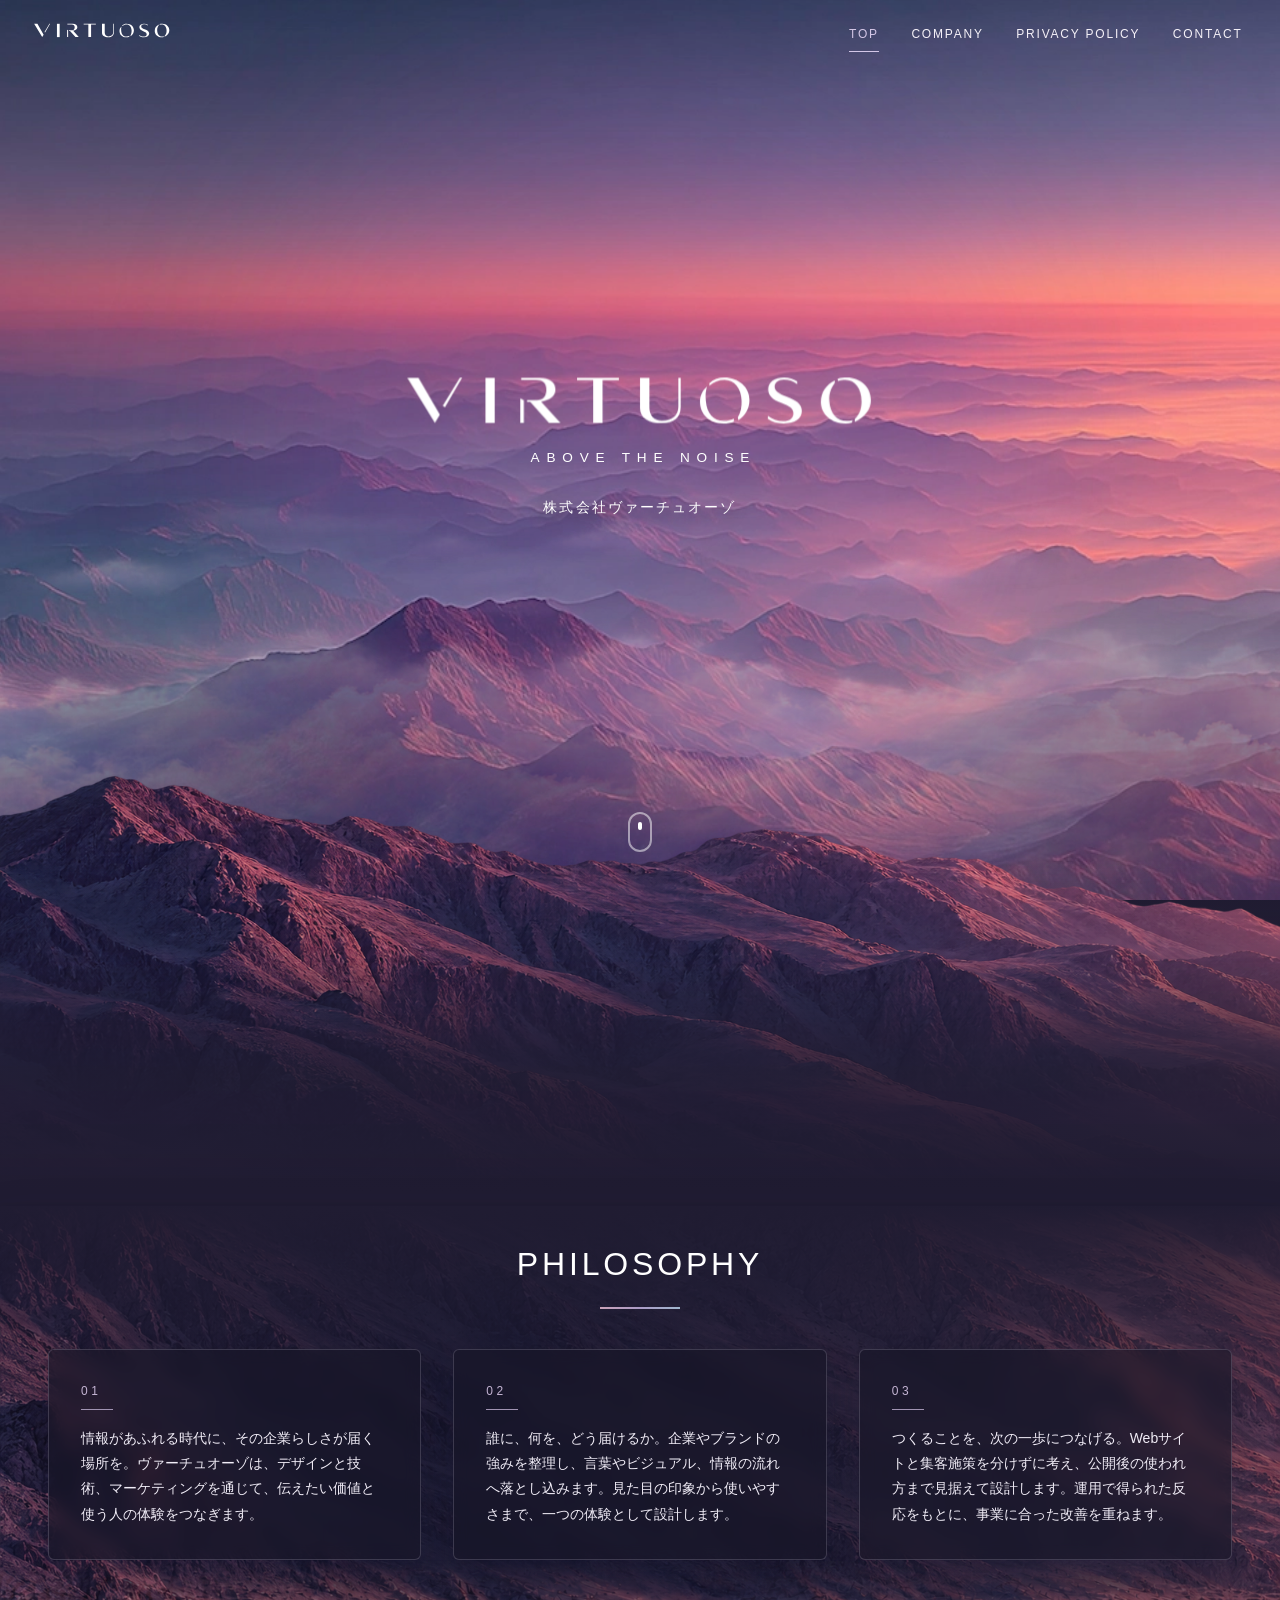
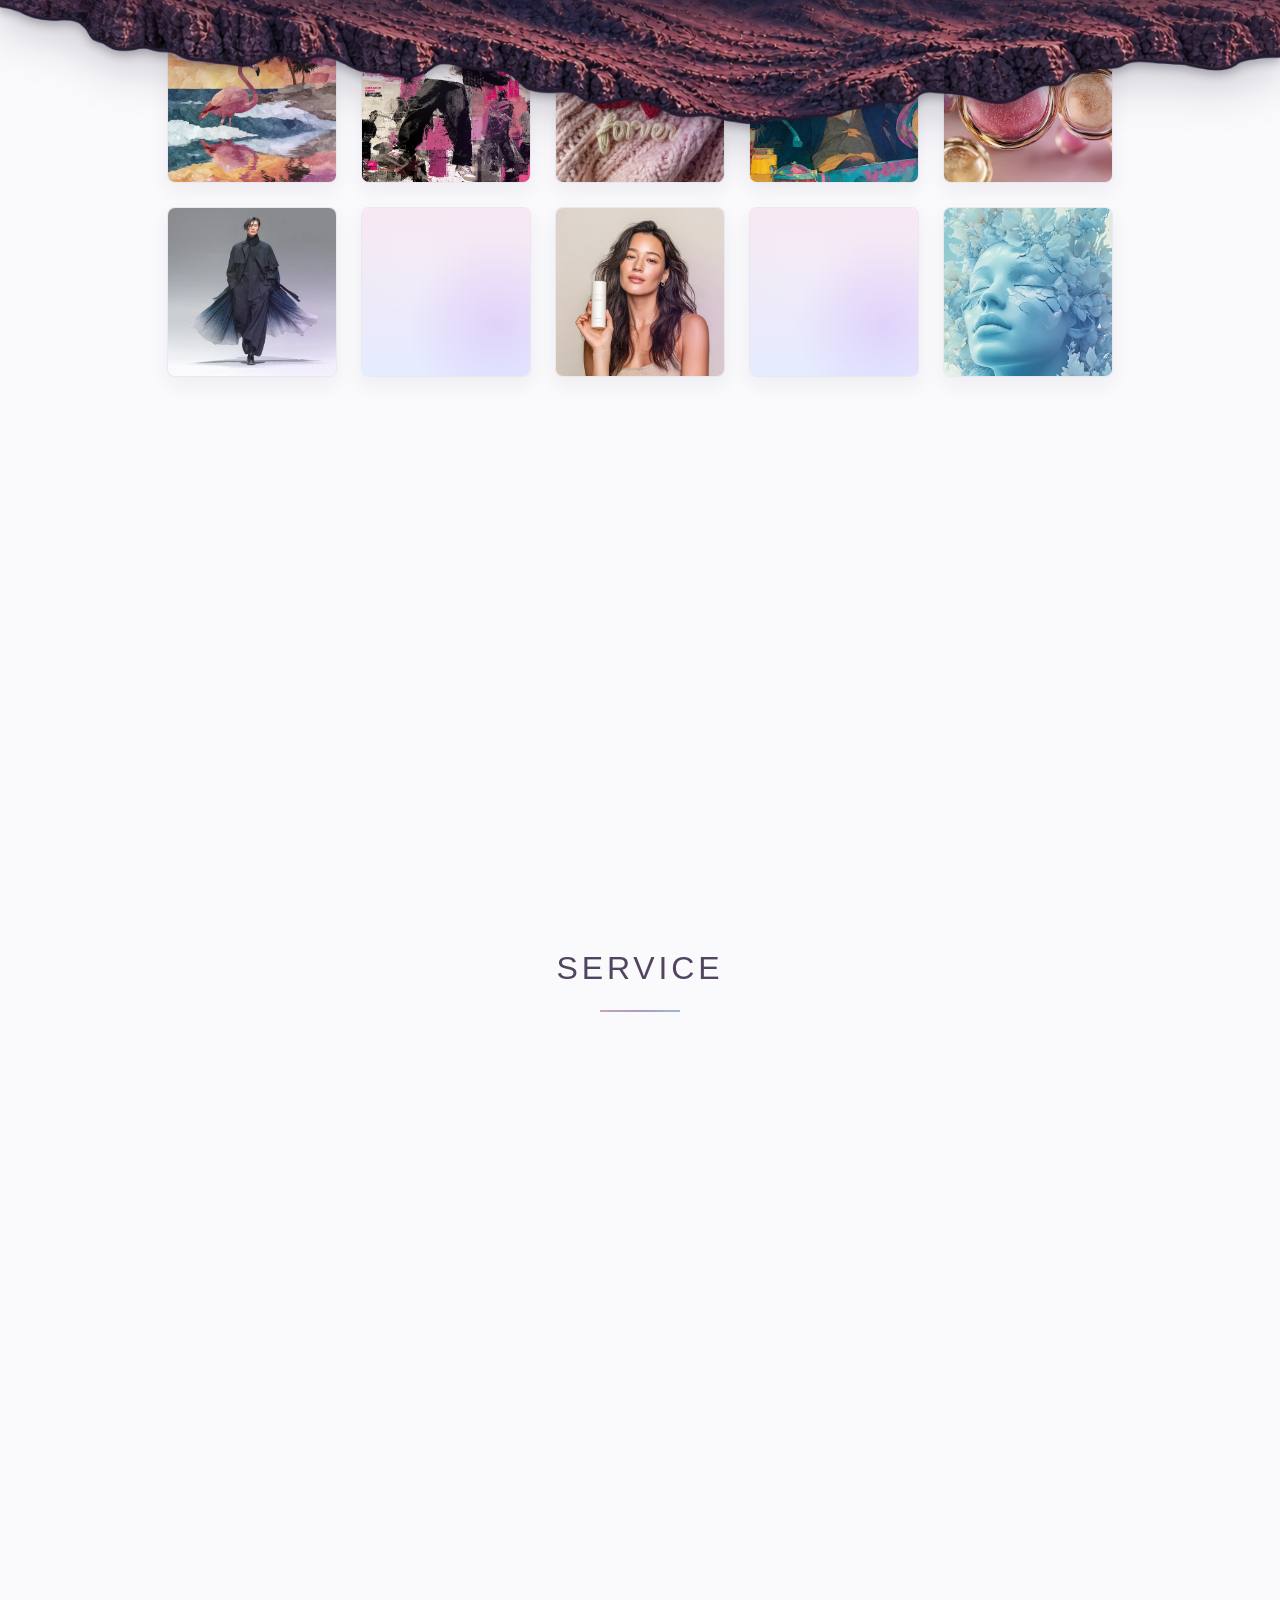
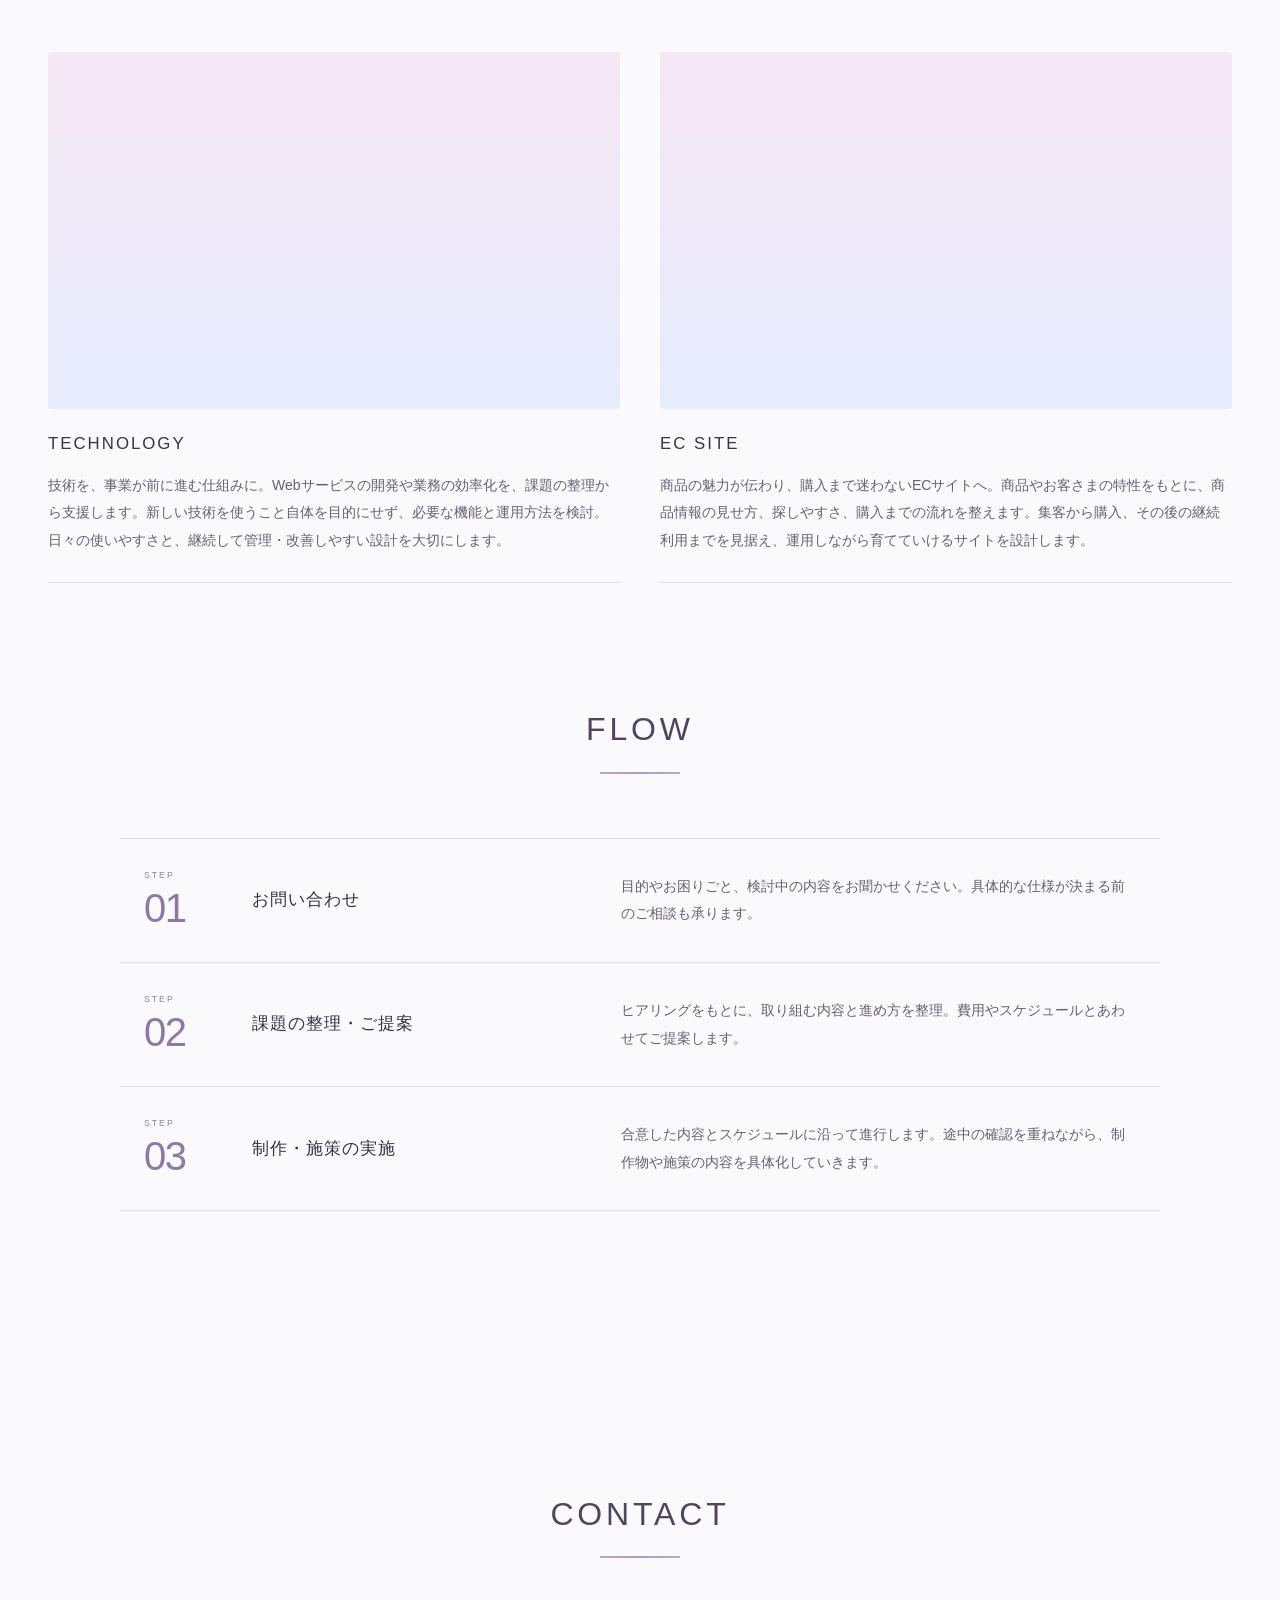
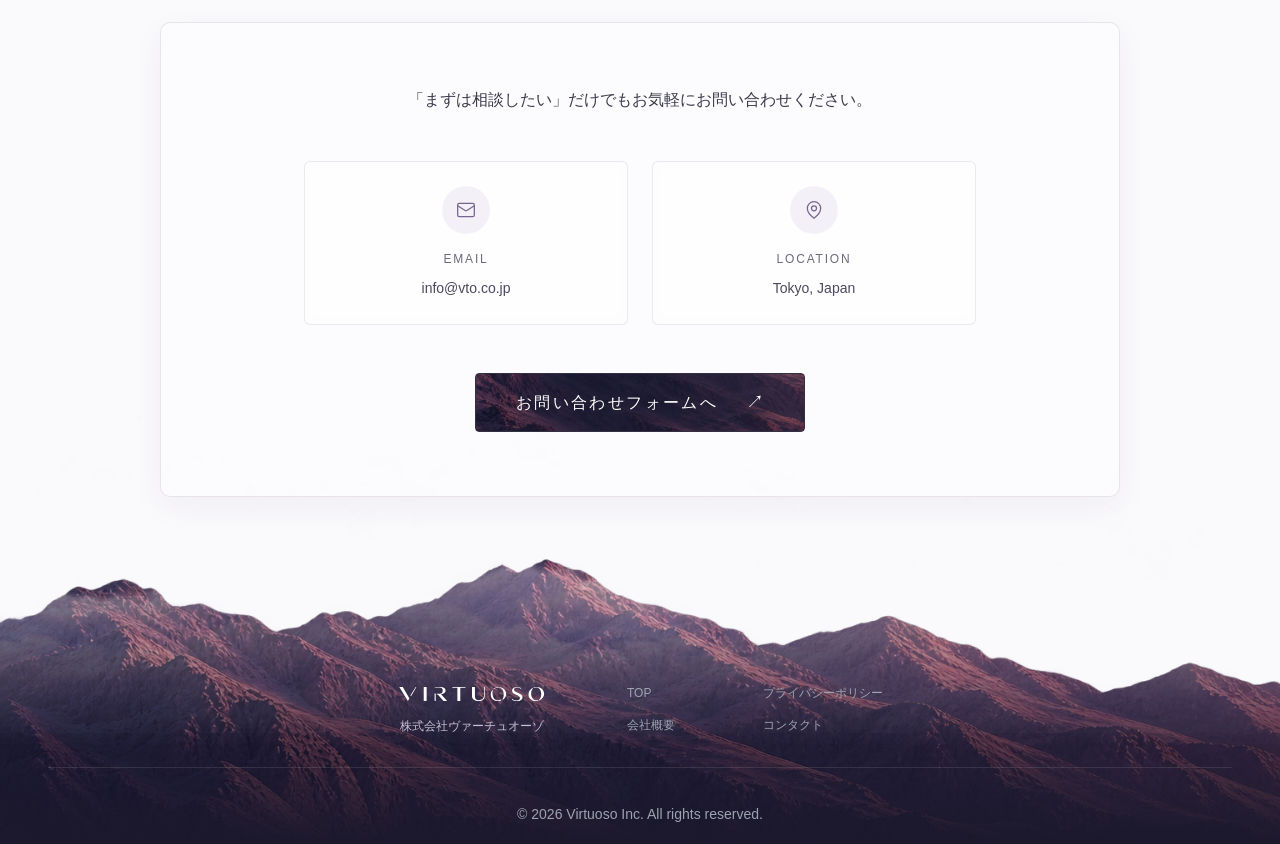
==== commit 9604a9d6: "Prevent hero flash before loading screen appears" ====
--- a/index.html
+++ b/index.html
@@ -3,6 +3,29 @@
   <head>
     <meta charset="UTF-8" />
     <meta name="viewport" content="width=device-width, initial-scale=1.0" />
+
+    <!-- Essential first-paint cover: active before external scripts or page content. -->
+    <style>
+      html.loader-pending::before {
+        content: "";
+        position: fixed;
+        inset: 0;
+        z-index: 1199;
+        background: #f7f6f2;
+      }
+      html.loader-pending .loader { display: flex; }
+    </style>
+    <script data-cookieconsent="ignore">
+      document.documentElement.classList.add('loader-pending');
+      window.virtuosoLoaderWatchdog = setTimeout(function () {
+        document.documentElement.classList.remove('loader-pending');
+        if (document.body) {
+          document.body.classList.remove('is-loading', 'is-revealing');
+        }
+        var loader = document.getElementById('loader');
+        if (loader) loader.remove();
+      }, 12000);
+    </script>
 
     <!-- Cookiebot CMP (must be loaded before any non-essential scripts) -->
     <script
@@ -64,7 +87,7 @@
 <path style="--i:7" pathLength="1" id="letter-O2" d="M1495 32 C1506 29 1516 28 1527 28 C1575 28 1609 61 1609 105 C1609 136 1590 162 1554 179 L1554 169 C1571 153 1577 133 1577 109 C1577 66 1555 36 1522 36 C1513 36 1505 37 1497 40 Z M1486 37 L1485 47 C1472 64 1465 84 1467 108 C1470 150 1492 176 1527 176 C1534 176 1540 175 1546 173 L1544 182 C1537 184 1530 185 1522 185 C1475 185 1438 154 1438 111 C1438 77 1456 52 1486 37 Z"/>
 </g>
 </svg></div><div class="status"><span class="dot"></span><span>PREPARING YOUR EXPERIENCE</span></div><span class="corner">VIRTUOSO</span></div>
-    <script src="js/loader.js"></script>
+    <script src="js/loader.js" data-cookieconsent="ignore"></script>
     <!-- Navigation -->
     <nav class="nav" id="nav">
       <div class="nav-container">
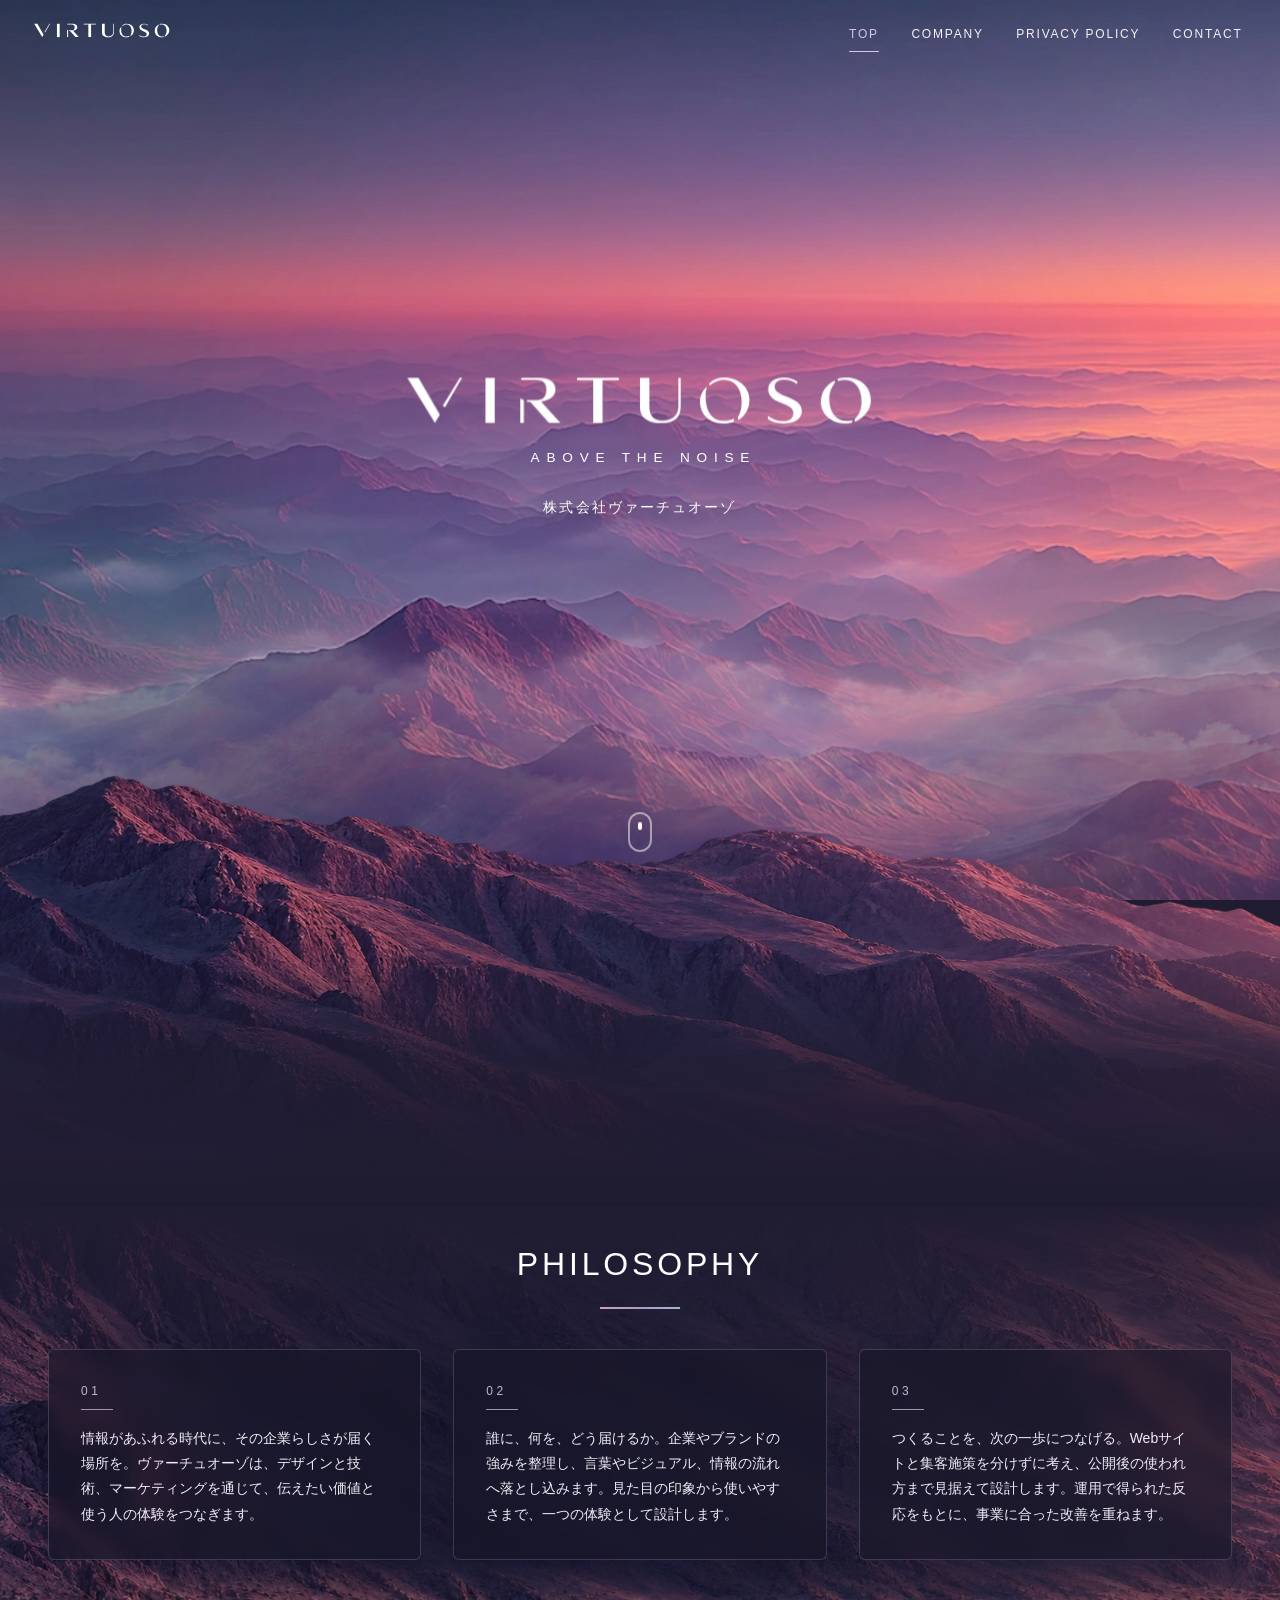
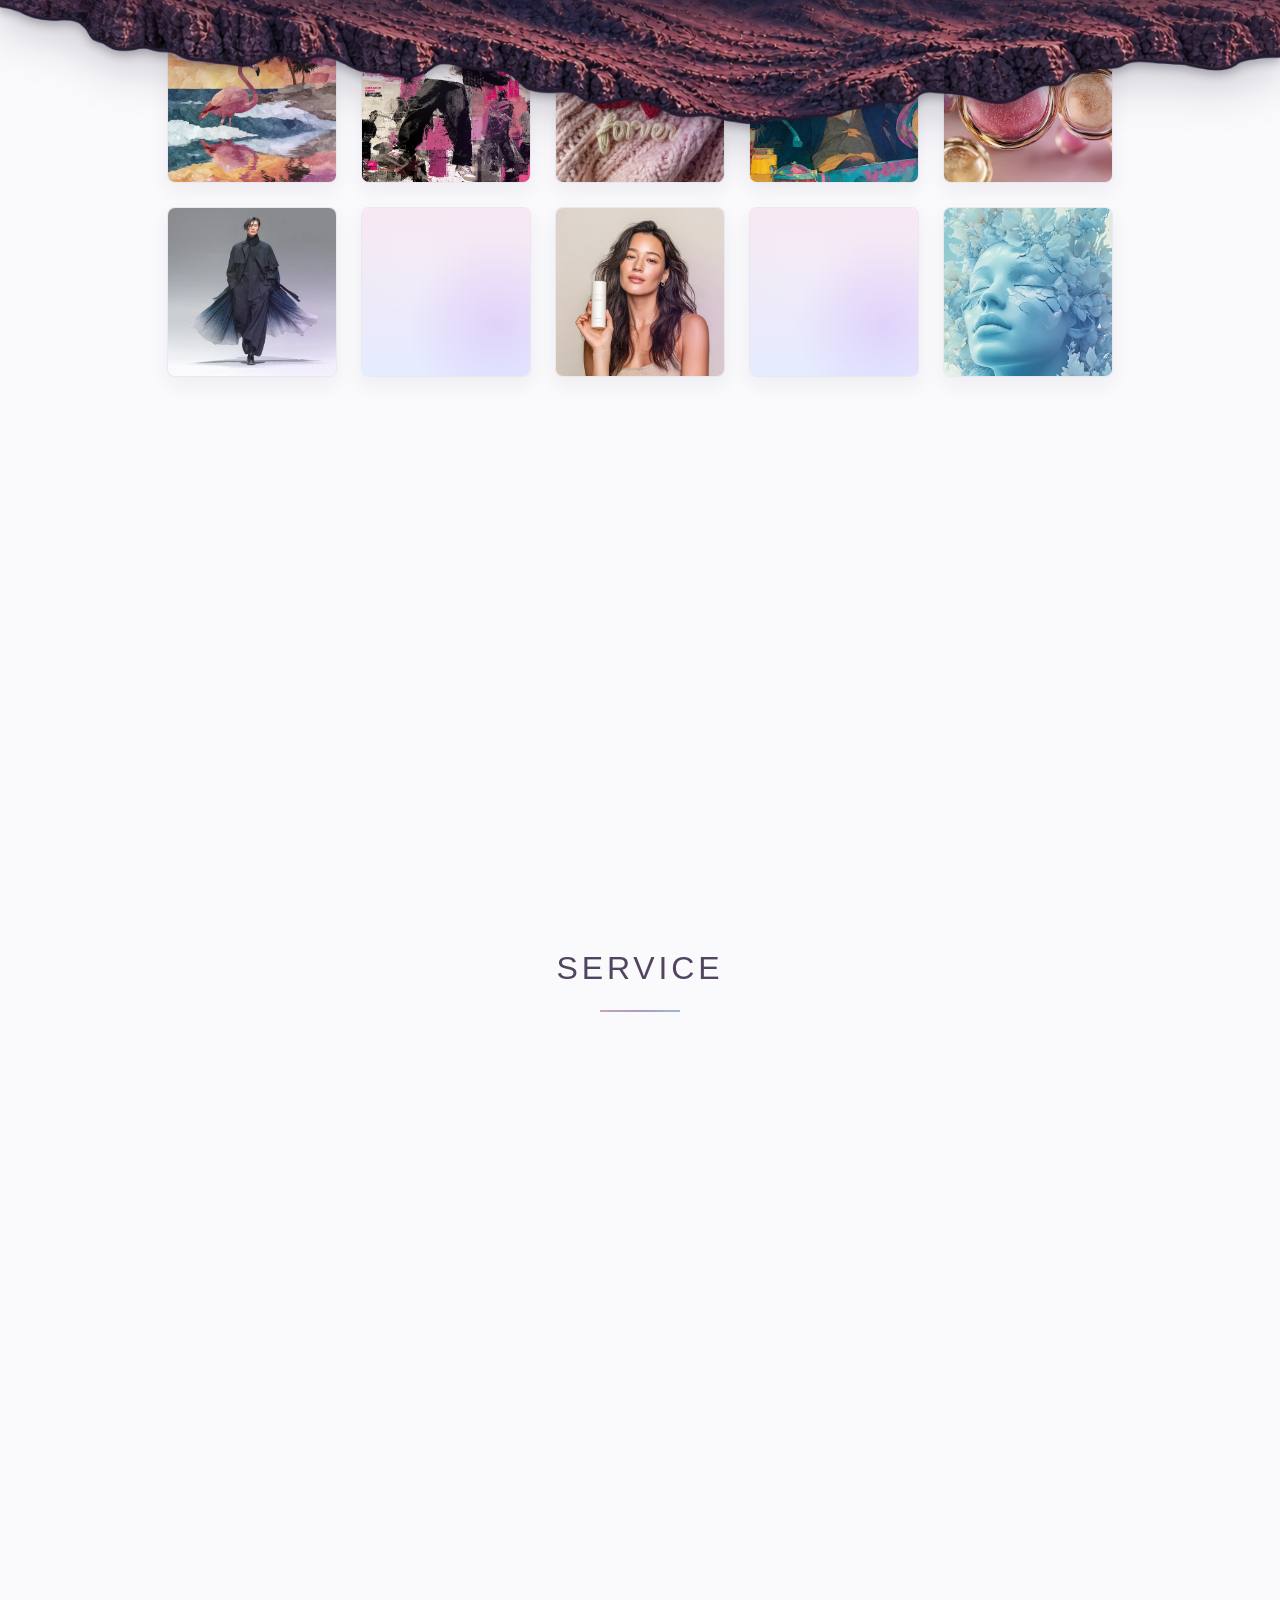
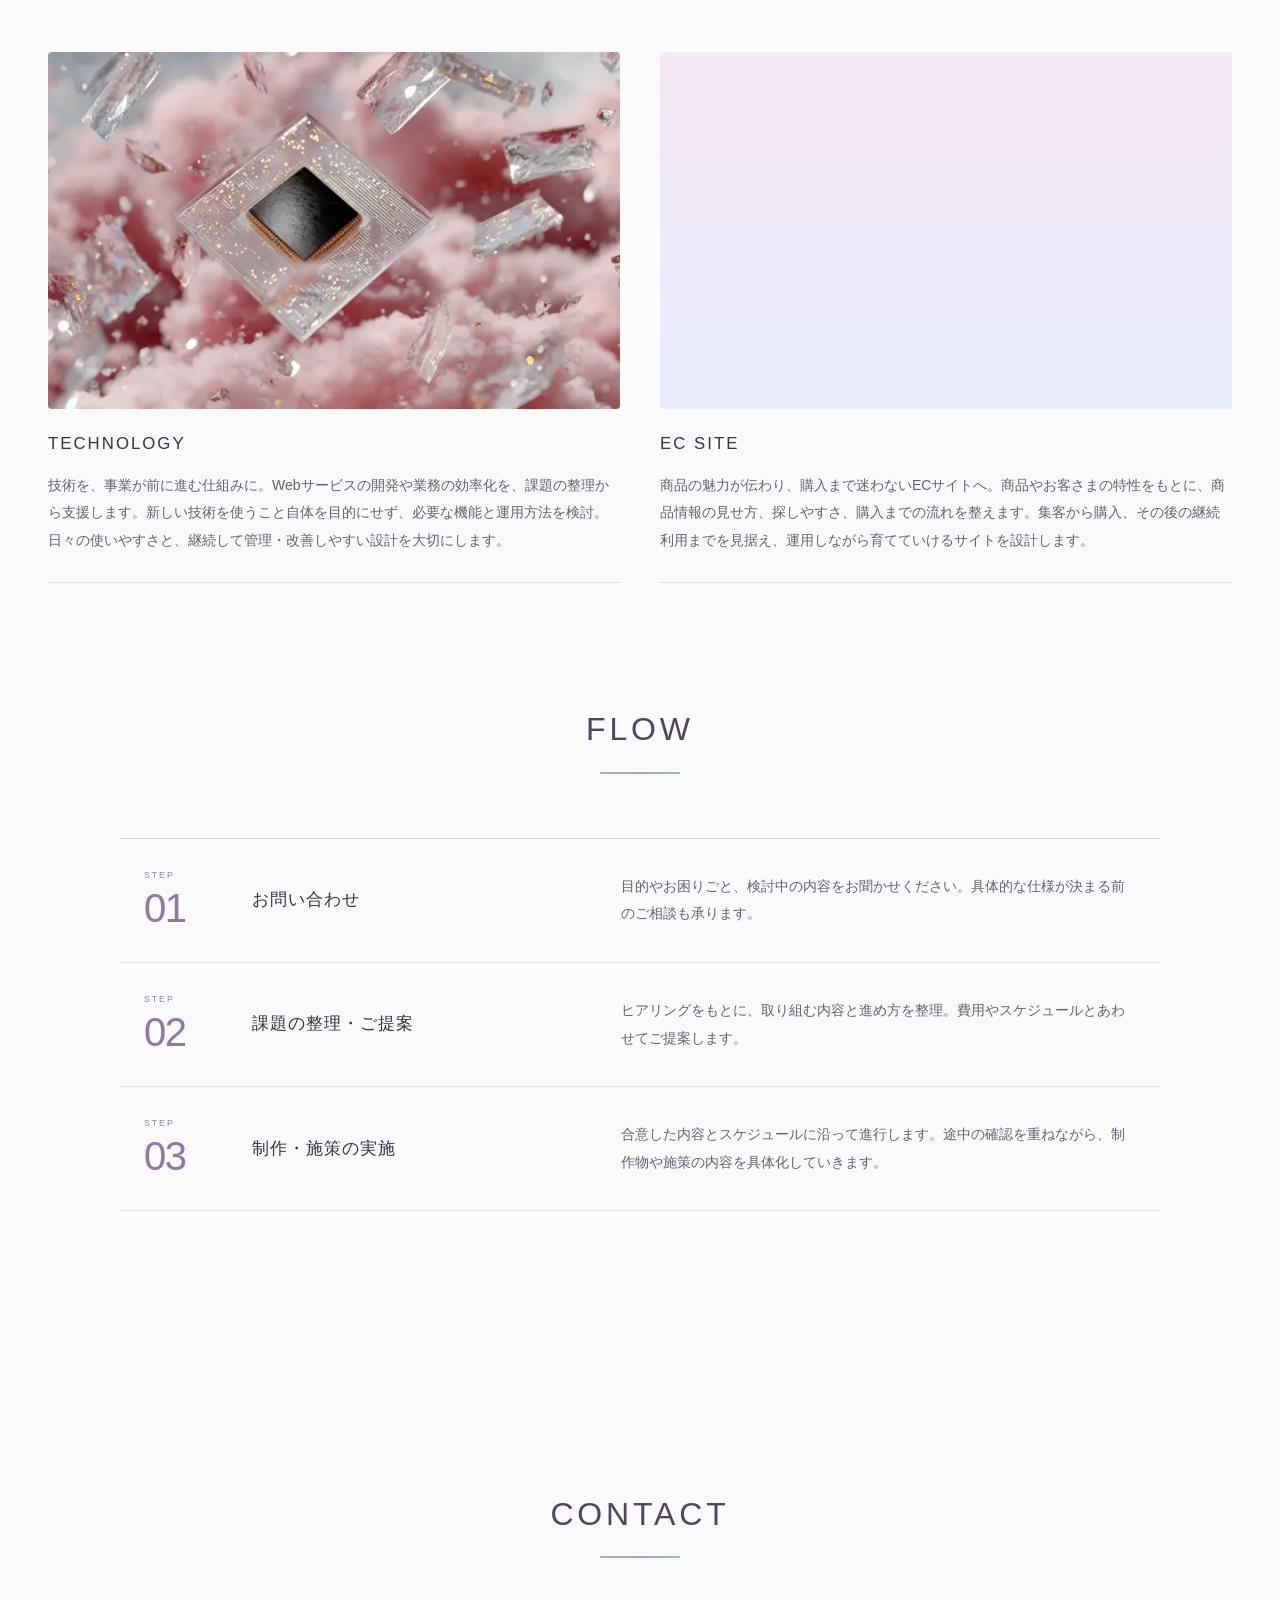
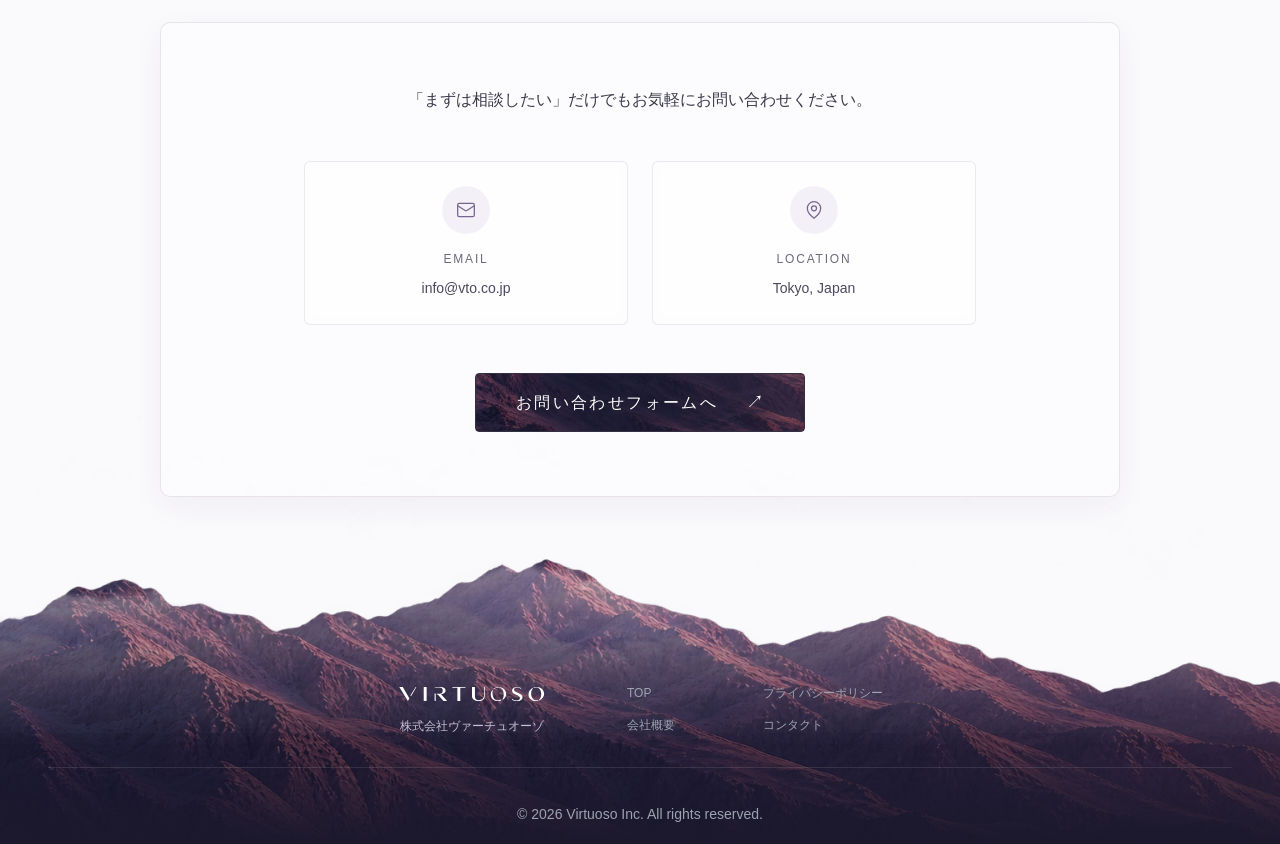
==== commit 1334c33f: "Move scroll guide above mountain in all motion modes" ====
--- a/index.html
+++ b/index.html
@@ -139,13 +139,15 @@
         </h1>
         <p class="hero-tagline fade-in delay-1">ABOVE THE NOISE</p>
         <p class="hero-subtitle-jp fade-in delay-2">株式会社ヴァーチュオーゾ</p>
-        <div class="scroll-indicator fade-in delay-3">
-          <div class="scroll-icon">
-            <div class="scroll-dot"></div>
-          </div>
-        </div>
       </div>
     </section>
+
+    <!-- A scene-level guide stays above the ridge, outside the sticky hero. -->
+    <div class="scroll-indicator" aria-hidden="true">
+      <div class="scroll-icon">
+        <div class="scroll-dot"></div>
+      </div>
+    </div>
 
     <!-- Foreground ridge bridges the panorama and the content below. -->
     <div class="mountain-transition" aria-hidden="true">
--- a/css/style.css
+++ b/css/style.css
@@ -2944,23 +2944,31 @@
 }
 
 /* One scroll scene: a stationary panorama and a moving foreground. */
+:root {
+  --scene-vh: 1vh;
+}
+@supports (height: 1svh) {
+  :root { --scene-vh: 1svh; }
+}
+/* Use one stable viewport for the sticky panel, ridge and following overlap.
+   Safari's toolbar must not put these layers on different height baselines. */
 .hero-scene {
   position: relative;
   z-index: 1;
-  height: 150vh;
+  height: calc(150 * var(--scene-vh));
   isolation: isolate;
   background: #201c32;
 }
 .hero-scene #hero {
   position: sticky;
   top: 0;
-  height: 100vh;
-  min-height: 100vh;
+  height: calc(100 * var(--scene-vh));
+  min-height: calc(100 * var(--scene-vh));
 }
 .mountain-transition {
   position: absolute;
   z-index: 3;
-  top: 62vh;
+  top: calc(62 * var(--scene-vh));
   bottom: 0;
   width: 100%;
   pointer-events: none;
@@ -2986,11 +2994,19 @@
 .hero-scene .hero-content {
   opacity: var(--hero-content-opacity, 1);
 }
+.hero-scene > .scroll-indicator {
+  z-index: 4;
+  top: calc(100 * var(--scene-vh) - 3rem);
+  bottom: auto;
+  transform: translate(-50%, -100%);
+  opacity: var(--hero-content-opacity, 1);
+  pointer-events: none;
+}
 body:has(.hero-scene) #philosophy {
   --rock-edge-height: clamp(160px, 20vw, 480px);
   isolation: isolate;
   z-index: 4;
-  margin-top: -16vh;
+  margin-top: calc(-16 * var(--scene-vh));
   padding-top: 2.5rem;
   padding-bottom: var(--rock-edge-height);
   border-radius: 0;
@@ -3032,25 +3048,29 @@
 #philosophy .philosophy-particles { display: none; }
 body:has(.hero-scene) #philosophy .section-header { margin-bottom: 2.5rem; }
 @media (max-width: 767px) {
-  .hero-scene { height: 140vh; }
-  .mountain-transition { top: 62vh; }
+  .hero-scene { height: calc(140 * var(--scene-vh)); }
   .mountain-foreground { width: 170%; left: -35%; }
 }
 @media (prefers-reduced-motion: reduce) {
-  .hero-scene { height: auto; }
   body:has(.hero-scene) #philosophy { margin-top: 0; }
+  /* Keep the ridge over the panorama at its normal size and position.
+     Only release the sticky background: both layers then scroll together.
+     A separate short ridge panel exposes the panorama's straight bottom edge. */
   .hero-scene #hero { position: relative; }
-  .mountain-transition { position: relative; top: auto; height: 320px; margin-top: -100px; }
+  /* Without the scroll fade, the guide must stay above the static ridge. */
+  .hero-scene .hero-content { z-index: 4; }
+  .hero-scene .scroll-icon,
+  .hero-scene .scroll-dot { animation: none; }
 }
 
 /* Gallery waits beneath the mountain panel until the panel has scrolled away. */
 .content-layer-stack {
-  --gallery-reveal: 45vh;
+  --gallery-reveal: calc(45 * var(--scene-vh));
   position: relative;
   z-index: 2;
   display: flow-root;
   isolation: isolate;
-  margin-top: -16vh;
+  margin-top: calc(-16 * var(--scene-vh));
 }
 /* A flow spacer, rather than parent padding, supplies the sticky travel distance. */
 .content-layer-stack::after {
@@ -3070,7 +3090,7 @@
   background: transparent;
 }
 @media (max-width: 767px) {
-  .content-layer-stack { --gallery-reveal: 18vh; }
+  .content-layer-stack { --gallery-reveal: calc(18 * var(--scene-vh)); }
   .content-layer-stack #gallery { padding-top: 6rem; }
 }
 @media (prefers-reduced-motion: reduce) {
